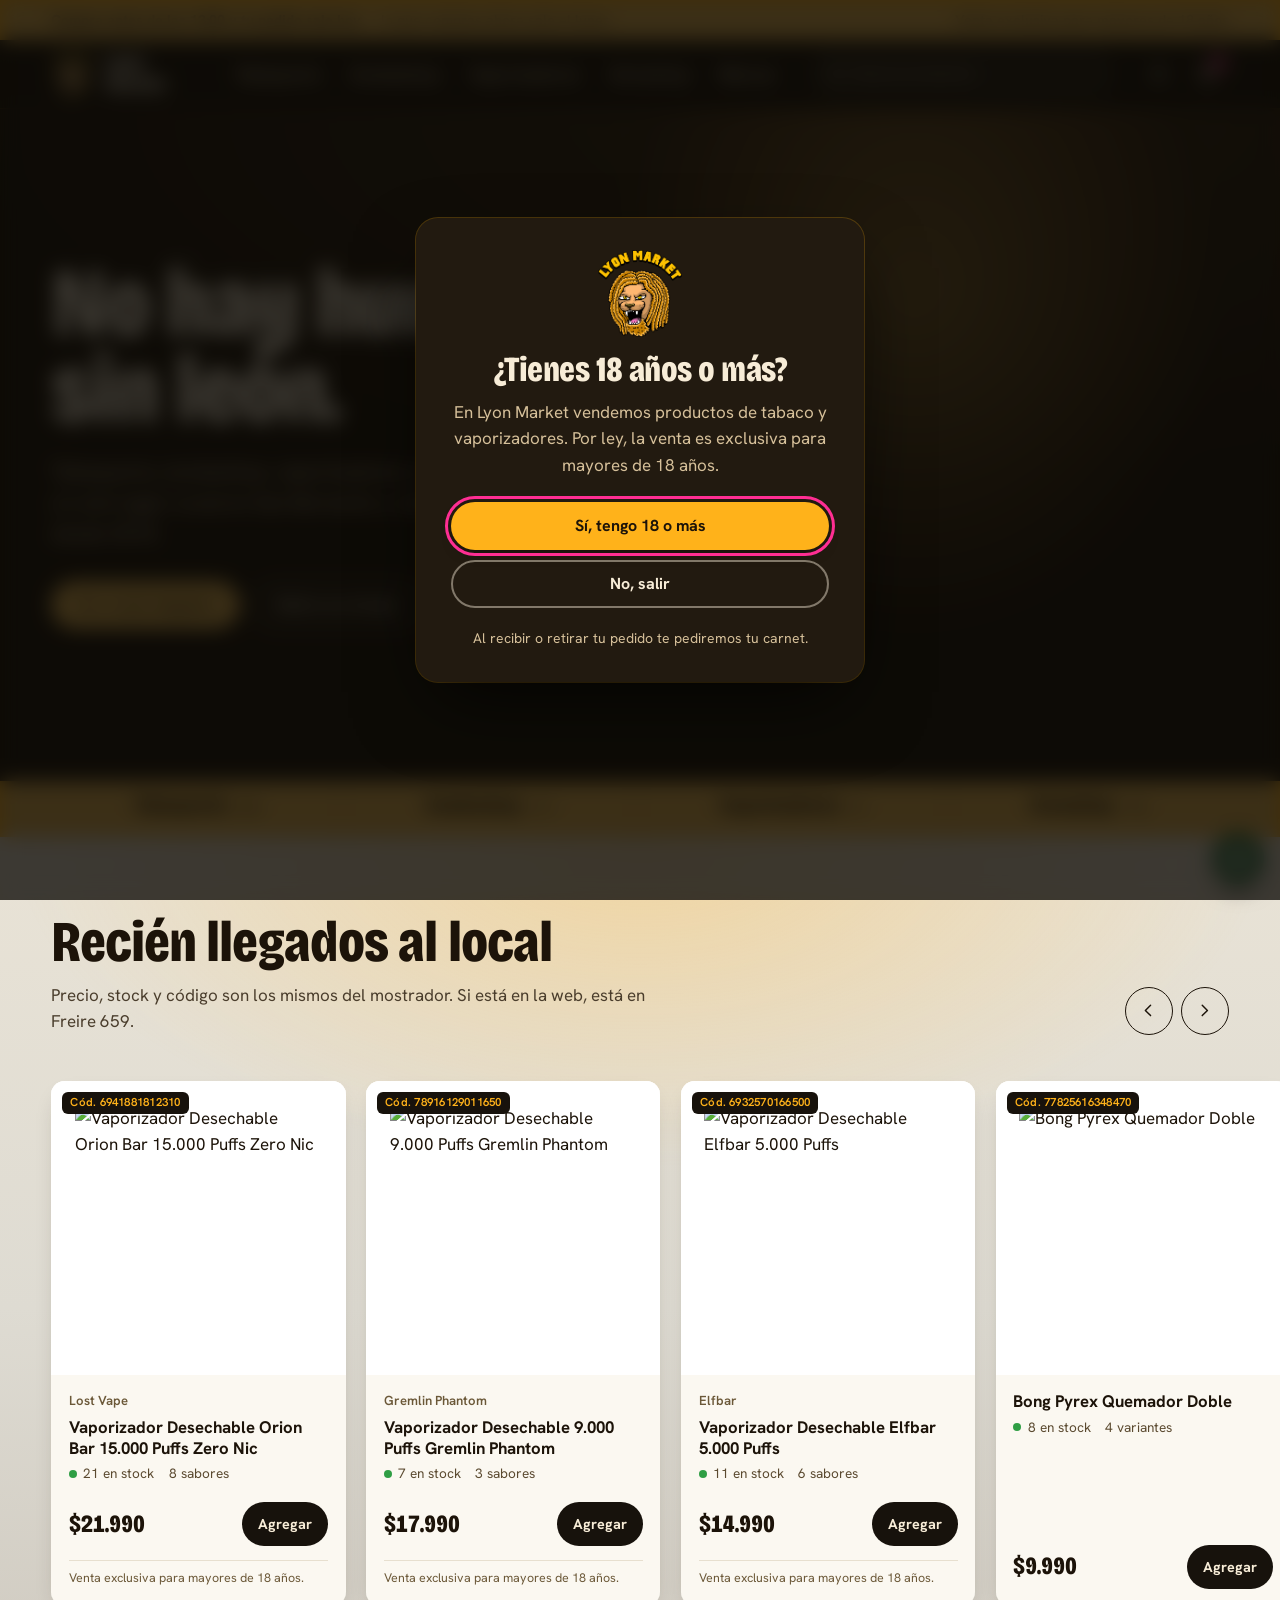
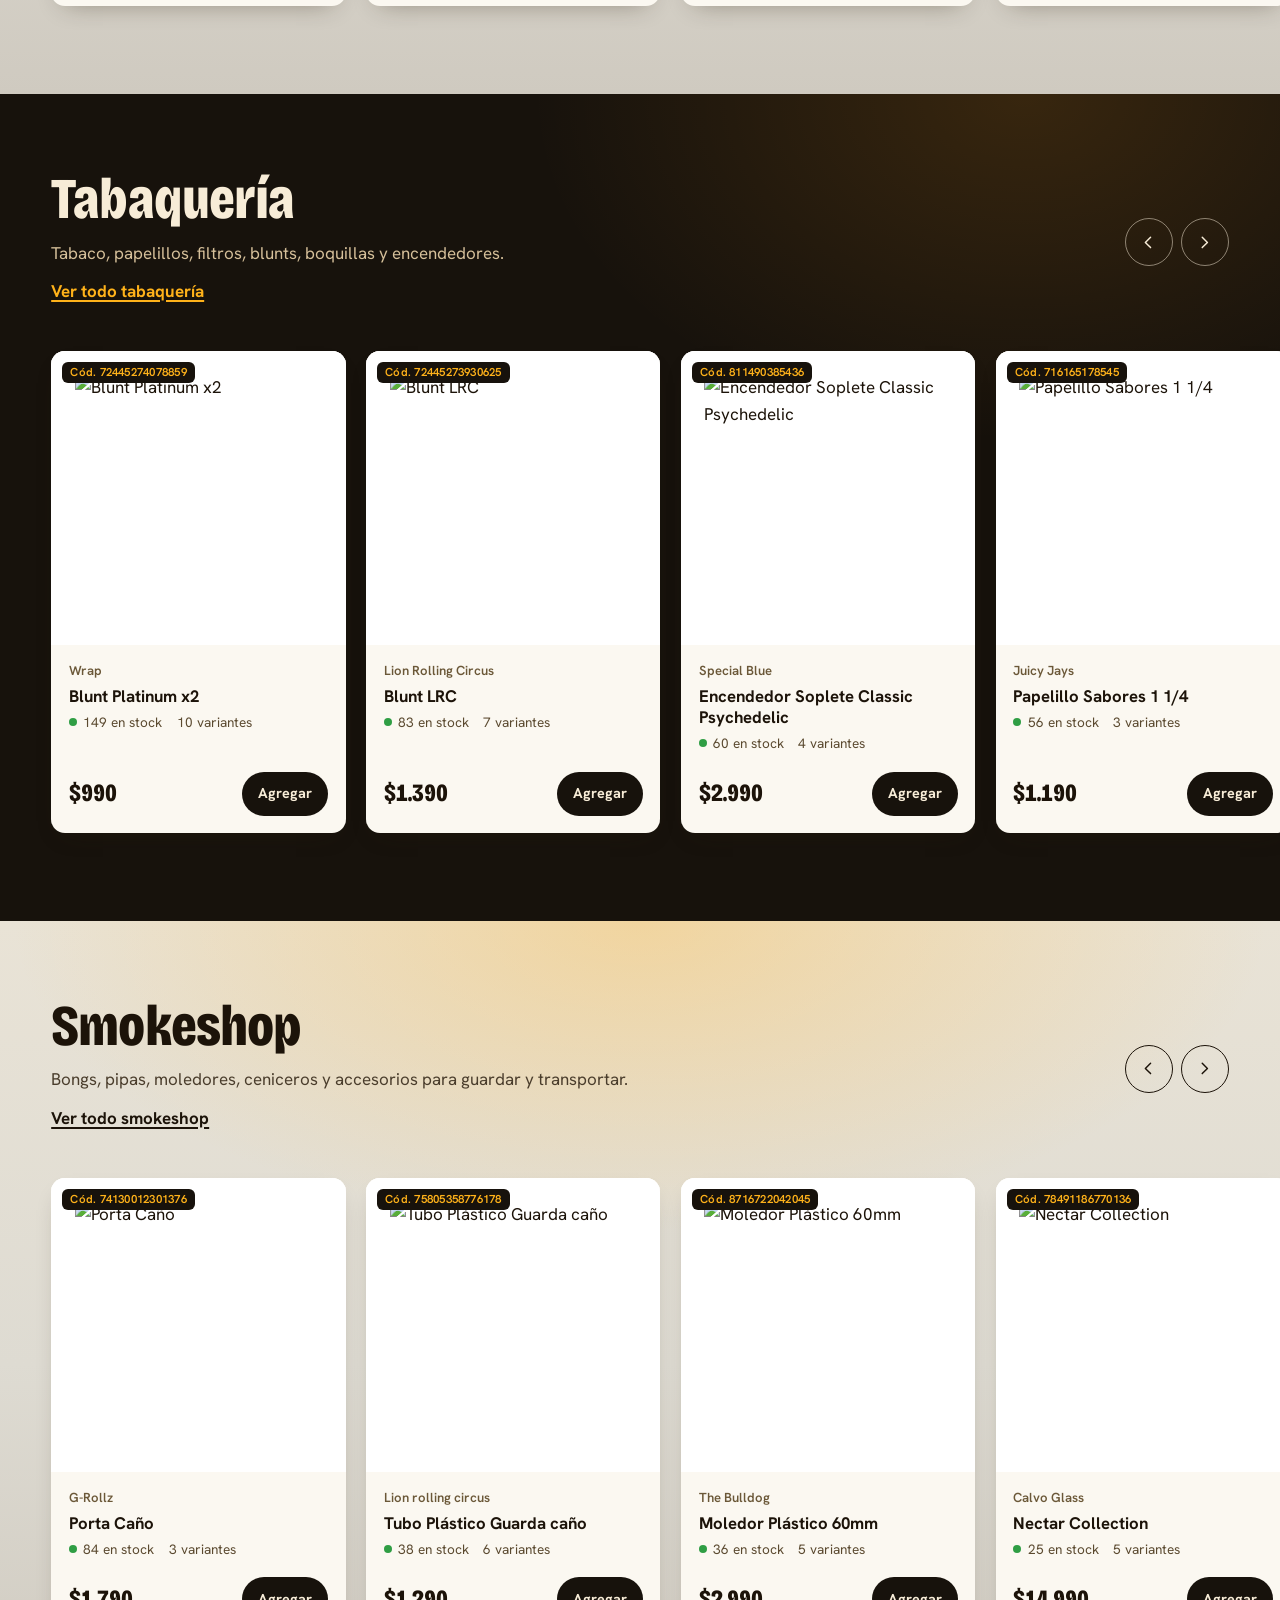
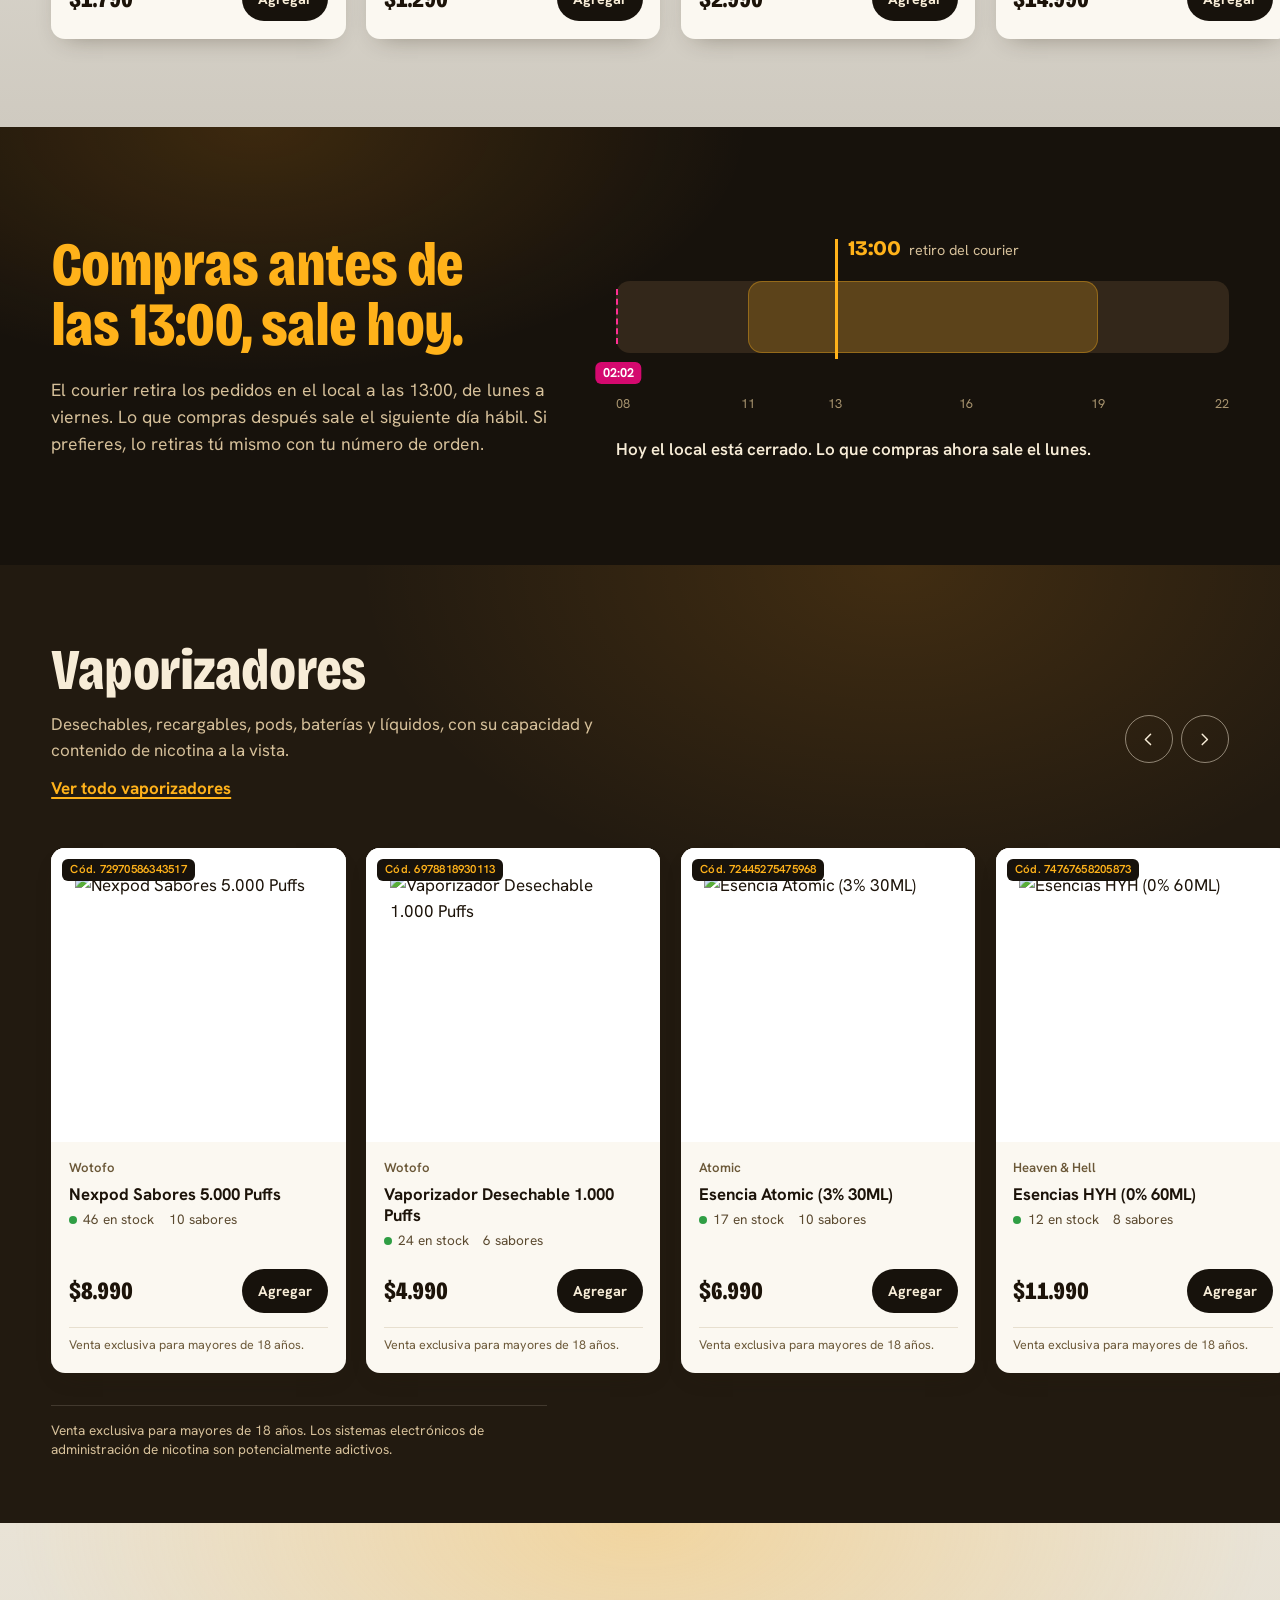
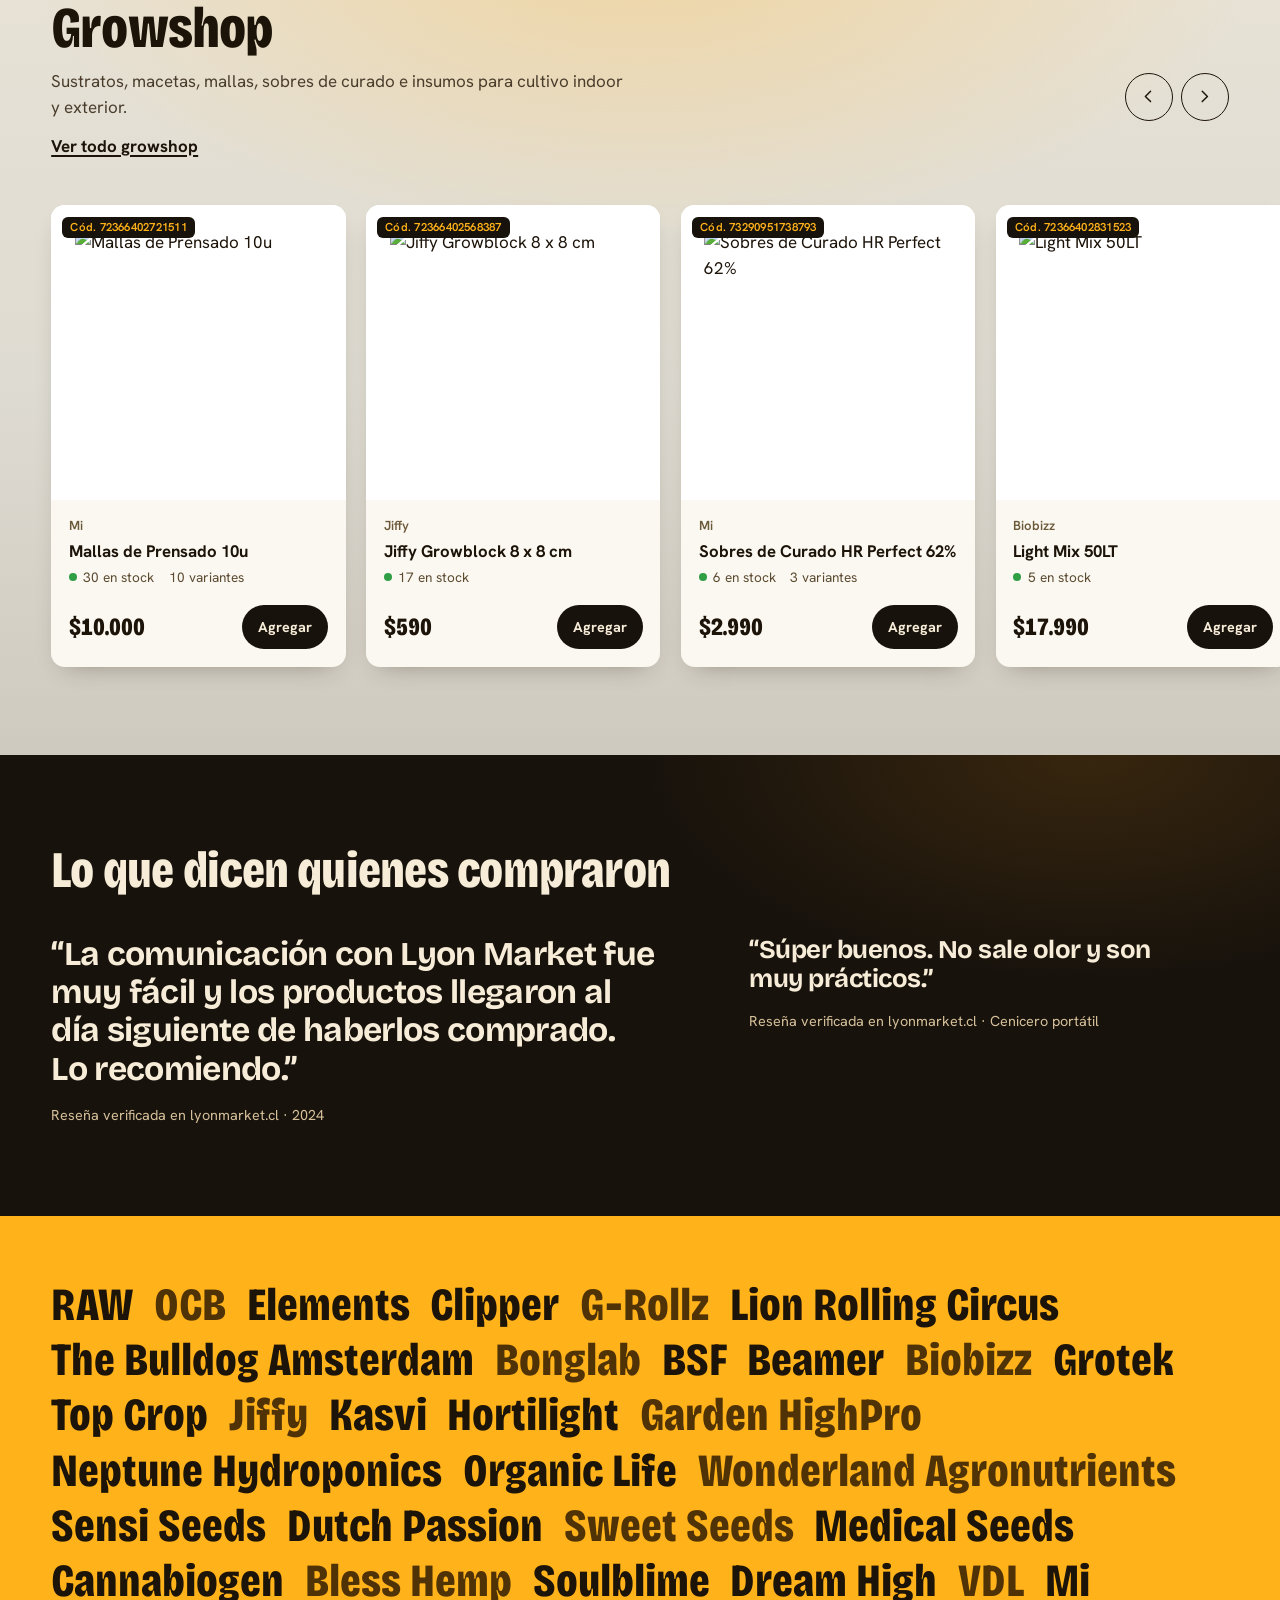
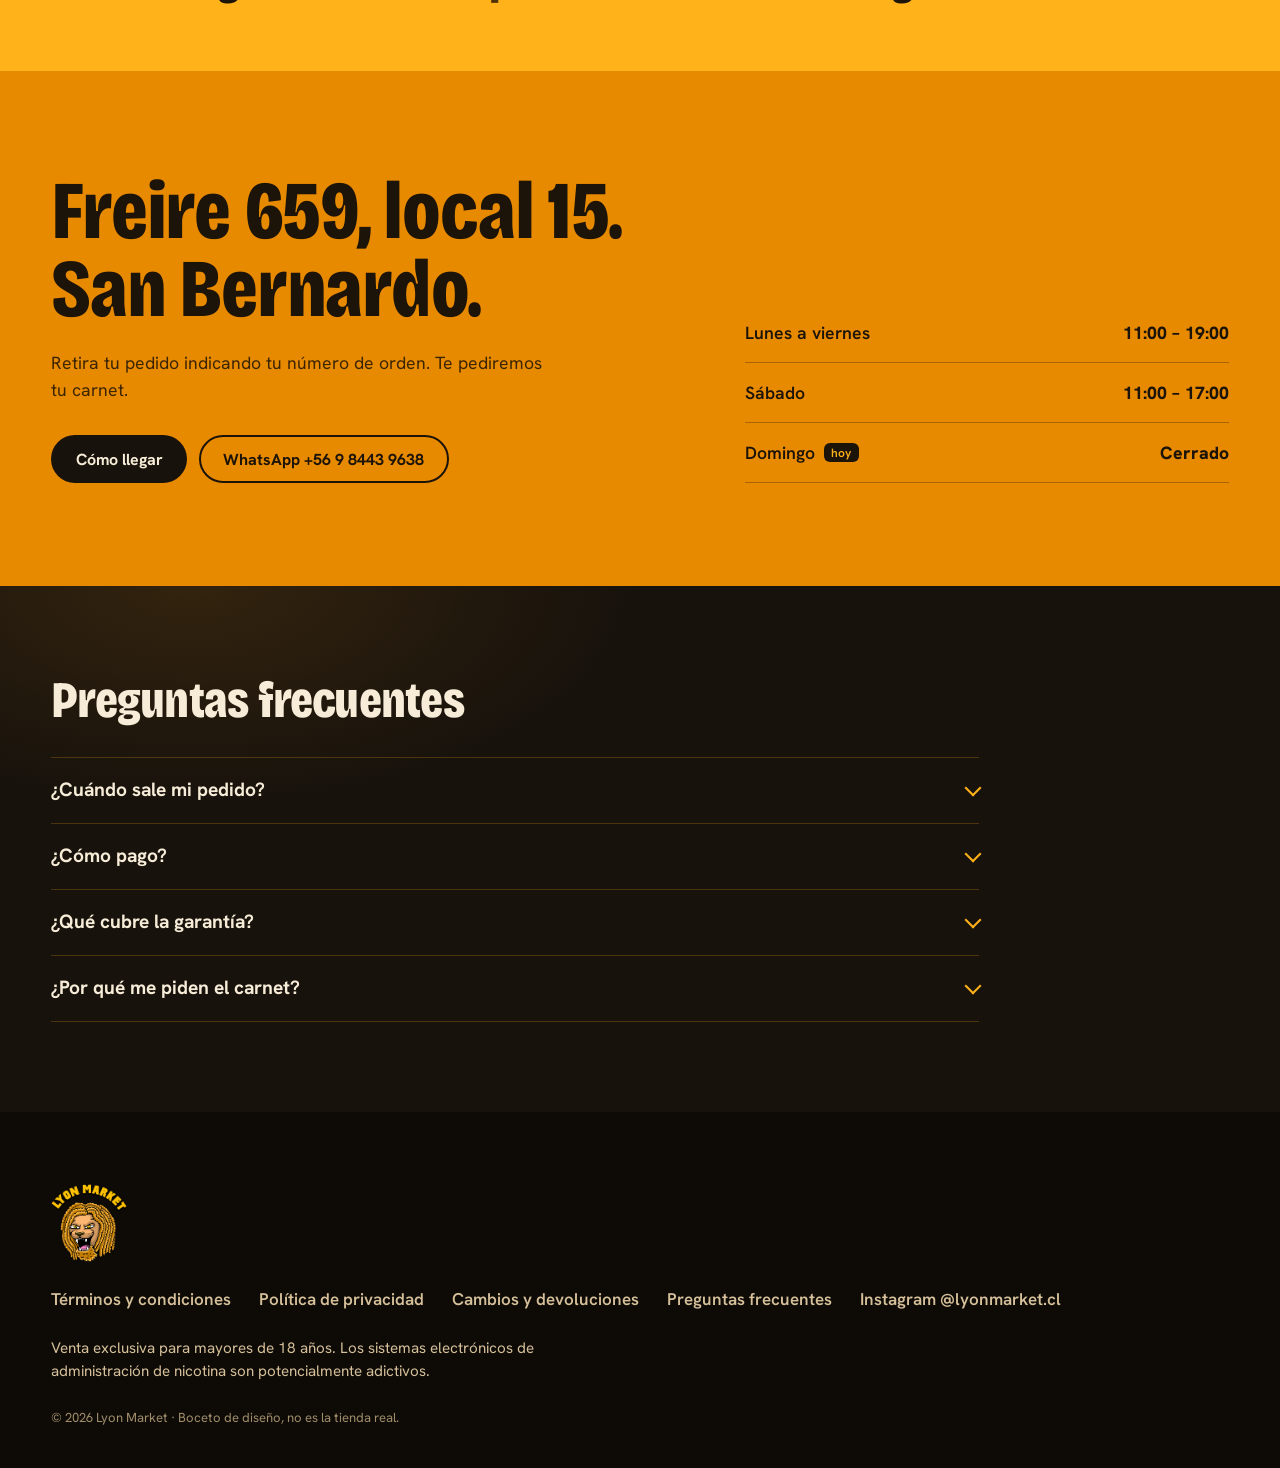
==== index.html @ 1d4bd0a6 "Boceto de la portada de Lyon Market Co-Authored-By: Claude Opus 5.5 <noreply@anthropic.com>" ====
<!doctype html>
<html lang="es-CL">
<head>
<meta charset="utf-8">
<meta name="robots" content="noindex, nofollow">
<meta name="viewport" content="width=device-width, initial-scale=1">
<title>Lyon Market · No hay humo sin león · Tabaquería, smokeshop, vaporizadores y cultivo en San Bernardo</title>
<meta name="description" content="Tabaquería, smokeshop, vaporizadores y cultivo en Freire 659, San Bernardo. Compra antes de las 13:00 y tu pedido sale hoy. Venta exclusiva para mayores de 18 años.">
<meta name="theme-color" content="#17120c">
<link rel="stylesheet" href="fuentes.css">
<link rel="stylesheet" href="estilos.css">
</head>
<body>

<dialog class="edad" id="edad" aria-labelledby="edad-titulo">
  <img src="assets/logo-lyon.png" alt="" width="96" height="99">
  <h2 id="edad-titulo">¿Tienes 18 años o más?</h2>
  <p>En Lyon Market vendemos productos de tabaco y vaporizadores. Por ley, la venta es exclusiva para mayores de 18 años.</p>
  <div class="edad__acciones">
    <button class="btn btn--luz" id="edad-si" type="button">Sí, tengo 18 o más</button>
    <a class="btn btn--linea" href="https://www.google.cl">No, salir</a>
  </div>
  <small>Al recibir o retirar tu pedido te pediremos tu carnet.</small>
</dialog>

<div class="franja" role="note">
  <p><strong>Compra antes de las 13:00 y tu pedido sale hoy</strong> <span class="franja__reloj" id="reloj-franja"></span></p>
  <p class="franja__ley">Venta exclusiva para mayores de 18 años</p>
</div>

<header class="cabecera">
  <a class="cabecera__marca" href="#inicio" aria-label="Lyon Market, inicio">
    <img src="assets/logo-lyon.png" alt="" width="52" height="54">
    <span>Lyon Market</span>
  </a>
  <nav class="cabecera__nav" id="nav" aria-label="Categorías">
    <a href="#tabaqueria">Tabaquería</a>
    <a href="#smokeshop">Smokeshop</a>
    <a href="#vaporizadores">Vaporizadores</a>
    <a href="#growshop">Growshop</a>
    <a href="#marcas">Marcas</a>
  </nav>
  <form class="buscar" role="search" onsubmit="return false">
    <label class="sr" for="q">Buscar productos</label>
    <svg aria-hidden="true" viewBox="0 0 24 24"><circle cx="11" cy="11" r="6.5"/><path d="m16 16 4.5 4.5"/></svg>
    <input id="q" type="search" placeholder="Buscar productos" autocomplete="off">
  </form>
  <div class="cabecera__acciones">
    <a class="icono" href="#" aria-label="Mi cuenta"><svg viewBox="0 0 24 24" aria-hidden="true"><circle cx="12" cy="8.5" r="3.8"/><path d="M4.5 20c1.4-3.6 4.2-5.3 7.5-5.3s6.1 1.7 7.5 5.3"/></svg></a>
    <button class="icono carro" id="carro" type="button" aria-label="Carro: 0 productos">
      <svg viewBox="0 0 24 24" aria-hidden="true"><path d="M3.5 4.5h2.2l2.1 10.2h10.4l1.9-7.4H7"/><circle cx="9.5" cy="19" r="1.4"/><circle cx="16.8" cy="19" r="1.4"/></svg>
      <span class="carro__n" id="carro-n">0</span>
    </button>
    <button class="icono menu-btn" id="menu-btn" type="button" aria-expanded="false" aria-controls="nav" aria-label="Abrir menú">
      <svg viewBox="0 0 24 24" aria-hidden="true"><path d="M4 7h16M4 12h16M4 17h16"/></svg>
    </button>
  </div>
</header>

<main id="inicio">

<section class="portada" aria-labelledby="portada-titulo">
  <div class="portada__cono" aria-hidden="true"></div>
  <canvas class="portada__lienzo" id="lienzo" aria-hidden="true"></canvas>
  <img class="portada__respaldo" src="assets/pin-frente.png" alt="" width="647" height="647">
  <div class="portada__texto">
    <h1 id="portada-titulo">No hay humo sin león.</h1>
    <p class="portada__bajada">Tabaquería, smokeshop, vaporizadores y cultivo en un solo lugar. Local en San Bernardo y venta online desde 2018.</p>
    <div class="portada__acciones">
      <a class="btn btn--luz" href="#novedades">Ver recién llegados</a>
      <a class="btn btn--linea" href="#local">Retiro en el local</a>
    </div>
  </div>
</section>

<nav class="categorias" id="categorias" aria-label="Ir a una categoría">
  <ul class="categorias__lista">
    <li><a href="#tabaqueria"><span class="categorias__nombre">Tabaquería</span><span class="categorias__n">208</span></a></li>
    <li><a href="#smokeshop"><span class="categorias__nombre">Smokeshop</span><span class="categorias__n">217</span></a></li>
    <li><a href="#vaporizadores"><span class="categorias__nombre">Vaporizadores</span><span class="categorias__n">76</span></a></li>
    <li><a href="#growshop"><span class="categorias__nombre">Growshop</span><span class="categorias__n">143</span></a></li>
  </ul>
</nav>

<section class="estante estante--mylar" id="novedades" aria-labelledby="novedades-titulo">
  <div class="seccion__cabeza">
    <h2 id="novedades-titulo">Recién llegados al local</h2>
    <p>Precio, stock y código son los mismos del mostrador. Si está en la web, está en Freire 659.</p>
    <div class="riel__flechas">
      <button class="flecha" type="button" data-riel="riel-novedades" data-dir="-1" aria-label="Anteriores"><svg viewBox="0 0 24 24" aria-hidden="true"><path d="m14.5 6-6 6 6 6"/></svg></button>
      <button class="flecha" type="button" data-riel="riel-novedades" data-dir="1" aria-label="Siguientes"><svg viewBox="0 0 24 24" aria-hidden="true"><path d="m9.5 6 6 6-6 6"/></svg></button>
    </div>
  </div>
  <ul class="riel" id="riel-novedades" data-seccion="novedades"></ul>
</section>

<section class="estante estante--oscuro" id="tabaqueria" aria-labelledby="tabaqueria-titulo">
  <div class="seccion__cabeza">
    <h2 id="tabaqueria-titulo">Tabaquería</h2>
    <p>Tabaco, papelillos, filtros, blunts, boquillas y encendedores.</p>
    <a class="ver-todo" href="https://lyonmarket.cl/tabaqueria" target="_blank" rel="noopener">Ver todo tabaquería</a>
    <div class="riel__flechas">
      <button class="flecha" type="button" data-riel="riel-tabaqueria" data-dir="-1" aria-label="Anteriores"><svg viewBox="0 0 24 24" aria-hidden="true"><path d="m14.5 6-6 6 6 6"/></svg></button>
      <button class="flecha" type="button" data-riel="riel-tabaqueria" data-dir="1" aria-label="Siguientes"><svg viewBox="0 0 24 24" aria-hidden="true"><path d="m9.5 6 6 6-6 6"/></svg></button>
    </div>
  </div>
  <ul class="riel" id="riel-tabaqueria" data-seccion="tabaqueria"></ul>
</section>

<section class="estante estante--mylar" id="smokeshop" aria-labelledby="smokeshop-titulo">
  <div class="seccion__cabeza">
    <h2 id="smokeshop-titulo">Smokeshop</h2>
    <p>Bongs, pipas, moledores, ceniceros y accesorios para guardar y transportar.</p>
    <a class="ver-todo" href="https://lyonmarket.cl/smokeshop" target="_blank" rel="noopener">Ver todo smokeshop</a>
    <div class="riel__flechas">
      <button class="flecha" type="button" data-riel="riel-smokeshop" data-dir="-1" aria-label="Anteriores"><svg viewBox="0 0 24 24" aria-hidden="true"><path d="m14.5 6-6 6 6 6"/></svg></button>
      <button class="flecha" type="button" data-riel="riel-smokeshop" data-dir="1" aria-label="Siguientes"><svg viewBox="0 0 24 24" aria-hidden="true"><path d="m9.5 6 6 6-6 6"/></svg></button>
    </div>
  </div>
  <ul class="riel" id="riel-smokeshop" data-seccion="smokeshop"></ul>
</section>

<section class="despacho" aria-labelledby="desp-titulo">
  <div class="despacho__texto">
    <h2 id="desp-titulo">Compras antes de las 13:00, sale hoy.</h2>
    <p>El courier retira los pedidos en el local a las 13:00, de lunes a viernes. Lo que compras después sale el siguiente día hábil. Si prefieres, lo retiras tú mismo con tu número de orden.</p>
  </div>
  <div class="dia" aria-label="Horario del día">
    <div class="dia__barra">
      <span class="dia__tramo dia__tramo--abierto" style="--a:11;--b:19"></span>
      <span class="dia__corte" style="--h:13"><b>13:00</b> retiro del courier</span>
      <span class="dia__ahora" id="dia-ahora"><b id="dia-hora">--:--</b></span>
    </div>
    <ol class="dia__marcas" aria-hidden="true">
      <li style="--h:8">08</li><li style="--h:11">11</li><li style="--h:13">13</li><li style="--h:16">16</li><li style="--h:19">19</li><li style="--h:22">22</li>
    </ol>
    <p class="dia__estado" id="dia-estado" aria-live="polite"></p>
  </div>
</section>

<section class="estante estante--vapes" id="vaporizadores" aria-labelledby="vaporizadores-titulo">
  <div class="seccion__cabeza">
    <h2 id="vaporizadores-titulo">Vaporizadores</h2>
    <p>Desechables, recargables, pods, baterías y líquidos, con su capacidad y contenido de nicotina a la vista.</p>
    <a class="ver-todo" href="https://lyonmarket.cl/vaporizadores" target="_blank" rel="noopener">Ver todo vaporizadores</a>
    <div class="riel__flechas">
      <button class="flecha" type="button" data-riel="riel-vaporizadores" data-dir="-1" aria-label="Anteriores"><svg viewBox="0 0 24 24" aria-hidden="true"><path d="m14.5 6-6 6 6 6"/></svg></button>
      <button class="flecha" type="button" data-riel="riel-vaporizadores" data-dir="1" aria-label="Siguientes"><svg viewBox="0 0 24 24" aria-hidden="true"><path d="m9.5 6 6 6-6 6"/></svg></button>
    </div>
  </div>
  <ul class="riel" id="riel-vaporizadores" data-seccion="vaporizadores"></ul>
  <p class="advertencia">Venta exclusiva para mayores de 18 años. Los sistemas electrónicos de administración de nicotina son potencialmente adictivos.</p>
</section>

<section class="estante estante--mylar" id="growshop" aria-labelledby="growshop-titulo">
  <div class="seccion__cabeza">
    <h2 id="growshop-titulo">Growshop</h2>
    <p>Sustratos, macetas, mallas, sobres de curado e insumos para cultivo indoor y exterior.</p>
    <a class="ver-todo" href="https://lyonmarket.cl/growshop" target="_blank" rel="noopener">Ver todo growshop</a>
    <div class="riel__flechas">
      <button class="flecha" type="button" data-riel="riel-growshop" data-dir="-1" aria-label="Anteriores"><svg viewBox="0 0 24 24" aria-hidden="true"><path d="m14.5 6-6 6 6 6"/></svg></button>
      <button class="flecha" type="button" data-riel="riel-growshop" data-dir="1" aria-label="Siguientes"><svg viewBox="0 0 24 24" aria-hidden="true"><path d="m9.5 6 6 6-6 6"/></svg></button>
    </div>
  </div>
  <ul class="riel" id="riel-growshop" data-seccion="growshop"></ul>
</section>


<section class="resenas resenas--oscuro" aria-labelledby="res-titulo">
  <h2 id="res-titulo">Lo que dicen quienes compraron</h2>
  <div class="resenas__lista">
    <blockquote>
      <p>“La comunicación con Lyon Market fue muy fácil y los productos llegaron al día siguiente de haberlos comprado. Lo recomiendo.”</p>
      <footer>Reseña verificada en lyonmarket.cl · 2024</footer>
    </blockquote>
    <blockquote>
      <p>“Súper buenos. No sale olor y son muy prácticos.”</p>
      <footer>Reseña verificada en lyonmarket.cl · Cenicero portátil</footer>
    </blockquote>
  </div>
</section>

<section class="marcas" id="marcas" aria-labelledby="mar-titulo">
  <h2 id="mar-titulo" class="sr">Marcas</h2>
  <div class="marcas__cinta"><p id="cinta"></p></div>
</section>

<section class="local" id="local" aria-labelledby="loc-titulo">
  <div class="local__dato">
    <h2 id="loc-titulo">Freire 659, local 15.<br>San Bernardo.</h2>
    <p>Retira tu pedido indicando tu número de orden. Te pediremos tu carnet.</p>
    <div class="portada__acciones">
      <a class="btn btn--grafito" href="https://maps.google.com/maps?q=Freire+659,+Local+15,+San+Bernardo" target="_blank" rel="noopener">Cómo llegar</a>
      <a class="btn btn--linea-oscura" href="https://api.whatsapp.com/send?phone=56984439638" target="_blank" rel="noopener">WhatsApp +56 9 8443 9638</a>
    </div>
  </div>
  <dl class="horario" id="horario">
    <div data-dias="1,2,3,4,5"><dt>Lunes a viernes</dt><dd>11:00 – 19:00</dd></div>
    <div data-dias="6"><dt>Sábado</dt><dd>11:00 – 17:00</dd></div>
    <div data-dias="0"><dt>Domingo</dt><dd>Cerrado</dd></div>
  </dl>
</section>

<section class="faq" aria-labelledby="faq-titulo">
  <h2 id="faq-titulo">Preguntas frecuentes</h2>
  <details>
    <summary>¿Cuándo sale mi pedido?</summary>
    <p>Si compras y pagas antes de las 13:00 de un día hábil, el courier lo retira ese mismo día. Lo que compras después de esa hora, o en fin de semana y feriados, sale el siguiente día hábil.</p>
  </details>
  <details>
    <summary>¿Cómo pago?</summary>
    <p>Hoy aceptamos transferencia bancaria; te enviamos los datos al finalizar la compra. <em>(Por confirmar con el local).</em></p>
  </details>
  <details>
    <summary>¿Qué cubre la garantía?</summary>
    <p>Fallas de fábrica. Para hacerla válida, el producto debe venir en su empaque original y con la boleta. No cubre mal uso, desgaste ni roturas.</p>
  </details>
  <details>
    <summary>¿Por qué me piden el carnet?</summary>
    <p>La Ley 21.642 prohíbe vender productos de tabaco, vaporizadores y sus accesorios a menores de 18 años. Por eso lo pedimos al entregar o retirar.</p>
  </details>
</section>

</main>

<footer class="pie">
  <img src="assets/logo-lyon.png" alt="Lyon Market" width="88" height="91">
  <nav aria-label="Información">
    <a href="#">Términos y condiciones</a>
    <a href="#">Política de privacidad</a>
    <a href="#">Cambios y devoluciones</a>
    <a href="#">Preguntas frecuentes</a>
    <a href="https://www.instagram.com/lyonmarket.cl" target="_blank" rel="noopener">Instagram @lyonmarket.cl</a>
  </nav>
  <p>Venta exclusiva para mayores de 18 años. Los sistemas electrónicos de administración de nicotina son potencialmente adictivos.</p>
  <p class="pie__fino">© 2026 Lyon Market · Boceto de diseño, no es la tienda real.</p>
</footer>

<aside class="cajon" id="cajon" aria-labelledby="cajon-titulo" hidden>
  <div class="cajon__fondo" data-cerrar></div>
  <div class="cajon__panel" role="dialog" aria-modal="true" aria-labelledby="cajon-titulo">
    <header class="cajon__cabeza">
      <h2 id="cajon-titulo">Tu carro</h2>
      <button class="icono" type="button" data-cerrar aria-label="Cerrar carro"><svg viewBox="0 0 24 24" aria-hidden="true"><path d="M6 6l12 12M18 6 6 18"/></svg></button>
    </header>
    <ul class="cajon__lista" id="cajon-lista"></ul>
    <div class="cajon__vacio" id="cajon-vacio">
      <p>Tu carro está vacío.</p>
      <a class="btn btn--luz" href="#novedades" data-cerrar>Ver recién llegados</a>
    </div>
    <footer class="cajon__pie" id="cajon-pie">
      <div class="cajon__total"><span>Subtotal</span><b id="cajon-subtotal">$0</b></div>
      <p class="cajon__nota">El despacho se calcula al pagar. Compra antes de las 13:00 y sale hoy.</p>
      <label class="cajon__edad"><input type="checkbox" id="cajon-edad"> Declaro ser mayor de 18 años</label>
      <button class="btn btn--luz cajon__pagar" id="cajon-pagar" type="button" disabled>Ir a pagar</button>
      <button class="cajon__vaciar" id="cajon-vaciar" type="button">Vaciar carro</button>
    </footer>
  </div>
</aside>

<a class="wsp" href="https://api.whatsapp.com/send?phone=56984439638" target="_blank" rel="noopener" aria-label="Escríbenos por WhatsApp">
  <svg viewBox="0 0 24 24" aria-hidden="true"><path d="M12 3.2a8.7 8.7 0 0 0-7.5 13.2L3.3 20.8l4.5-1.2A8.7 8.7 0 1 0 12 3.2Z"/><path d="M9 8.6c.3-.6.6-.6.9-.6h.6c.2 0 .4 0 .6.5l.8 1.8c.1.2 0 .5-.1.6l-.5.6c-.1.2-.2.3 0 .6.6 1 1.6 1.9 2.7 2.4.3.1.4.1.6-.1l.7-.8c.2-.2.4-.2.6-.1l1.7.8c.3.1.4.3.4.5 0 .5-.2 1.4-1 1.8-.7.4-1.9.6-3.9-.4-2-1-3.4-2.8-3.9-3.8-.5-1-.6-2.6.1-3.4Z"/></svg>
</a>

<div class="aviso" id="aviso" role="status" aria-live="polite"></div>

<script src="assets/productos.js"></script>
<script src="assets/pin-data.js"></script>
<script src="vendor/three.min.js"></script>
<script src="app.js"></script>
</body>
</html>
---- fuentes.css ----
@font-face {
  font-family: "Bricolage";
  src: url("[data-uri]") format("woff2");
  font-weight: 200 800;
  font-stretch: 75% 100%;
  font-display: swap;
}
@font-face {
  font-family: "Hanken";
  src: url("[data-uri]") format("woff2");
  font-weight: 100 900;
  font-stretch: 100%;
  font-display: swap;
}
---- estilos.css ----
:root {
  --grafito: #17120c;
  --grafito-2: #221a10;
  --grafito-3: #33271a;
  --ambar: #ffb21a;
  --ambar-claro: #ffc94f;
  --ambar-hondo: #e88a00;
  --crema: #f7ecd7;
  --crema-2: #d6c09a;
  --tinta: #1c1309;
  --tinta-ambar: #4f3205;
  --mylar: #dedbd2;
  --placa: #fbf8f1;
  --magenta: #ff2e93;
  --magenta-hondo: #d4096f;
  --radio: 14px;
  --sangria: clamp(1.1rem, 4vw, 3.5rem);
  --sale: cubic-bezier(.16, 1, .3, 1);
  --display: "Bricolage", "Hanken", system-ui, sans-serif;
  --texto: "Hanken", system-ui, sans-serif;
  color-scheme: dark;
}

*, *::before, *::after { box-sizing: border-box; }
html { scroll-behavior: smooth; scroll-padding-top: 6rem; }
body {
  margin: 0;
  background: var(--grafito);
  color: var(--crema);
  font: 400 1.0625rem/1.55 var(--texto);
  -webkit-font-smoothing: antialiased;
  text-rendering: optimizeLegibility;
}
img { max-width: 100%; display: block; }
a { color: inherit; text-underline-offset: .2em; text-decoration-thickness: 1px; }
h1, h2, h3 { font-family: var(--display); font-weight: 800; font-stretch: 75%; font-variation-settings: "wdth" 75; line-height: .98; letter-spacing: -.015em; margin: 0; text-wrap: balance; }
p { margin: 0; text-wrap: pretty; }
::selection { background: var(--ambar); color: var(--tinta); }
:focus-visible { outline: 3px solid var(--magenta); outline-offset: 3px; border-radius: 6px; }
html { scrollbar-color: var(--ambar-hondo) var(--grafito); }
input { caret-color: var(--ambar); }
[hidden] { display: none !important; }
.sr { position: absolute; width: 1px; height: 1px; overflow: hidden; clip-path: inset(50%); white-space: nowrap; }
svg { fill: none; stroke: currentColor; stroke-width: 1.7; stroke-linecap: round; stroke-linejoin: round; }

/* Botones */
.btn {
  display: inline-flex; align-items: center; justify-content: center; gap: .5rem;
  min-height: 3rem; padding: .8rem 1.4rem; border-radius: 999px;
  font: 700 1rem/1.1 var(--texto); text-decoration: none; cursor: pointer;
  border: 2px solid transparent;
  transition: transform .4s var(--sale), box-shadow .4s var(--sale), background-color .25s;
}
.btn:active { transform: translateY(1px) scale(.98); }
.btn--luz { background: var(--ambar); color: var(--tinta); box-shadow: 0 6px 16px -8px rgb(0 0 0 / .7); }
.btn--luz:hover { background: var(--ambar-claro); box-shadow: 0 12px 22px -10px rgb(0 0 0 / .8); transform: translateY(-2px); }
.btn--linea { border-color: rgb(247 236 215 / .45); color: var(--crema); }
.btn--linea:hover { border-color: var(--crema); background: rgb(247 236 215 / .08); }
.btn--grafito { background: var(--grafito); color: var(--crema); }
.btn--grafito:hover { background: var(--grafito-3); transform: translateY(-2px); }
.btn--linea-oscura { border-color: var(--tinta); color: var(--tinta); }
.btn--linea-oscura:hover { background: rgb(28 19 9 / .08); }

/* Puerta de edad */
.edad {
  width: min(28rem, calc(100vw - 2rem)); padding: 2rem clamp(1.2rem, 5vw, 2.2rem);
  border: 0; border-radius: 22px; text-align: center;
  background: var(--grafito-2); color: var(--crema);
  box-shadow: 0 30px 80px -20px rgb(0 0 0 / .8), 0 0 0 1px rgb(255 178 26 / .25);
}
.edad::backdrop { background: rgb(12 9 5 / .78); backdrop-filter: blur(10px) saturate(.6); }
.edad img { width: 84px; height: auto; margin: 0 auto 1rem; }
.edad h2 { font-size: clamp(1.7rem, 6vw, 2.2rem); margin-bottom: .75rem; }
.edad p { color: var(--crema-2); }
.edad__acciones { display: grid; gap: .6rem; margin: 1.5rem 0 1rem; }
.edad small { color: var(--crema-2); font-size: .875rem; }

/* Franja superior */
.franja {
  display: flex; flex-wrap: wrap; justify-content: space-between; gap: .25rem 1.5rem;
  padding: .55rem var(--sangria); background: var(--ambar); color: var(--tinta);
  font-size: .9rem;
}
.franja strong { font-weight: 800; }
.franja__reloj { font-variant-numeric: tabular-nums; margin-left: .4rem; color: var(--tinta-ambar); font-weight: 600; }
.franja__ley { font-weight: 600; color: var(--tinta-ambar); }

/* Cabecera */
.cabecera {
  position: sticky; top: 0; z-index: 20;
  display: grid; grid-template-columns: auto 1fr minmax(14rem, 22rem) auto; align-items: center; gap: 1.5rem;
  padding: .7rem var(--sangria);
  background: rgb(23 18 12 / .86); backdrop-filter: blur(14px) saturate(1.3);
  border-bottom: 1px solid rgb(255 178 26 / .14);
}
.cabecera__marca { display: flex; align-items: center; gap: .6rem; text-decoration: none; }
.cabecera__marca img { width: 44px; height: auto; }
.cabecera__marca span { font: 800 1.35rem/1 var(--display); font-variation-settings: "wdth" 75; letter-spacing: 0; }
.cabecera__nav { display: flex; gap: .25rem; }
.cabecera__nav a {
  padding: .55rem .8rem; border-radius: 999px; text-decoration: none; font-weight: 600; color: var(--crema-2);
  transition: color .2s, background-color .2s;
}
.cabecera__nav a:hover { color: var(--crema); background: rgb(255 178 26 / .1); }
.buscar { position: relative; }
.buscar svg { position: absolute; left: .9rem; top: 50%; width: 1.15rem; height: 1.15rem; translate: 0 -50%; color: var(--crema-2); }
.buscar input {
  width: 100%; min-height: 2.75rem; padding: .6rem 1rem .6rem 2.6rem; border-radius: 999px;
  border: 1px solid rgb(247 236 215 / .18); background: rgb(247 236 215 / .06); color: var(--crema);
  font: inherit; font-size: .95rem;
}
.buscar input::placeholder { color: #b4a17f; }
.buscar input:focus { outline: none; border-color: var(--ambar); background: rgb(247 236 215 / .1); }
.cabecera__acciones { display: flex; align-items: center; gap: .25rem; }
.icono {
  position: relative; display: grid; place-items: center; width: 2.75rem; height: 2.75rem; border-radius: 50%;
  border: 0; background: none; color: var(--crema); cursor: pointer;
}
.icono svg { width: 1.45rem; height: 1.45rem; }
.icono:hover { background: rgb(255 178 26 / .12); }
.carro__n {
  position: absolute; top: .1rem; right: .05rem; min-width: 1.2rem; height: 1.2rem; padding: 0 .3rem; border-radius: 999px;
  background: var(--magenta-hondo); color: #fff; font: 800 .72rem/1.2rem var(--texto); text-align: center;
  font-variant-numeric: tabular-nums;
}
.carro.pulso .carro__n { animation: pulso .6s var(--sale); }
@keyframes pulso { 0% { transform: scale(1.7); box-shadow: 0 0 0 0 rgb(255 46 147 / .7); } 100% { transform: scale(1); box-shadow: 0 0 0 10px rgb(255 46 147 / 0); } }
.menu-btn { display: none; }

/* Portada */
.portada {
  position: relative; isolation: isolate; overflow: hidden;
  display: grid; grid-template-columns: minmax(0, 1fr) minmax(0, 1.15fr); align-items: center;
  min-height: min(42rem, calc(100svh - 10.5rem));
  touch-action: pan-y;
  padding: clamp(2rem, 5vw, 4rem) var(--sangria);
  background: radial-gradient(120% 90% at 72% 0%, #3a2610 0%, var(--grafito) 62%);
}
.portada__cono {
  position: absolute; z-index: -1; inset: -10% -5% 0 38%;
  background: radial-gradient(48% 62% at 50% 34%, rgb(255 178 26 / .42), rgb(255 140 0 / .12) 55%, transparent 75%);
  filter: blur(8px);
  opacity: var(--lampara, 1);
}
.portada__lienzo { position: absolute; inset: 0; width: 100%; height: 100%; z-index: -1; }
.portada { cursor: grab; }
.portada__texto { cursor: auto; }
.portada.arrastrando { cursor: grabbing; user-select: none; }
.portada__respaldo { display: none; }
.sin-3d .portada__respaldo {
  display: block; position: absolute; z-index: -1; right: var(--sangria); top: 50%; width: min(36vw, 30rem); height: auto; translate: 0 -50%;
  filter: drop-shadow(0 30px 50px rgb(0 0 0 / .6));
}
.portada__texto { max-width: 34rem; position: relative; }
.portada h1 { font-size: clamp(3.4rem, 8.4vw, 6rem); line-height: .9; letter-spacing: -.02em; }
.portada__bajada { margin-top: 1.4rem; font-size: clamp(1.05rem, 1.6vw, 1.25rem); color: var(--crema-2); max-width: 30rem; }
.portada__acciones { display: flex; flex-wrap: wrap; gap: .75rem; margin-top: 2rem; }

/* Categorías: barra compacta en ámbar */
.categorias { background: var(--ambar); color: var(--tinta); position: relative; z-index: 2; }
.categorias__lista { list-style: none; margin: 0; padding: 0 var(--sangria); display: flex; gap: 0; overflow-x: auto; scrollbar-width: none; }
.categorias__lista::-webkit-scrollbar { display: none; }
.categorias__lista li { flex: 1 0 auto; }
.categorias__lista li + li { border-left: 1px solid rgb(28 19 9 / .22); }
.categorias__lista a {
  display: flex; align-items: baseline; justify-content: center; gap: .6rem; min-height: 3.5rem; padding: .9rem 1.25rem;
  text-decoration: none; transition: background-color .3s var(--sale);
}
.categorias__lista a:hover { background: var(--ambar-claro); }
.categorias__nombre { font: 800 1.35rem/1 var(--display); font-stretch: 75%; font-variation-settings: "wdth" 75; }
.categorias__n { font: 700 .82rem/1 var(--texto); font-variant-numeric: tabular-nums; color: var(--tinta-ambar); }

/* Encabezado de secciones */
.seccion__cabeza { display: grid; grid-template-columns: 1fr auto; align-items: end; gap: .75rem 2rem; margin-bottom: clamp(1.5rem, 3vw, 2.5rem); }
.seccion__cabeza h2 { font-size: clamp(2.1rem, 4.6vw, 3.6rem); grid-column: 1; }
.seccion__cabeza p { grid-column: 1; max-width: 38rem; }
.riel__flechas { grid-column: 2; grid-row: 1 / span 2; display: flex; gap: .5rem; }
.flecha {
  width: 3rem; height: 3rem; border-radius: 50%; display: grid; place-items: center; cursor: pointer;
  border: 1.5px solid var(--tinta); background: transparent; color: var(--tinta);
  transition: background-color .2s, color .2s;
}
.flecha svg { width: 1.3rem; height: 1.3rem; }
.flecha:hover { background: var(--tinta); color: var(--mylar); }

/* Estantes por sección */
.estante { padding: clamp(3rem, 6vw, 5rem) var(--sangria) clamp(2.5rem, 5vw, 4rem); }
.estante--oscuro { background: radial-gradient(55% 60% at 80% 0%, rgb(255 160 30 / .14), transparent 70%), var(--grafito); }
.estante--vapes { background: radial-gradient(60% 50% at 70% 0%, rgb(255 160 30 / .14), transparent 70%), var(--grafito-2); }
.estante--oscuro .seccion__cabeza p, .estante--vapes .seccion__cabeza p { color: var(--crema-2); }
.estante--oscuro .flecha, .estante--vapes .flecha { border-color: rgb(247 236 215 / .5); color: var(--crema); }
.estante--oscuro .flecha:hover, .estante--vapes .flecha:hover { background: var(--crema); color: var(--tinta); }
.ver-todo { grid-column: 1; justify-self: start; font-weight: 700; text-decoration: underline; text-decoration-thickness: 2px; }
.estante--oscuro .ver-todo, .estante--vapes .ver-todo { color: var(--ambar); }
.estante--mylar {
  color: var(--tinta);
  background: radial-gradient(70% 55% at 50% 0%, rgb(255 190 70 / .38), transparent 70%), linear-gradient(180deg, #e9e3d6, var(--mylar) 55%, #cfcac0);
}
.estante--mylar .seccion__cabeza p { color: #4a3d2c; }
.riel {
  list-style: none; margin: 0 calc(var(--sangria) * -1); padding: .5rem var(--sangria) 1.5rem;
  display: grid; grid-auto-flow: column; grid-auto-columns: clamp(15rem, 23vw, 19rem); gap: clamp(.9rem, 1.6vw, 1.4rem);
  overflow-x: auto; scroll-snap-type: x mandatory; scroll-padding-inline: var(--sangria); scrollbar-width: none;
}
.riel::-webkit-scrollbar { display: none; }
.riel > li { scroll-snap-align: start; }

/* Placa de producto (se enciende desde dentro) */
.placa {
  position: relative; display: flex; flex-direction: column; height: 100%;
  background: var(--placa); color: var(--tinta); border-radius: var(--radio); overflow: hidden;
  box-shadow: 0 1px 0 rgb(255 255 255 / .9) inset, 0 10px 24px -14px rgb(40 28 10 / .45);
  transition: box-shadow .5s var(--sale), transform .5s var(--sale);
}
.placa:hover, .placa:focus-within {
  transform: translateY(-4px);
  box-shadow: 0 1px 0 rgb(255 255 255 / .9) inset, 0 22px 44px -18px rgb(232 138 0 / .75), 0 0 0 2px var(--ambar);
}
.placa__foto { position: relative; aspect-ratio: 1; background: #fff; }
.placa__foto img { width: 100%; height: 100%; object-fit: contain; padding: 8%; transition: transform .6s var(--sale), filter .6s var(--sale); }
.placa:hover .placa__foto img { transform: scale(1.04); filter: brightness(1.04) saturate(1.06); }
.placa__foto::after {
  content: ""; position: absolute; inset: 0; pointer-events: none; opacity: 0;
  background: radial-gradient(70% 60% at 50% 30%, rgb(255 190 60 / .22), transparent 70%);
  transition: opacity .5s var(--sale);
}
.placa:hover .placa__foto::after { opacity: 1; }
.placa__codigo {
  position: absolute; left: .7rem; top: .7rem; padding: .2rem .5rem; border-radius: 6px;
  background: var(--grafito); color: var(--ambar); font: 600 .72rem/1.3 var(--texto);
  font-variant-numeric: tabular-nums; letter-spacing: .02em;
}
.placa__cuerpo { display: flex; flex-direction: column; gap: .3rem; padding: 1rem 1.1rem 1.1rem; flex: 1; }
.placa__marca { font-size: .82rem; font-weight: 600; color: #6b5838; }
.placa__nombre { font: 700 1.05rem/1.25 var(--texto); color: var(--tinta); text-decoration: none; }
.placa__nombre:hover { text-decoration: underline; }
.placa__meta { display: flex; flex-wrap: wrap; gap: .35rem .9rem; font-size: .85rem; color: #5b4a30; }
.placa__stock::before { content: ""; display: inline-block; width: .5rem; height: .5rem; border-radius: 50%; background: #2f9e44; margin-right: .4rem; vertical-align: .05rem; }
.placa__stock--cero::before { background: #9a8f80; }
.placa__pie { display: flex; align-items: center; justify-content: space-between; gap: .75rem; margin-top: auto; padding-top: .8rem; }
.placa__precio { font: 800 1.55rem/1 var(--display); font-variation-settings: "wdth" 75; letter-spacing: 0; font-variant-numeric: tabular-nums; }
.placa__btn {
  min-height: 2.75rem; padding: .55rem 1rem; border-radius: 999px; border: 0; cursor: pointer;
  background: var(--grafito); color: var(--crema); font: 700 .9rem/1 var(--texto);
  transition: background-color .25s, transform .3s var(--sale);
}
.placa__btn:hover { background: var(--magenta-hondo); }
.placa__btn:active { transform: scale(.96); }
.placa__btn.agregado { background: var(--magenta-hondo); color: #fff; }
.placa__btn--avisa { background: transparent; color: var(--tinta); box-shadow: inset 0 0 0 1.5px var(--tinta); }
.placa__btn--avisa:hover { background: rgb(28 19 9 / .08); }
.placa--agotada .placa__foto img { filter: grayscale(.7) opacity(.7); }

/* Despacho */
.despacho {
  display: grid; grid-template-columns: minmax(0, .9fr) minmax(0, 1.1fr); gap: clamp(2rem, 5vw, 5rem); align-items: center;
  padding: clamp(4rem, 8vw, 7rem) var(--sangria);
  background: radial-gradient(55% 80% at 20% 0%, rgb(255 160 30 / .16), transparent 70%), var(--grafito);
}
.despacho h2 { font-size: clamp(2.2rem, 4.8vw, 4rem); color: var(--ambar); }
.despacho__texto p { margin-top: 1.25rem; color: var(--crema-2); max-width: 34rem; font-size: 1.1rem; }
.dia { --ini: 8; --fin: 22; position: relative; padding-top: 3.2rem; }
.dia__barra { position: relative; height: 4.5rem; border-radius: 14px; background: var(--grafito-3); }
.dia__tramo {
  position: absolute; top: 0; bottom: 0; border-radius: 14px;
  left: calc((var(--a) - var(--ini)) / (var(--fin) - var(--ini)) * 100%);
  width: calc((var(--b) - var(--a)) / (var(--fin) - var(--ini)) * 100%);
  background: rgb(255 178 26 / .2);
  box-shadow: inset 0 0 0 1px rgb(255 178 26 / .35);
}
.dia__corte {
  position: absolute; top: -2.6rem; bottom: -.4rem;
  left: calc((var(--h) - var(--ini)) / (var(--fin) - var(--ini)) * 100%);
  border-left: 3px solid var(--ambar); padding-left: .6rem; white-space: nowrap; font-size: .9rem; color: var(--crema-2);
}
.dia__corte b { color: var(--ambar); font: 800 1.3rem/1 var(--display); margin-right: .3rem; }
.dia__ahora {
  position: absolute; top: .55rem; bottom: .55rem; width: 0; left: calc(var(--p, 0) * 100%);
  border-left: 2px dashed var(--magenta);
  transition: left 1s var(--sale);
}
.dia__ahora b {
  position: absolute; bottom: -2.5rem; translate: -50% 0; padding: .15rem .45rem; border-radius: 6px;
  background: var(--magenta-hondo); color: #fff; font: 700 .8rem/1.3 var(--texto); font-variant-numeric: tabular-nums;
}
.dia__marcas { list-style: none; margin: 0; padding: 0; position: relative; height: 1.4rem; margin-top: 2.6rem; color: #a8946f; font-size: .8rem; font-variant-numeric: tabular-nums; }
.dia__marcas li { position: absolute; left: calc((var(--h) - 8) / 14 * 100%); translate: -50% 0; }
.dia__marcas li:first-child { translate: 0 0; }
.dia__marcas li:last-child { translate: -100% 0; }
.dia__estado { margin-top: 1.2rem; font-weight: 600; color: var(--crema); min-height: 1.6em; }

/* Vapes */
.advertencia {
  margin-top: .5rem; padding-top: .9rem; border-top: 1px solid rgb(247 236 215 / .15);
  color: var(--crema-2); font-size: .85rem; line-height: 1.4; max-width: 62ch;
}
.placa__ley { font-size: .78rem; color: #6b5838; border-top: 1px solid #e7dfcf; padding-top: .55rem; margin-top: .55rem; }

/* Reseñas */
.resenas {
  padding: clamp(4rem, 7vw, 6rem) var(--sangria);
  color: var(--tinta);
  background: radial-gradient(60% 70% at 85% 0%, rgb(255 190 70 / .35), transparent 70%), linear-gradient(180deg, #e9e3d6, var(--mylar) 60%, #cfcac0);
}
.resenas--oscuro { color: var(--crema); background: radial-gradient(50% 70% at 85% 0%, rgb(255 160 30 / .14), transparent 70%), var(--grafito); }
.resenas--oscuro footer { color: var(--crema-2) !important; }
.resenas h2 { font-size: clamp(2rem, 4.2vw, 3.2rem); margin-bottom: 2.5rem; }
.resenas__lista { display: grid; grid-template-columns: 1.35fr 1fr; gap: clamp(1.5rem, 4vw, 4rem); align-items: start; }
.resenas blockquote { margin: 0; }
.resenas blockquote p { font: 700 clamp(1.4rem, 2.6vw, 2.2rem)/1.15 var(--display); letter-spacing: -.02em; }
.resenas blockquote + blockquote p { font-size: clamp(1.2rem, 2vw, 1.6rem); }
.resenas footer { margin-top: 1rem; font-size: .9rem; color: #5b4a30; }

/* Marcas */
.marcas { background: var(--ambar); color: var(--tinta); }
.marcas__cinta { padding: clamp(2.5rem, 5vw, 4rem) var(--sangria); }
.marcas__cinta p { display: flex; flex-wrap: wrap; gap: .1em .45em; font: 800 clamp(1.7rem, 3.6vw, 3rem)/1.1 var(--display); font-variation-settings: "wdth" 75; letter-spacing: 0; }
.marcas__cinta p a { white-space: nowrap; text-decoration: none; }
.marcas__cinta p a:hover { text-decoration: underline; text-decoration-thickness: 3px; }
.marcas__cinta p a:nth-child(3n+2) { color: var(--tinta-ambar); }

/* Local */
.local {
  display: grid; grid-template-columns: 1.3fr 1fr; gap: clamp(2rem, 5vw, 5rem); align-items: end;
  padding: clamp(4rem, 8vw, 7rem) var(--sangria);
  background: var(--ambar-hondo); color: var(--tinta);
}
.local h2 { font-size: clamp(2.6rem, 6.4vw, 5.4rem); line-height: .95; }
.local p { margin-top: 1.25rem; font-size: 1.1rem; color: #3b2503; max-width: 32rem; }
.horario { margin: 0; display: grid; }
.horario > div { display: flex; justify-content: space-between; gap: 1rem; padding: 1rem 0; border-bottom: 1px solid rgb(28 19 9 / .3); font-size: 1.1rem; }
.horario dt { font-weight: 600; }
.horario dd { margin: 0; font-variant-numeric: tabular-nums; font-weight: 800; }
.horario .hoy dt::after { content: "hoy"; margin-left: .6rem; padding: .1rem .45rem; border-radius: 6px; background: var(--tinta); color: var(--ambar); font-size: .75rem; vertical-align: .15rem; }

/* FAQ */
.faq { padding: clamp(4rem, 7vw, 6rem) var(--sangria); background: radial-gradient(50% 60% at 15% 0%, rgb(255 160 30 / .12), transparent 70%); }
.faq > * { max-width: 58rem; }
.faq h2 { font-size: clamp(2rem, 4.2vw, 3.2rem); margin-bottom: 2rem; }
.faq details { border-top: 1px solid rgb(255 178 26 / .22); }
.faq details:last-of-type { border-bottom: 1px solid rgb(255 178 26 / .22); }
.faq summary {
  list-style: none; cursor: pointer; display: flex; justify-content: space-between; gap: 1rem; align-items: center;
  padding: 1.25rem 0; font: 700 1.2rem/1.3 var(--texto);
}
.faq summary::-webkit-details-marker { display: none; }
.faq summary::after { content: ""; width: .75rem; height: .75rem; border-right: 2px solid var(--ambar); border-bottom: 2px solid var(--ambar); rotate: 45deg; translate: 0 -25%; transition: rotate .4s var(--sale); flex: none; }
.faq details[open] summary::after { rotate: 225deg; translate: 0 25%; }
.faq details p { padding: 0 0 1.4rem; color: var(--crema-2); max-width: 62ch; }

/* Pie */
.pie { padding: clamp(3rem, 6vw, 4.5rem) var(--sangria) 2.5rem; background: #0e0b07; display: grid; gap: 1.5rem; justify-items: start; }
.pie img { width: 76px; height: auto; }
.pie nav { display: flex; flex-wrap: wrap; gap: .5rem 1.75rem; }
.pie nav a { text-decoration: none; font-weight: 600; color: var(--crema-2); }
.pie nav a:hover { color: var(--ambar); text-decoration: underline; }
.pie p { color: var(--crema-2); max-width: 60ch; font-size: .95rem; }
.pie__fino { font-size: .82rem !important; color: #a08c69 !important; }

/* Cajón del carro */
.cajon { position: fixed; inset: 0; z-index: 40; }
.cajon[hidden] { display: none; }
.cajon__fondo { position: absolute; inset: 0; background: rgb(10 7 4 / .6); backdrop-filter: blur(4px); opacity: 0; transition: opacity .35s var(--sale); }
.cajon__panel {
  position: absolute; top: 0; right: 0; bottom: 0; width: min(26rem, 100vw);
  display: flex; flex-direction: column; background: var(--grafito-2); color: var(--crema);
  box-shadow: -20px 0 50px -20px rgb(0 0 0 / .8); transform: translateX(100%); transition: transform .45s var(--sale);
}
.cajon.abierto .cajon__fondo { opacity: 1; }
.cajon.abierto .cajon__panel { transform: none; }
.cajon__cabeza { display: flex; align-items: center; justify-content: space-between; padding: 1.1rem 1.25rem; border-bottom: 1px solid rgb(255 178 26 / .2); }
.cajon__cabeza h2 { font-size: 1.9rem; }
.cajon__lista { list-style: none; margin: 0; padding: .5rem 1.25rem; overflow-y: auto; flex: 1; }
.cajon__item { display: grid; grid-template-columns: 4.5rem 1fr auto; gap: .9rem; align-items: center; padding: .9rem 0; border-bottom: 1px solid rgb(247 236 215 / .1); }
.cajon__item img { width: 4.5rem; height: 4.5rem; object-fit: contain; background: #fff; border-radius: 10px; padding: .25rem; }
.cajon__nombre { font-weight: 700; font-size: .95rem; line-height: 1.25; }
.cajon__precio { color: var(--crema-2); font-size: .85rem; font-variant-numeric: tabular-nums; }
.cantidad { display: inline-flex; align-items: center; margin-top: .45rem; border: 1px solid rgb(247 236 215 / .3); border-radius: 999px; }
.cantidad button { width: 2.25rem; height: 2.25rem; border: 0; background: none; color: var(--crema); font-size: 1.1rem; cursor: pointer; border-radius: 50%; }
.cantidad button:hover { background: rgb(255 178 26 / .15); }
.cantidad button:disabled { opacity: .35; cursor: not-allowed; }
.cantidad span { min-width: 1.6rem; text-align: center; font-weight: 700; font-variant-numeric: tabular-nums; }
.cajon__quitar { align-self: start; border: 0; background: none; color: var(--crema-2); font-size: .82rem; text-decoration: underline; cursor: pointer; padding: .3rem; }
.cajon__quitar:hover { color: var(--ambar); }
.cajon__linea { font: 800 1.1rem/1 var(--display); font-variation-settings: "wdth" 75; font-variant-numeric: tabular-nums; text-align: right; margin-top: .4rem; }
.cajon__vacio { display: grid; gap: 1rem; justify-items: start; padding: 1.5rem 1.25rem; color: var(--crema-2); }
.cajon__pie { padding: 1.1rem 1.25rem 1.4rem; border-top: 1px solid rgb(255 178 26 / .2); display: grid; gap: .8rem; }
.cajon__total { display: flex; justify-content: space-between; align-items: baseline; }
.cajon__total b { font: 800 1.8rem/1 var(--display); font-variation-settings: "wdth" 75; color: var(--ambar); font-variant-numeric: tabular-nums; }
.cajon__nota { font-size: .85rem; color: var(--crema-2); }
.cajon__edad { display: flex; gap: .6rem; align-items: center; font-weight: 600; font-size: .95rem; cursor: pointer; }
.cajon__edad input { width: 1.25rem; height: 1.25rem; accent-color: var(--ambar); }
.cajon__pagar:disabled { opacity: .45; cursor: not-allowed; transform: none; box-shadow: none; }
.cajon__vaciar { justify-self: center; border: 0; background: none; color: var(--crema-2); text-decoration: underline; cursor: pointer; font: inherit; font-size: .88rem; }

/* WhatsApp flotante: pequeño y a un costado, nunca encima del precio */
.wsp {
  position: fixed; right: 1rem; bottom: 1rem; z-index: 15; width: 3.25rem; height: 3.25rem; border-radius: 50%;
  display: grid; place-items: center; background: #1f8f4e; color: #fff;
  box-shadow: 0 10px 24px -8px rgb(0 0 0 / .6);
  transition: transform .4s var(--sale);
}
.wsp svg { width: 1.6rem; height: 1.6rem; stroke-width: 1.5; }
.wsp:hover { transform: translateY(-3px) scale(1.04); }

.aviso {
  position: fixed; left: 50%; bottom: 1.25rem; z-index: 30; translate: -50% 150%; opacity: 0;
  padding: .8rem 1.2rem; border-radius: 12px; background: var(--crema); color: var(--tinta); font-weight: 700;
  box-shadow: 0 16px 40px -12px rgb(0 0 0 / .6);
  transition: translate .5s var(--sale), opacity .3s;
}
.aviso.visible { translate: -50% 0; opacity: 1; }

/* Encendido de la lámpara (momento de entrada) */
.portada__texto > * { transition: opacity .9s var(--sale), transform .9s var(--sale), filter .9s var(--sale); }
.apagada .portada__texto > * { opacity: 0; transform: translateY(14px); filter: blur(6px); }
.portada__texto > :nth-child(2) { transition-delay: .12s; }
.portada__texto > :nth-child(3) { transition-delay: .22s; }
.portada__texto > :nth-child(4) { transition-delay: .32s; }

/* Tablet */
@media (max-width: 1100px) {
  .cabecera { grid-template-columns: auto 1fr auto; }
  .cabecera__nav { display: none; }
  .menu-btn { display: grid; }
  .cabecera__nav.abierto {
    display: flex; flex-direction: column; position: absolute; top: 100%; left: 0; right: 0;
    padding: .75rem var(--sangria) 1.25rem; background: var(--grafito-2); border-bottom: 1px solid rgb(255 178 26 / .2);
  }
  .cabecera__nav.abierto a { padding: .9rem .5rem; font-size: 1.1rem; }
}

/* Celular */
@media (max-width: 720px) {
  body { font-size: 1rem; }
  .franja { font-size: .82rem; justify-content: center; text-align: center; }
  .franja__reloj, .franja__ley { display: none; }
  .franja strong::after { content: " · +18"; }
  .cabecera { grid-template-columns: auto 1fr auto; gap: .5rem; }
  .cabecera__marca span { display: none; }
  .buscar input { font-size: .9rem; }
  .cabecera .icono[aria-label="Mi cuenta"] { display: none; }
  .portada { grid-template-columns: 1fr; align-items: end; min-height: auto; padding-top: 0; }
  .portada__lienzo { height: 46vh; height: 46svh; bottom: auto; }
  .portada__cono { inset: -10% -20% auto -20%; height: 60svh; }
  .portada__texto { padding-top: 42svh; padding-bottom: 1rem; }
  .sin-3d .portada__respaldo { top: 1.5rem; right: 50%; translate: 50% 0; width: 62vw; }
  .categorias__lista a { padding: .8rem 1rem; min-height: 3rem; }
  .categorias__nombre { font-size: 1.15rem; }
  .seccion__cabeza { grid-template-columns: 1fr; }
  .riel__flechas { display: none; }
  .riel { grid-auto-columns: 74vw; }
    .despacho { grid-template-columns: 1fr; }
  .dia__corte { font-size: .8rem; }
  .resenas__lista { grid-template-columns: 1fr; }
  .local { grid-template-columns: 1fr; align-items: start; }
  .wsp { width: 3rem; height: 3rem; right: .75rem; bottom: .75rem; }
}

@media (prefers-reduced-motion: reduce) {
  *, *::before, *::after { animation-duration: .01ms !important; animation-iteration-count: 1 !important; transition-duration: .01ms !important; scroll-behavior: auto !important; }
}
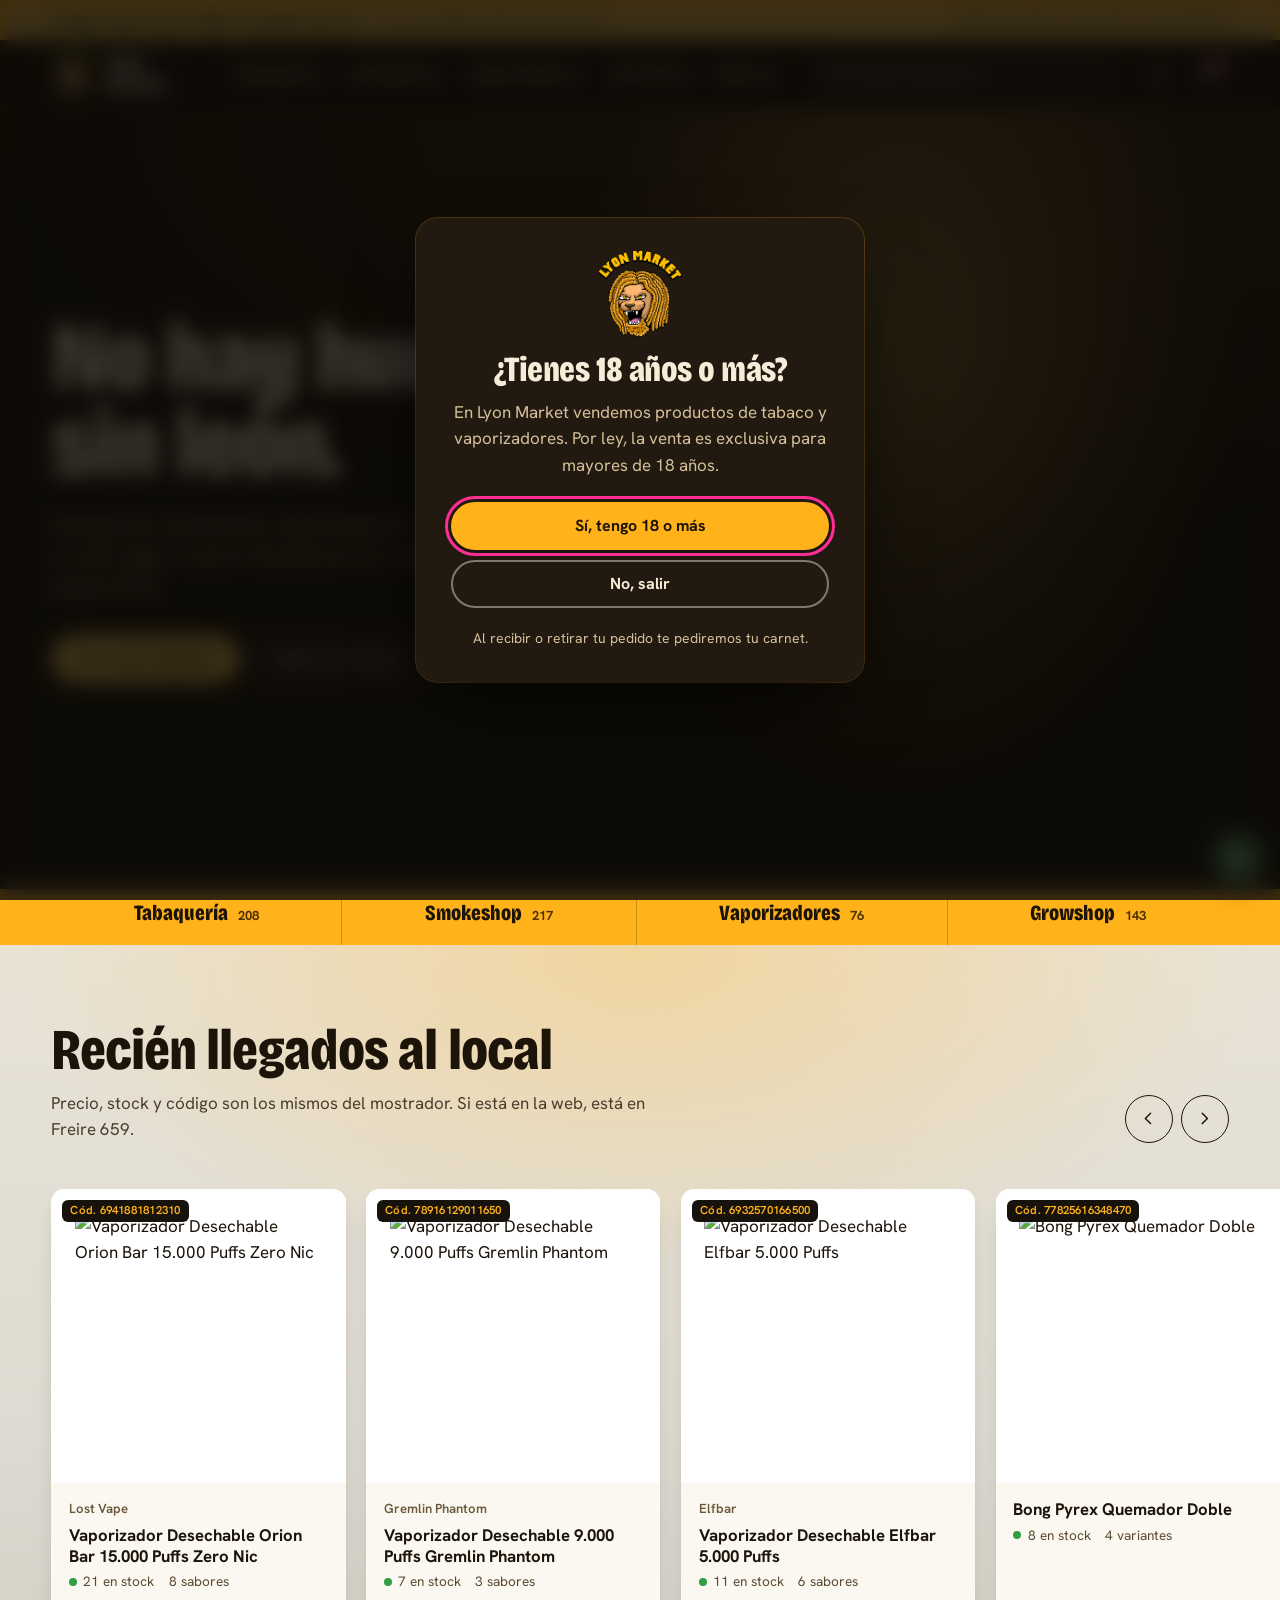
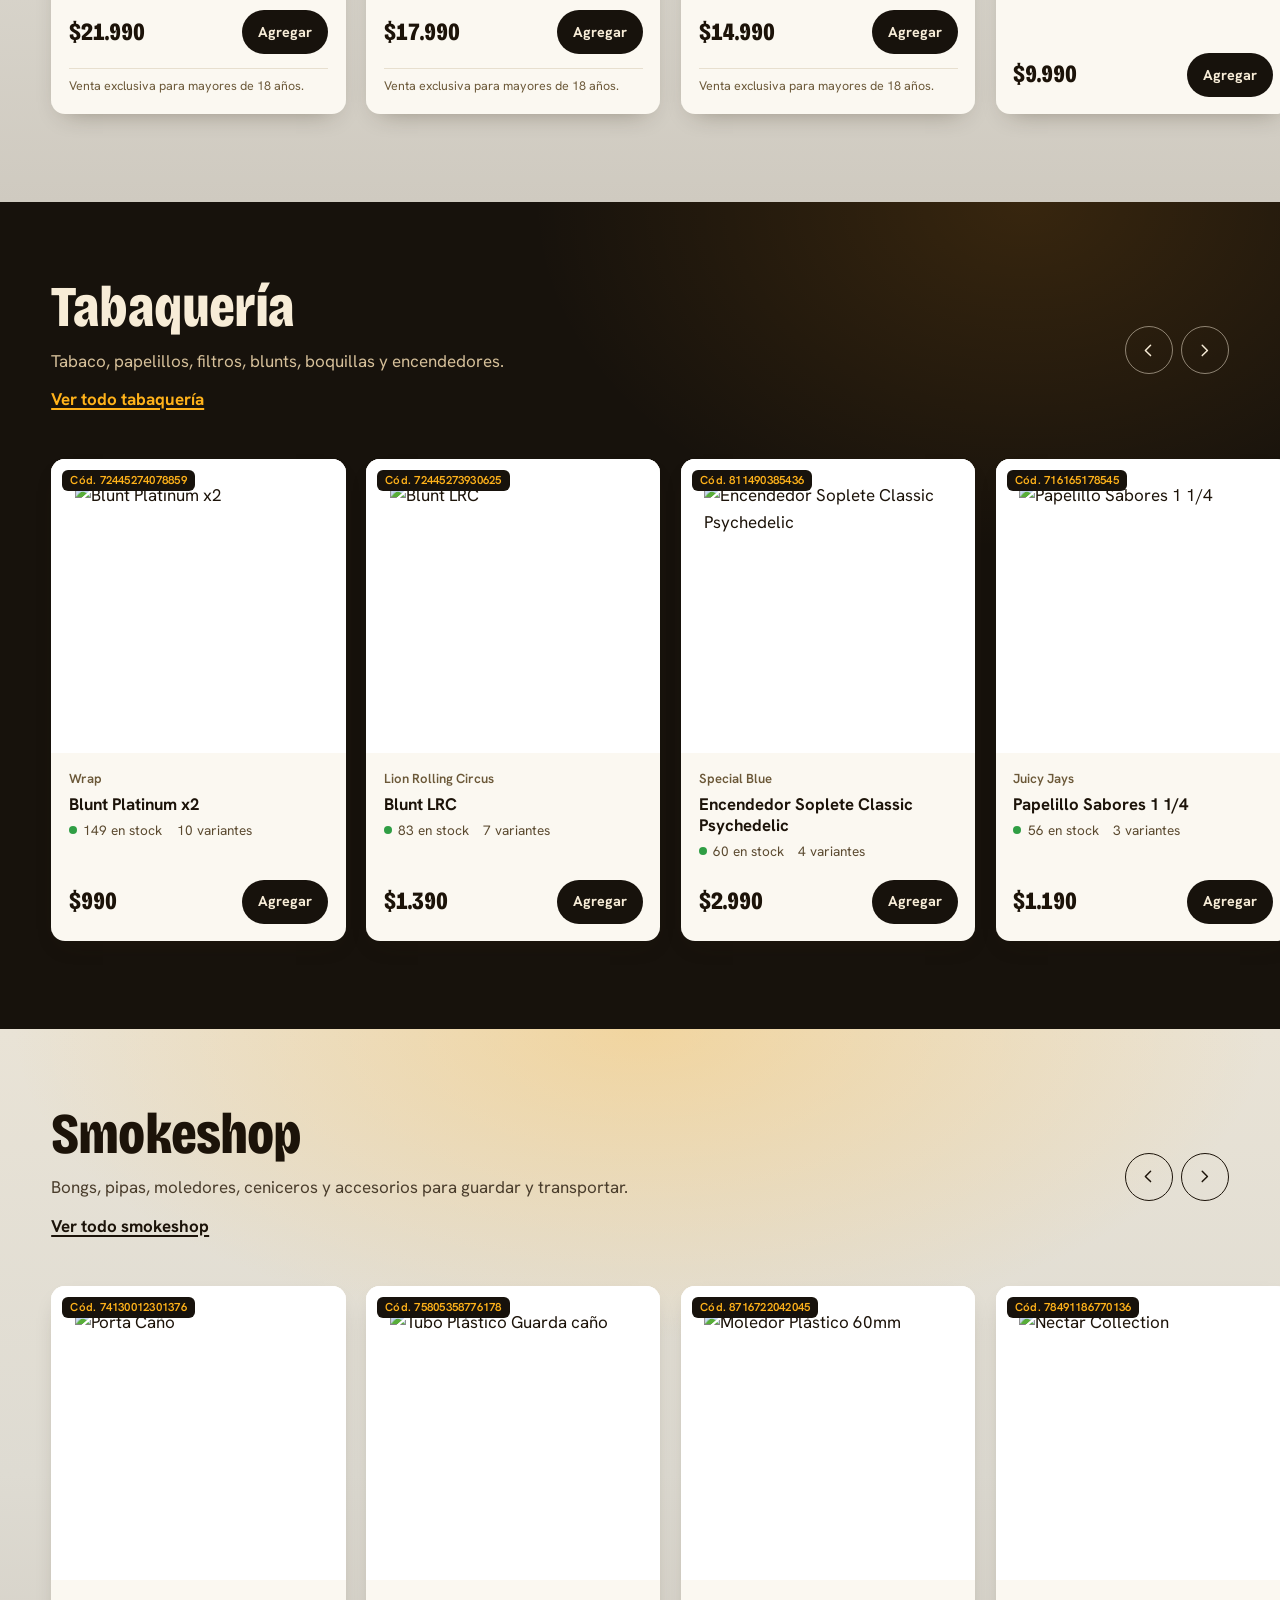
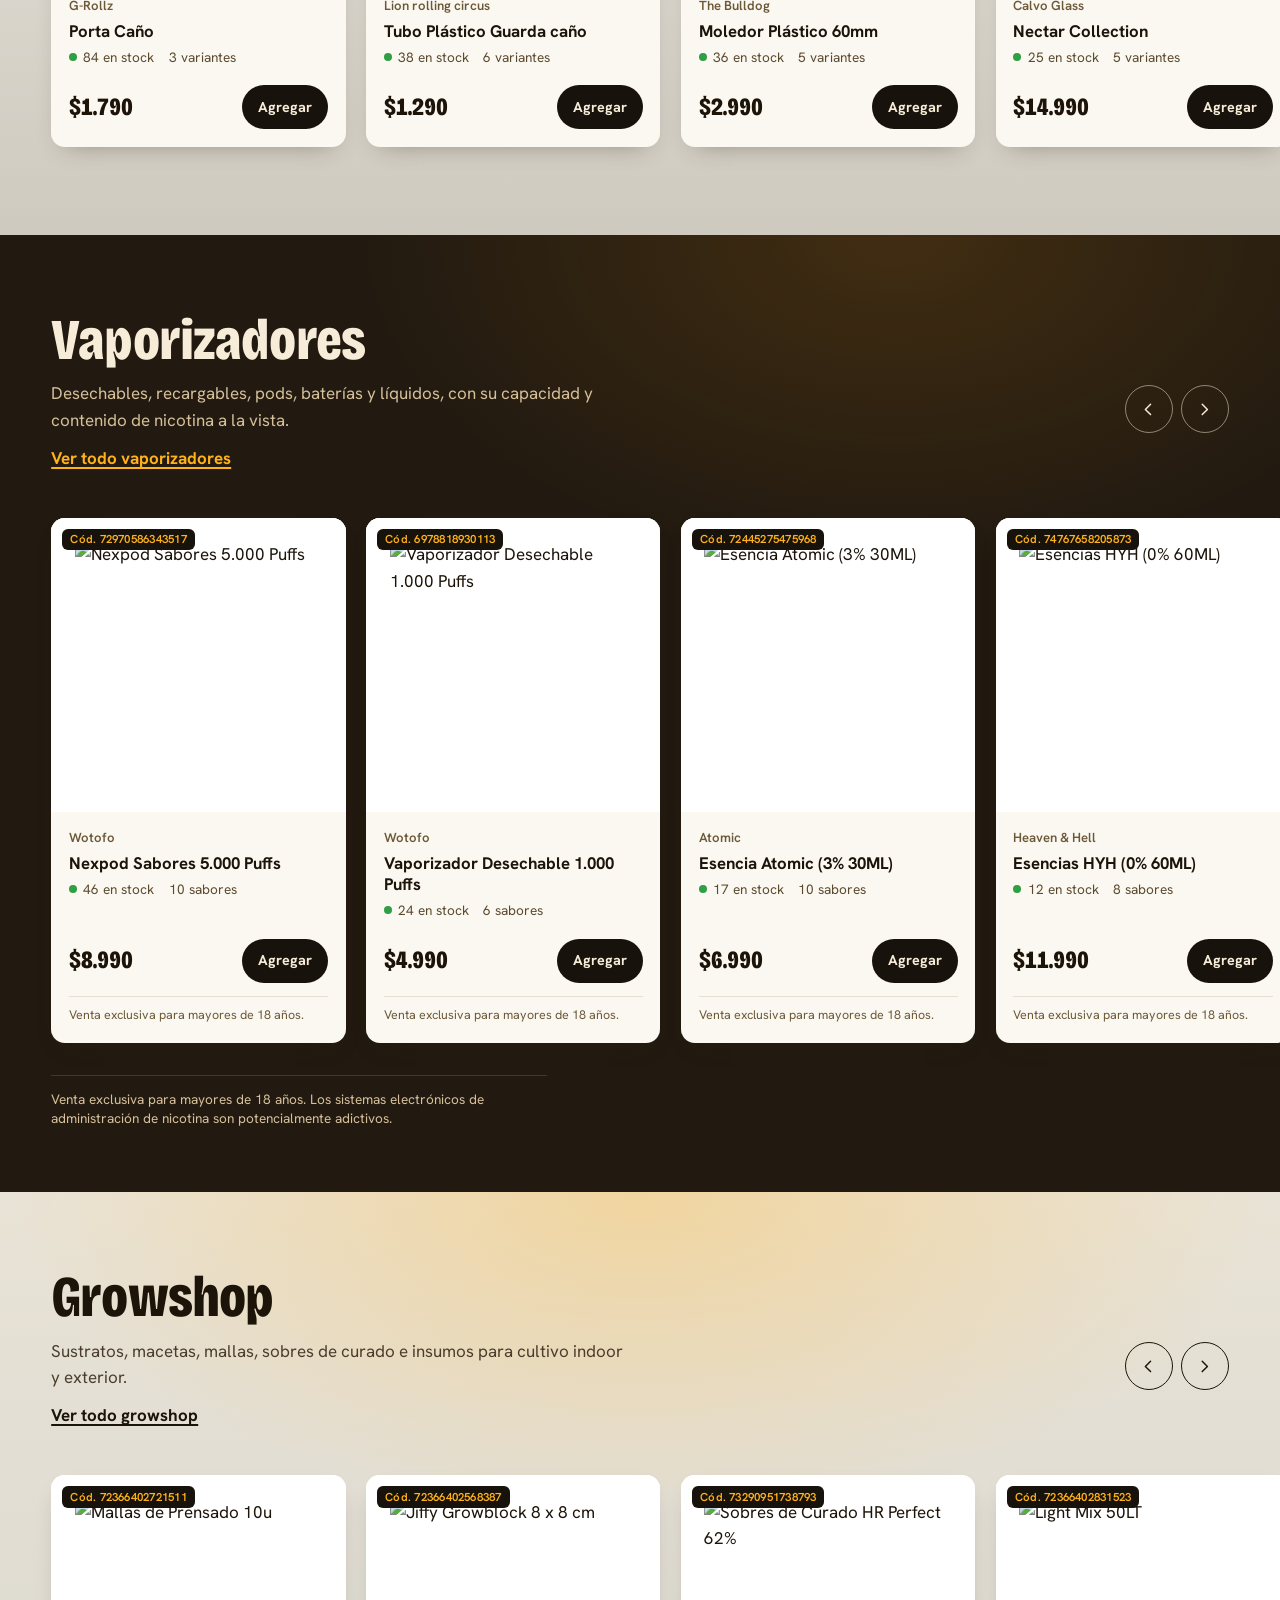
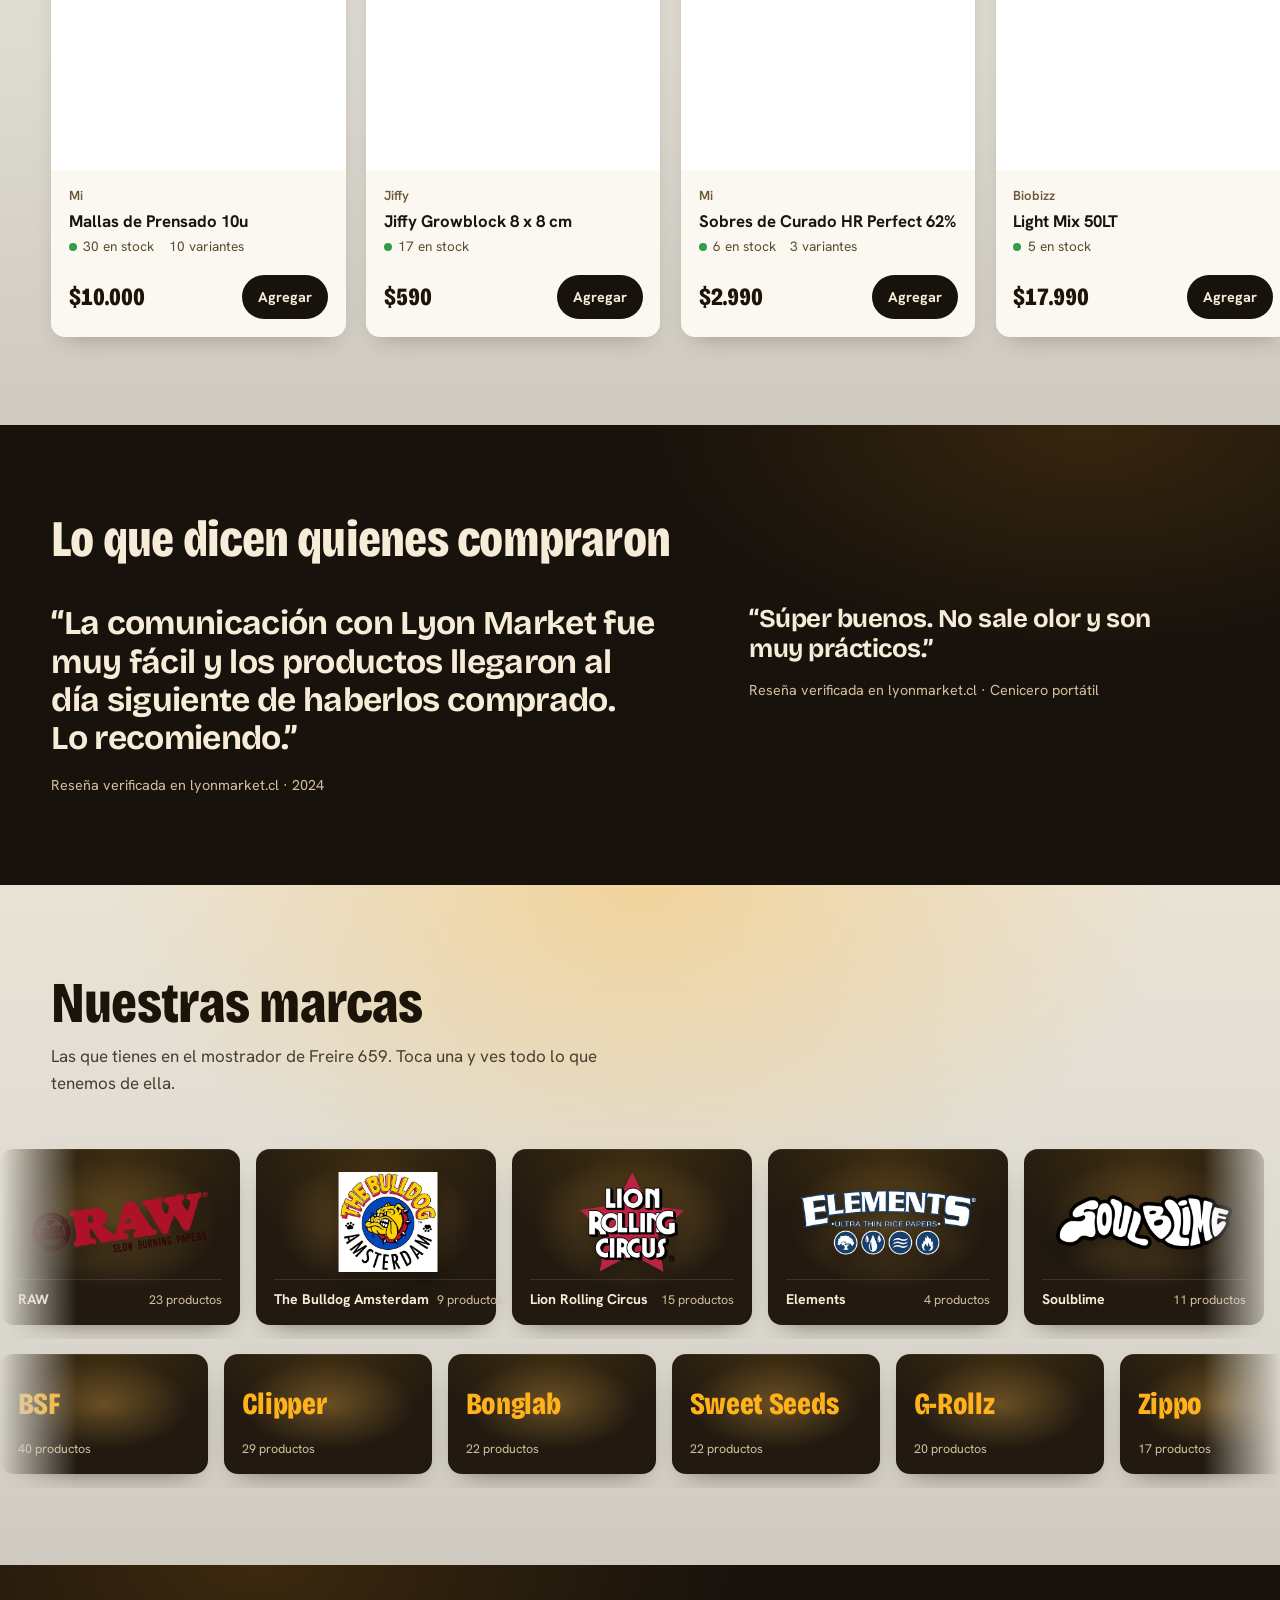
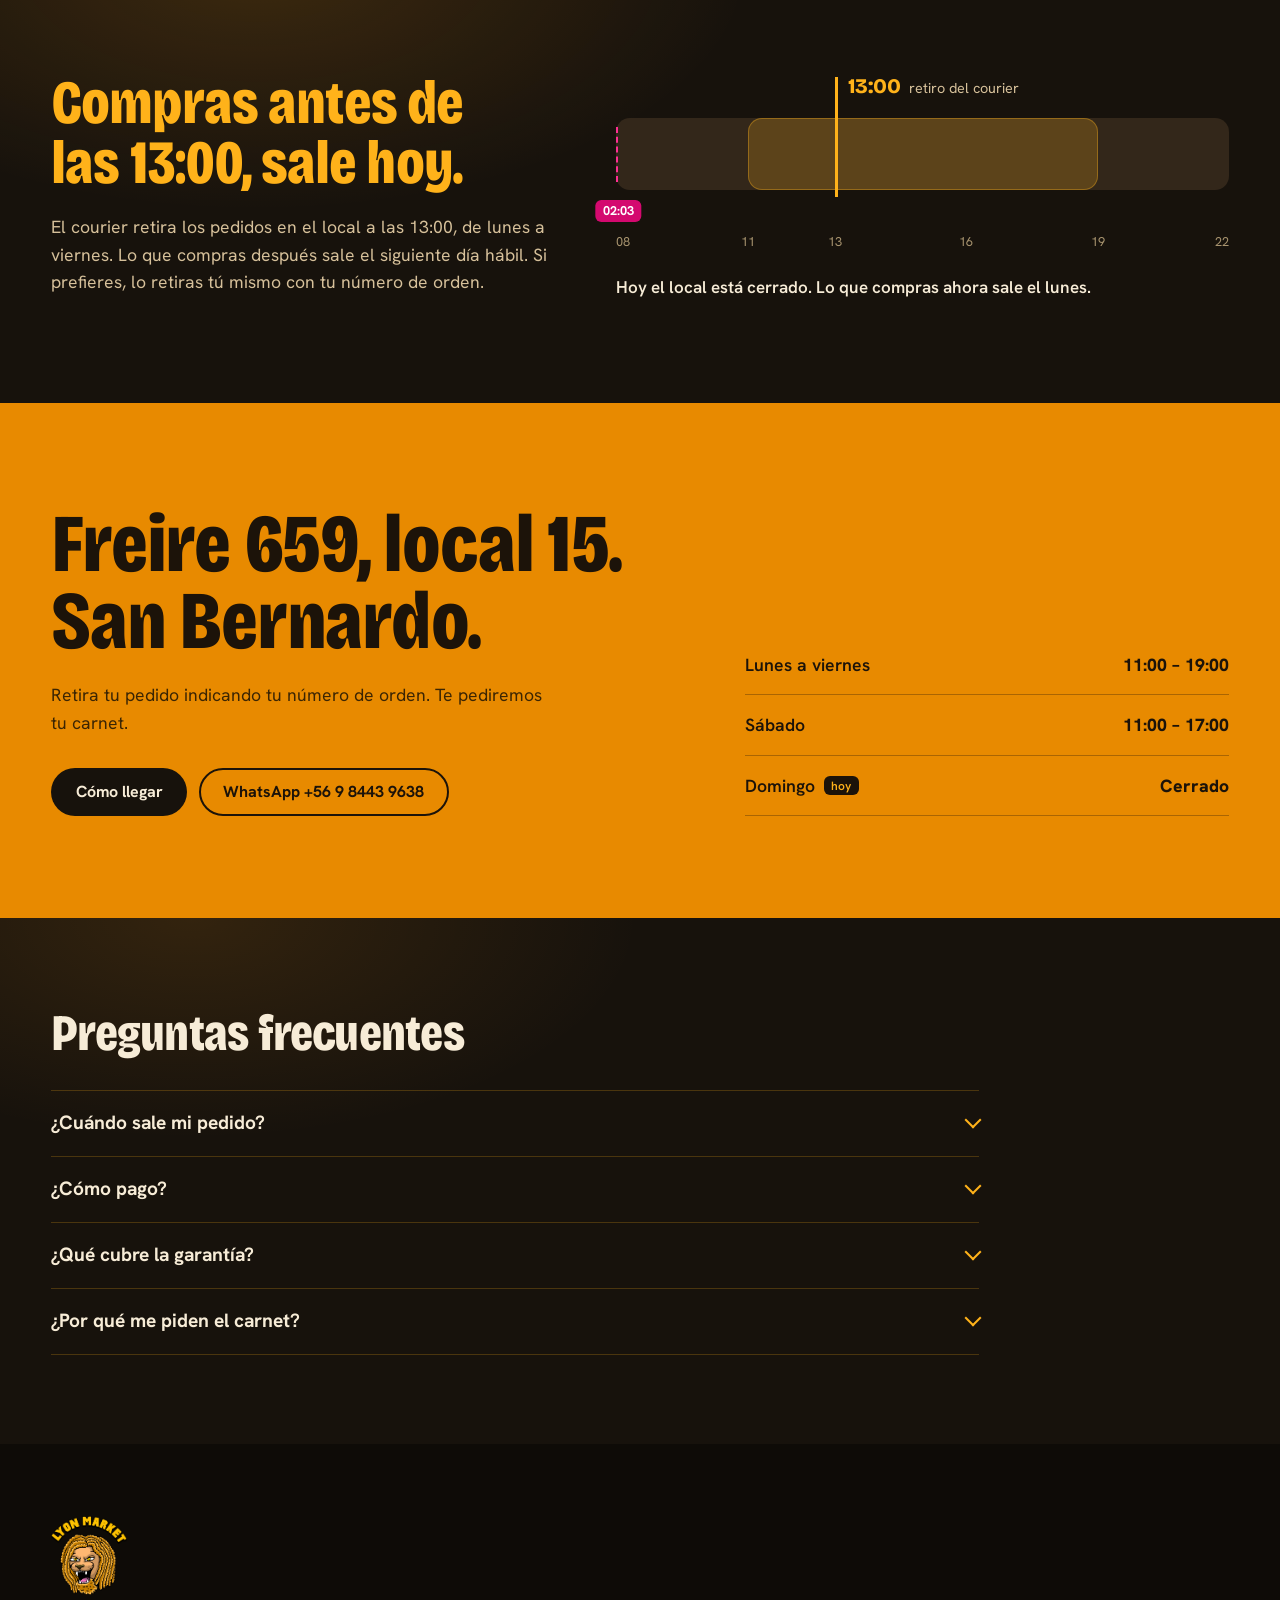
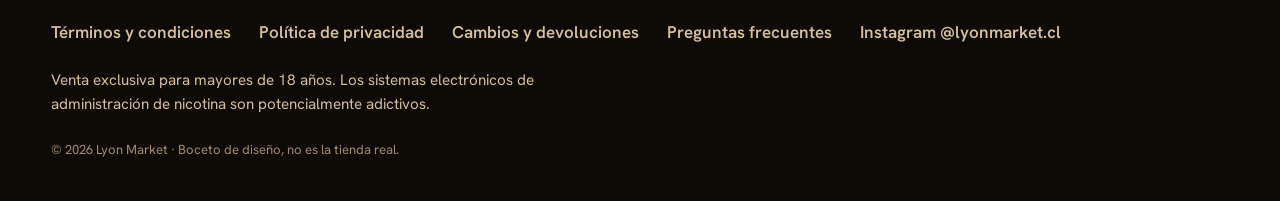
==== commit b94c4d78: "Boceto: león más grande, más humo, marcas, carro animado y página de categoría con filtros Co-Author" ====
--- a/index.html
+++ b/index.html
@@ -34,16 +34,16 @@
     <span>Lyon Market</span>
   </a>
   <nav class="cabecera__nav" id="nav" aria-label="Categorías">
-    <a href="#tabaqueria">Tabaquería</a>
-    <a href="#smokeshop">Smokeshop</a>
-    <a href="#vaporizadores">Vaporizadores</a>
-    <a href="#growshop">Growshop</a>
+    <a href="catalogo.html?c=tabaqueria">Tabaquería</a>
+    <a href="catalogo.html?c=smokeshop">Smokeshop</a>
+    <a href="catalogo.html?c=vaporizadores">Vaporizadores</a>
+    <a href="catalogo.html?c=growshop">Growshop</a>
     <a href="#marcas">Marcas</a>
   </nav>
-  <form class="buscar" role="search" onsubmit="return false">
+  <form class="buscar" role="search" action="catalogo.html">
     <label class="sr" for="q">Buscar productos</label>
     <svg aria-hidden="true" viewBox="0 0 24 24"><circle cx="11" cy="11" r="6.5"/><path d="m16 16 4.5 4.5"/></svg>
-    <input id="q" type="search" placeholder="Buscar productos" autocomplete="off">
+    <input id="q" name="q" type="search" placeholder="Buscar productos" autocomplete="off">
   </form>
   <div class="cabecera__acciones">
     <a class="icono" href="#" aria-label="Mi cuenta"><svg viewBox="0 0 24 24" aria-hidden="true"><circle cx="12" cy="8.5" r="3.8"/><path d="M4.5 20c1.4-3.6 4.2-5.3 7.5-5.3s6.1 1.7 7.5 5.3"/></svg></a>
@@ -98,7 +98,7 @@
   <div class="seccion__cabeza">
     <h2 id="tabaqueria-titulo">Tabaquería</h2>
     <p>Tabaco, papelillos, filtros, blunts, boquillas y encendedores.</p>
-    <a class="ver-todo" href="https://lyonmarket.cl/tabaqueria" target="_blank" rel="noopener">Ver todo tabaquería</a>
+    <a class="ver-todo" href="catalogo.html?c=tabaqueria">Ver todo tabaquería</a>
     <div class="riel__flechas">
       <button class="flecha" type="button" data-riel="riel-tabaqueria" data-dir="-1" aria-label="Anteriores"><svg viewBox="0 0 24 24" aria-hidden="true"><path d="m14.5 6-6 6 6 6"/></svg></button>
       <button class="flecha" type="button" data-riel="riel-tabaqueria" data-dir="1" aria-label="Siguientes"><svg viewBox="0 0 24 24" aria-hidden="true"><path d="m9.5 6 6 6-6 6"/></svg></button>
@@ -111,7 +111,7 @@
   <div class="seccion__cabeza">
     <h2 id="smokeshop-titulo">Smokeshop</h2>
     <p>Bongs, pipas, moledores, ceniceros y accesorios para guardar y transportar.</p>
-    <a class="ver-todo" href="https://lyonmarket.cl/smokeshop" target="_blank" rel="noopener">Ver todo smokeshop</a>
+    <a class="ver-todo" href="catalogo.html?c=smokeshop">Ver todo smokeshop</a>
     <div class="riel__flechas">
       <button class="flecha" type="button" data-riel="riel-smokeshop" data-dir="-1" aria-label="Anteriores"><svg viewBox="0 0 24 24" aria-hidden="true"><path d="m14.5 6-6 6 6 6"/></svg></button>
       <button class="flecha" type="button" data-riel="riel-smokeshop" data-dir="1" aria-label="Siguientes"><svg viewBox="0 0 24 24" aria-hidden="true"><path d="m9.5 6 6 6-6 6"/></svg></button>
@@ -120,29 +120,11 @@
   <ul class="riel" id="riel-smokeshop" data-seccion="smokeshop"></ul>
 </section>
 
-<section class="despacho" aria-labelledby="desp-titulo">
-  <div class="despacho__texto">
-    <h2 id="desp-titulo">Compras antes de las 13:00, sale hoy.</h2>
-    <p>El courier retira los pedidos en el local a las 13:00, de lunes a viernes. Lo que compras después sale el siguiente día hábil. Si prefieres, lo retiras tú mismo con tu número de orden.</p>
-  </div>
-  <div class="dia" aria-label="Horario del día">
-    <div class="dia__barra">
-      <span class="dia__tramo dia__tramo--abierto" style="--a:11;--b:19"></span>
-      <span class="dia__corte" style="--h:13"><b>13:00</b> retiro del courier</span>
-      <span class="dia__ahora" id="dia-ahora"><b id="dia-hora">--:--</b></span>
-    </div>
-    <ol class="dia__marcas" aria-hidden="true">
-      <li style="--h:8">08</li><li style="--h:11">11</li><li style="--h:13">13</li><li style="--h:16">16</li><li style="--h:19">19</li><li style="--h:22">22</li>
-    </ol>
-    <p class="dia__estado" id="dia-estado" aria-live="polite"></p>
-  </div>
-</section>
-
 <section class="estante estante--vapes" id="vaporizadores" aria-labelledby="vaporizadores-titulo">
   <div class="seccion__cabeza">
     <h2 id="vaporizadores-titulo">Vaporizadores</h2>
     <p>Desechables, recargables, pods, baterías y líquidos, con su capacidad y contenido de nicotina a la vista.</p>
-    <a class="ver-todo" href="https://lyonmarket.cl/vaporizadores" target="_blank" rel="noopener">Ver todo vaporizadores</a>
+    <a class="ver-todo" href="catalogo.html?c=vaporizadores">Ver todo vaporizadores</a>
     <div class="riel__flechas">
       <button class="flecha" type="button" data-riel="riel-vaporizadores" data-dir="-1" aria-label="Anteriores"><svg viewBox="0 0 24 24" aria-hidden="true"><path d="m14.5 6-6 6 6 6"/></svg></button>
       <button class="flecha" type="button" data-riel="riel-vaporizadores" data-dir="1" aria-label="Siguientes"><svg viewBox="0 0 24 24" aria-hidden="true"><path d="m9.5 6 6 6-6 6"/></svg></button>
@@ -156,7 +138,7 @@
   <div class="seccion__cabeza">
     <h2 id="growshop-titulo">Growshop</h2>
     <p>Sustratos, macetas, mallas, sobres de curado e insumos para cultivo indoor y exterior.</p>
-    <a class="ver-todo" href="https://lyonmarket.cl/growshop" target="_blank" rel="noopener">Ver todo growshop</a>
+    <a class="ver-todo" href="catalogo.html?c=growshop">Ver todo growshop</a>
     <div class="riel__flechas">
       <button class="flecha" type="button" data-riel="riel-growshop" data-dir="-1" aria-label="Anteriores"><svg viewBox="0 0 24 24" aria-hidden="true"><path d="m14.5 6-6 6 6 6"/></svg></button>
       <button class="flecha" type="button" data-riel="riel-growshop" data-dir="1" aria-label="Siguientes"><svg viewBox="0 0 24 24" aria-hidden="true"><path d="m9.5 6 6 6-6 6"/></svg></button>
@@ -181,8 +163,34 @@
 </section>
 
 <section class="marcas" id="marcas" aria-labelledby="mar-titulo">
-  <h2 id="mar-titulo" class="sr">Marcas</h2>
-  <div class="marcas__cinta"><p id="cinta"></p></div>
+  <div class="marcas__cabeza">
+    <h2 id="mar-titulo">Nuestras marcas</h2>
+    <p>Las que tienes en el mostrador de Freire 659. Toca una y ves todo lo que tenemos de ella.</p>
+  </div>
+  <div class="marcas__pista" aria-label="Marcas con logo">
+    <ul class="marcas__fila" id="marcas-logos"></ul>
+  </div>
+  <div class="marcas__pista marcas__pista--vuelta" aria-label="Más marcas">
+    <ul class="marcas__fila" id="marcas-nombres"></ul>
+  </div>
+</section>
+
+<section class="despacho" aria-labelledby="desp-titulo">
+  <div class="despacho__texto">
+    <h2 id="desp-titulo">Compras antes de las 13:00, sale hoy.</h2>
+    <p>El courier retira los pedidos en el local a las 13:00, de lunes a viernes. Lo que compras después sale el siguiente día hábil. Si prefieres, lo retiras tú mismo con tu número de orden.</p>
+  </div>
+  <div class="dia" aria-label="Horario del día">
+    <div class="dia__barra">
+      <span class="dia__tramo dia__tramo--abierto" style="--a:11;--b:19"></span>
+      <span class="dia__corte" style="--h:13"><b>13:00</b> retiro del courier</span>
+      <span class="dia__ahora" id="dia-ahora"><b id="dia-hora">--:--</b></span>
+    </div>
+    <ol class="dia__marcas" aria-hidden="true">
+      <li style="--h:8">08</li><li style="--h:11">11</li><li style="--h:13">13</li><li style="--h:16">16</li><li style="--h:19">19</li><li style="--h:22">22</li>
+    </ol>
+    <p class="dia__estado" id="dia-estado" aria-live="polite"></p>
+  </div>
 </section>
 
 <section class="local" id="local" aria-labelledby="loc-titulo">
@@ -265,6 +273,7 @@
 <div class="aviso" id="aviso" role="status" aria-live="polite"></div>
 
 <script src="assets/productos.js"></script>
+<script src="assets/catalogo.js"></script>
 <script src="assets/pin-data.js"></script>
 <script src="vendor/three.min.js"></script>
 <script src="app.js"></script>
--- a/estilos.css
+++ b/estilos.css
@@ -126,19 +126,26 @@
 .carro.pulso .carro__n { animation: pulso .6s var(--sale); }
 @keyframes pulso { 0% { transform: scale(1.7); box-shadow: 0 0 0 0 rgb(255 46 147 / .7); } 100% { transform: scale(1); box-shadow: 0 0 0 10px rgb(255 46 147 / 0); } }
 .menu-btn { display: none; }
+.carro.pulso svg { animation: trago .55s var(--sale); }
+@keyframes trago { 0% { transform: scale(1); } 35% { transform: scale(1.28) rotate(-8deg); } 100% { transform: scale(1); } }
+.vuelo { position: fixed; z-index: 60; pointer-events: none; }
+.vuelo img {
+  width: 100%; height: 100%; object-fit: contain; padding: 8%; border-radius: 18px; background: #fff;
+  box-shadow: 0 0 0 2px var(--ambar), 0 18px 40px -10px rgb(232 138 0 / .85);
+}
 
 /* Portada */
 .portada {
   position: relative; isolation: isolate; overflow: hidden;
-  display: grid; grid-template-columns: minmax(0, 1fr) minmax(0, 1.15fr); align-items: center;
-  min-height: min(42rem, calc(100svh - 10.5rem));
+  display: grid; grid-template-columns: minmax(0, 31rem) minmax(0, 1fr); align-items: center;
+  min-height: min(50rem, calc(100svh - 7.5rem));
   touch-action: pan-y;
-  padding: clamp(2rem, 5vw, 4rem) var(--sangria);
+  padding: clamp(2rem, 5vw, 4rem) max(var(--sangria), calc(50vw - 39rem));
   background: radial-gradient(120% 90% at 72% 0%, #3a2610 0%, var(--grafito) 62%);
 }
 .portada__cono {
-  position: absolute; z-index: -1; inset: -10% -5% 0 38%;
-  background: radial-gradient(48% 62% at 50% 34%, rgb(255 178 26 / .42), rgb(255 140 0 / .12) 55%, transparent 75%);
+  position: absolute; z-index: -1; inset: -10% 0 0 0;
+  background: radial-gradient(34% 70% at calc(var(--cx, .7) * 100%) 36%, rgb(255 178 26 / .46), rgb(255 140 0 / .13) 55%, transparent 76%);
   filter: blur(8px);
   opacity: var(--lampara, 1);
 }
@@ -311,13 +318,48 @@
 .resenas blockquote + blockquote p { font-size: clamp(1.2rem, 2vw, 1.6rem); }
 .resenas footer { margin-top: 1rem; font-size: .9rem; color: #5b4a30; }
 
-/* Marcas */
-.marcas { background: var(--ambar); color: var(--tinta); }
-.marcas__cinta { padding: clamp(2.5rem, 5vw, 4rem) var(--sangria); }
-.marcas__cinta p { display: flex; flex-wrap: wrap; gap: .1em .45em; font: 800 clamp(1.7rem, 3.6vw, 3rem)/1.1 var(--display); font-variation-settings: "wdth" 75; letter-spacing: 0; }
-.marcas__cinta p a { white-space: nowrap; text-decoration: none; }
-.marcas__cinta p a:hover { text-decoration: underline; text-decoration-thickness: 3px; }
-.marcas__cinta p a:nth-child(3n+2) { color: var(--tinta-ambar); }
+/* Marcas: dos cintas que corren en sentido contrario; se detienen al pasar el puntero */
+.marcas {
+  padding: clamp(4rem, 7vw, 6rem) 0 clamp(3.5rem, 6vw, 5rem); overflow: hidden; color: var(--tinta);
+  background: radial-gradient(60% 70% at 50% 0%, rgb(255 190 70 / .4), transparent 70%), linear-gradient(180deg, #e9e3d6, var(--mylar) 55%, #cfcac0);
+}
+.marcas__cabeza { padding: 0 var(--sangria); margin-bottom: clamp(1.75rem, 3vw, 2.5rem); display: grid; gap: .75rem; }
+.marcas__cabeza h2 { font-size: clamp(2.1rem, 4.6vw, 3.6rem); }
+.marcas__cabeza p { color: #4a3d2c; max-width: 38rem; }
+.marcas__pista {
+  overflow: hidden; padding: .9rem 0;
+  mask-image: linear-gradient(90deg, transparent, #000 6%, #000 94%, transparent);
+}
+.marcas__fila {
+  list-style: none; margin: 0; padding: 0; display: flex; gap: 1rem; width: max-content;
+  animation: cinta var(--dur, 40s) linear infinite;
+}
+.marcas__pista--vuelta .marcas__fila { animation-direction: reverse; }
+.marcas__pista:hover .marcas__fila, .marcas__pista:focus-within .marcas__fila { animation-play-state: paused; }
+@keyframes cinta { to { transform: translateX(calc(-50% - .5rem)); } }
+.logo {
+  display: grid; grid-template-rows: 1fr auto; width: 15rem; height: 11rem; padding: 1rem 1.1rem .9rem; border-radius: var(--radio);
+  text-decoration: none; color: var(--crema);
+  background: radial-gradient(55% 50% at 50% 42%, rgb(255 190 80 / .3), transparent 75%), radial-gradient(90% 80% at 50% 0%, rgb(255 178 26 / .12), transparent 70%), var(--grafito-2);
+  box-shadow: 0 1px 0 rgb(255 255 255 / .06) inset, 0 12px 26px -16px rgb(40 28 10 / .7);
+  transition: transform .5s var(--sale), box-shadow .5s var(--sale), background-color .3s;
+}
+.logo__img { display: grid; place-items: center; min-height: 0; }
+.logo__img img { max-height: 6.2rem; width: auto; max-width: 100%; object-fit: contain; transition: transform .6s var(--sale), filter .6s var(--sale); filter: drop-shadow(0 6px 10px rgb(0 0 0 / .45)); }
+.logo__pie { display: flex; justify-content: space-between; align-items: baseline; gap: .5rem; padding-top: .55rem; border-top: 1px solid rgb(247 236 215 / .12); }
+.logo__pie b { font-size: .88rem; font-weight: 700; white-space: nowrap; overflow: hidden; text-overflow: ellipsis; }
+.logo small { font-size: .78rem; color: var(--crema-2); font-variant-numeric: tabular-nums; white-space: nowrap; }
+.logo:hover, .logo:focus-visible {
+  transform: translateY(-5px);
+  box-shadow: 0 1px 0 rgb(255 255 255 / .08) inset, 0 22px 40px -18px rgb(232 138 0 / .8), 0 0 0 2px var(--ambar);
+}
+.logo:hover .logo__img img { transform: scale(1.07) rotate(-1.5deg); }
+.logo--nombre { width: 13rem; height: 7.5rem; grid-template-rows: 1fr auto; align-items: center; }
+.logo__palabra {
+  font: 800 clamp(1.6rem, 2.4vw, 2.1rem)/1 var(--display); font-variation-settings: "wdth" 75; letter-spacing: -.01em;
+  color: var(--ambar); white-space: nowrap; overflow: hidden; text-overflow: ellipsis;
+}
+.logo--nombre:nth-child(3n+2) .logo__palabra { color: var(--crema); }
 
 /* Local */
 .local {
@@ -441,9 +483,9 @@
   .buscar input { font-size: .9rem; }
   .cabecera .icono[aria-label="Mi cuenta"] { display: none; }
   .portada { grid-template-columns: 1fr; align-items: end; min-height: auto; padding-top: 0; }
-  .portada__lienzo { height: 46vh; height: 46svh; bottom: auto; }
-  .portada__cono { inset: -10% -20% auto -20%; height: 60svh; }
-  .portada__texto { padding-top: 42svh; padding-bottom: 1rem; }
+  .portada__lienzo { height: 58vh; height: 58svh; bottom: auto; }
+  .portada__cono { inset: -10% -20% auto -20%; height: 70svh; }
+  .portada__texto { padding-top: 54svh; padding-bottom: 1rem; }
   .sin-3d .portada__respaldo { top: 1.5rem; right: 50%; translate: 50% 0; width: 62vw; }
   .categorias__lista a { padding: .8rem 1rem; min-height: 3rem; }
   .categorias__nombre { font-size: 1.15rem; }
@@ -459,4 +501,6 @@
 
 @media (prefers-reduced-motion: reduce) {
   *, *::before, *::after { animation-duration: .01ms !important; animation-iteration-count: 1 !important; transition-duration: .01ms !important; scroll-behavior: auto !important; }
-}
+  .marcas__fila { animation: none !important; }
+  .marcas__pista { overflow-x: auto; }
+}
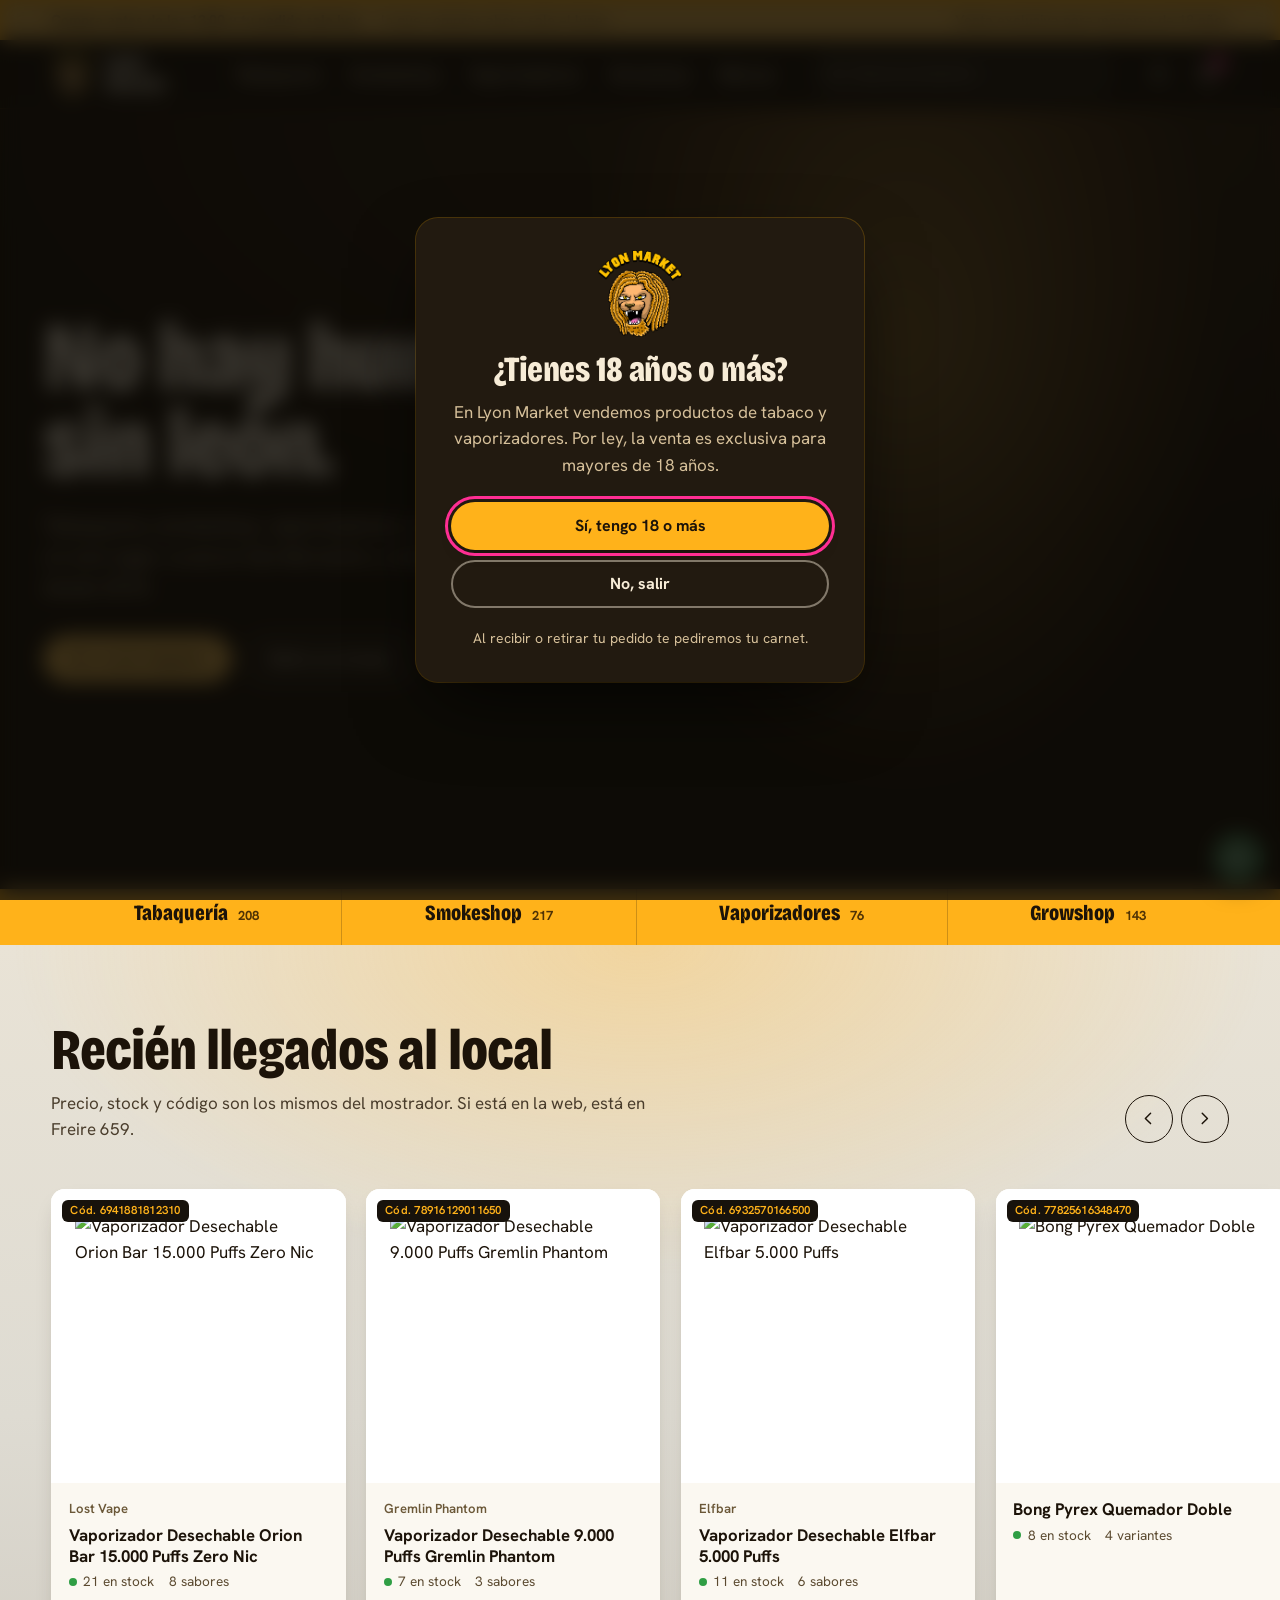
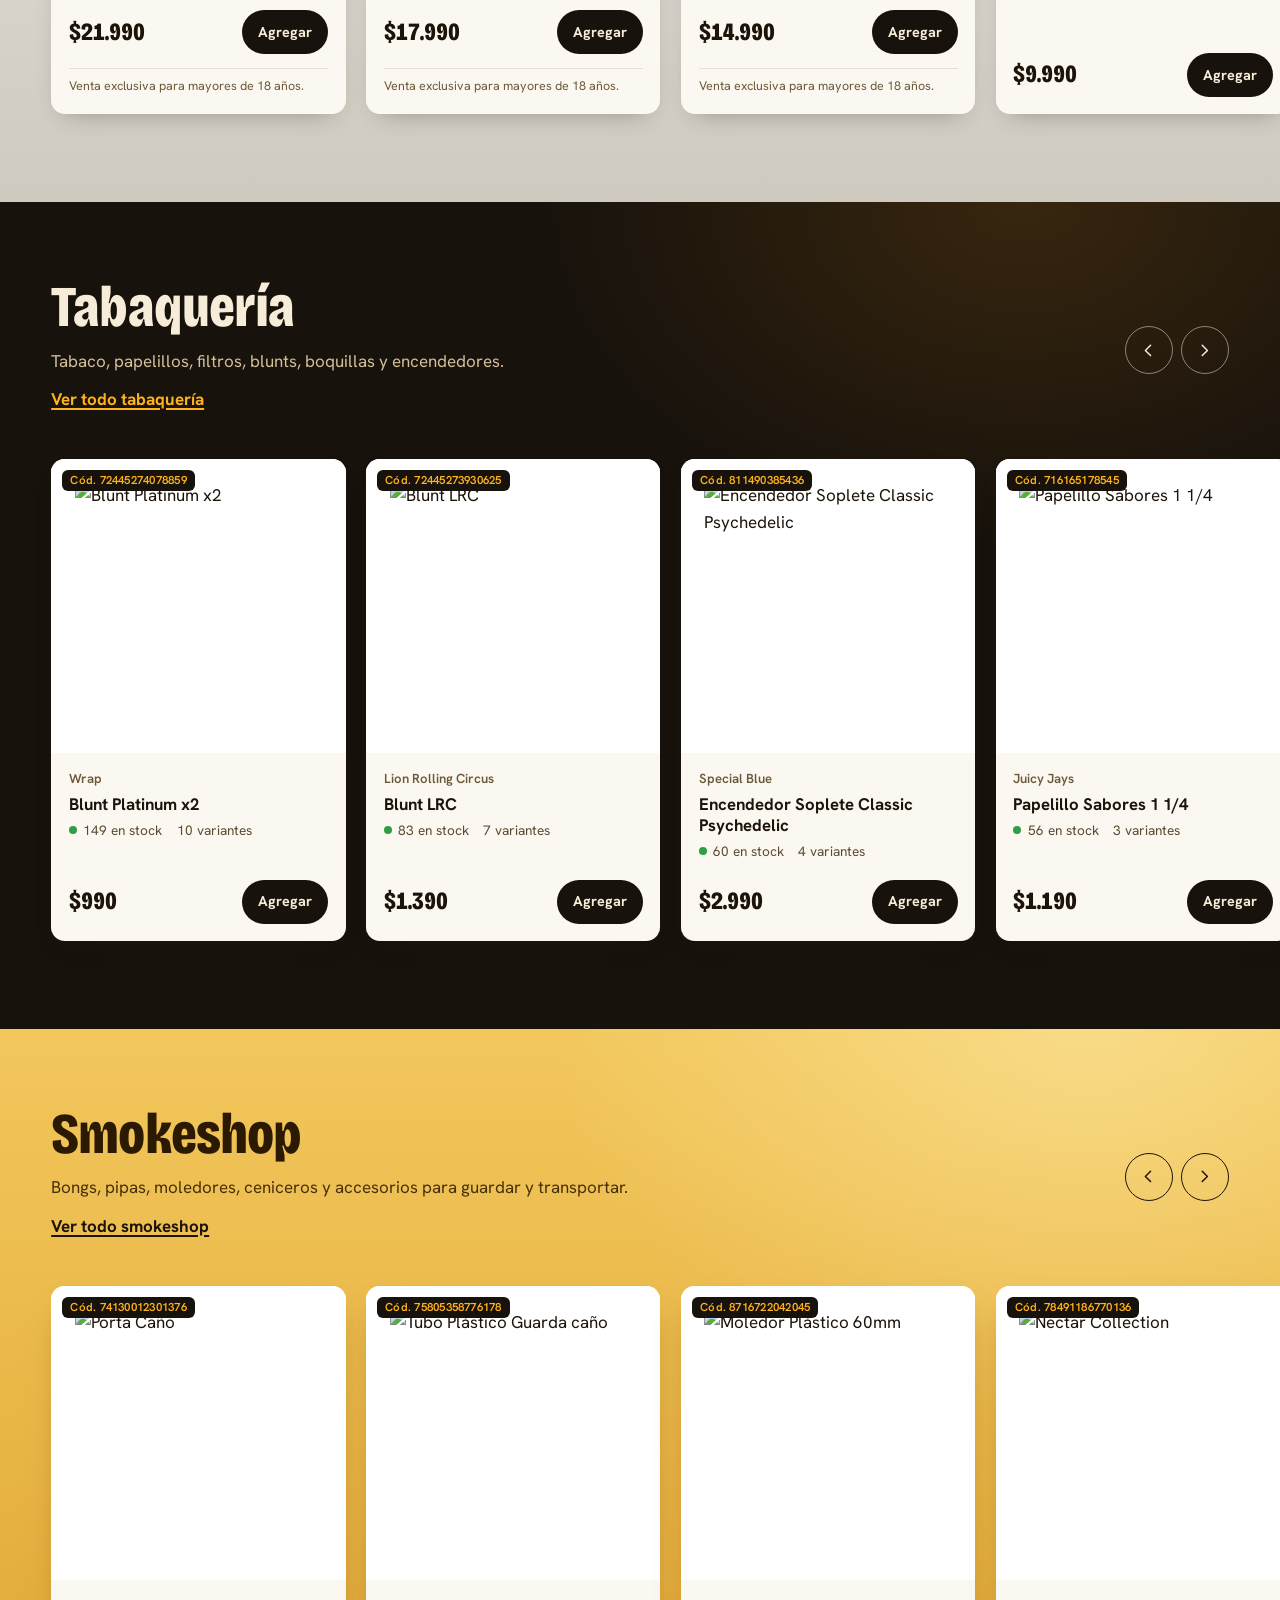
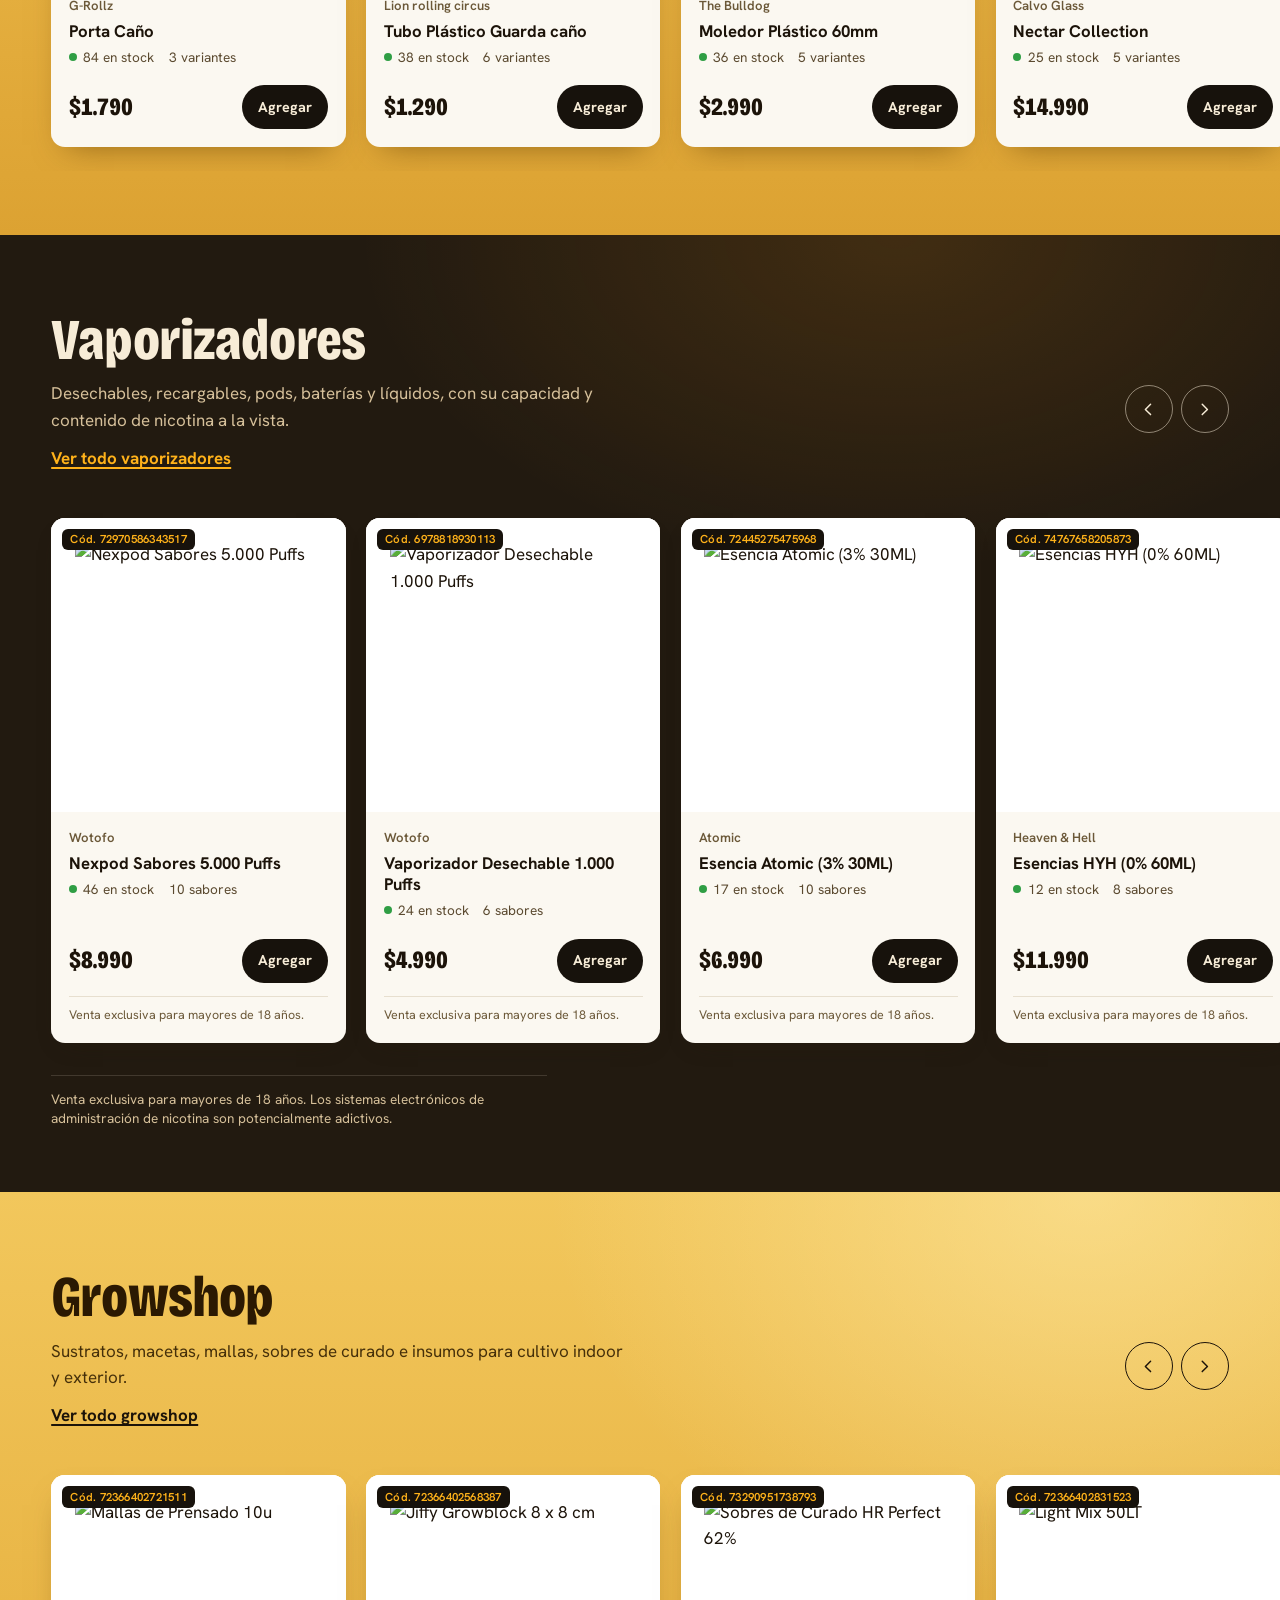
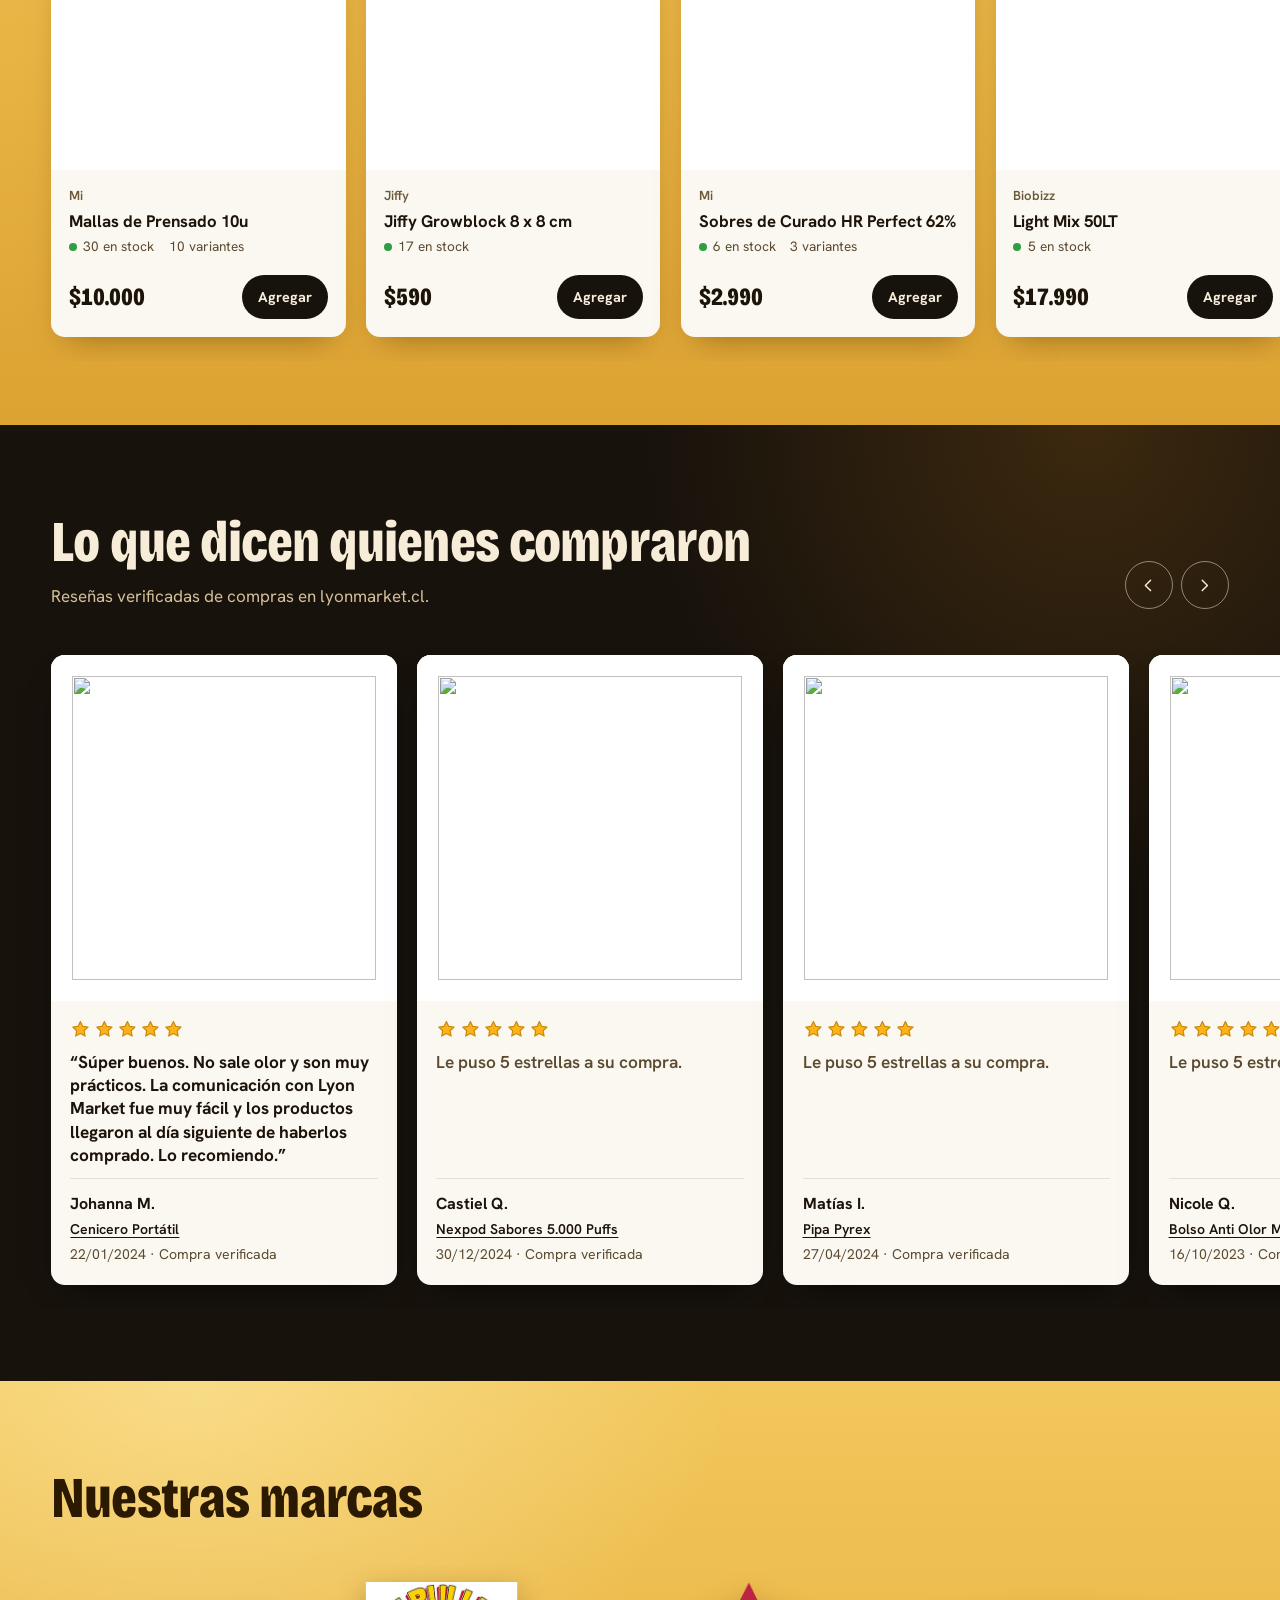
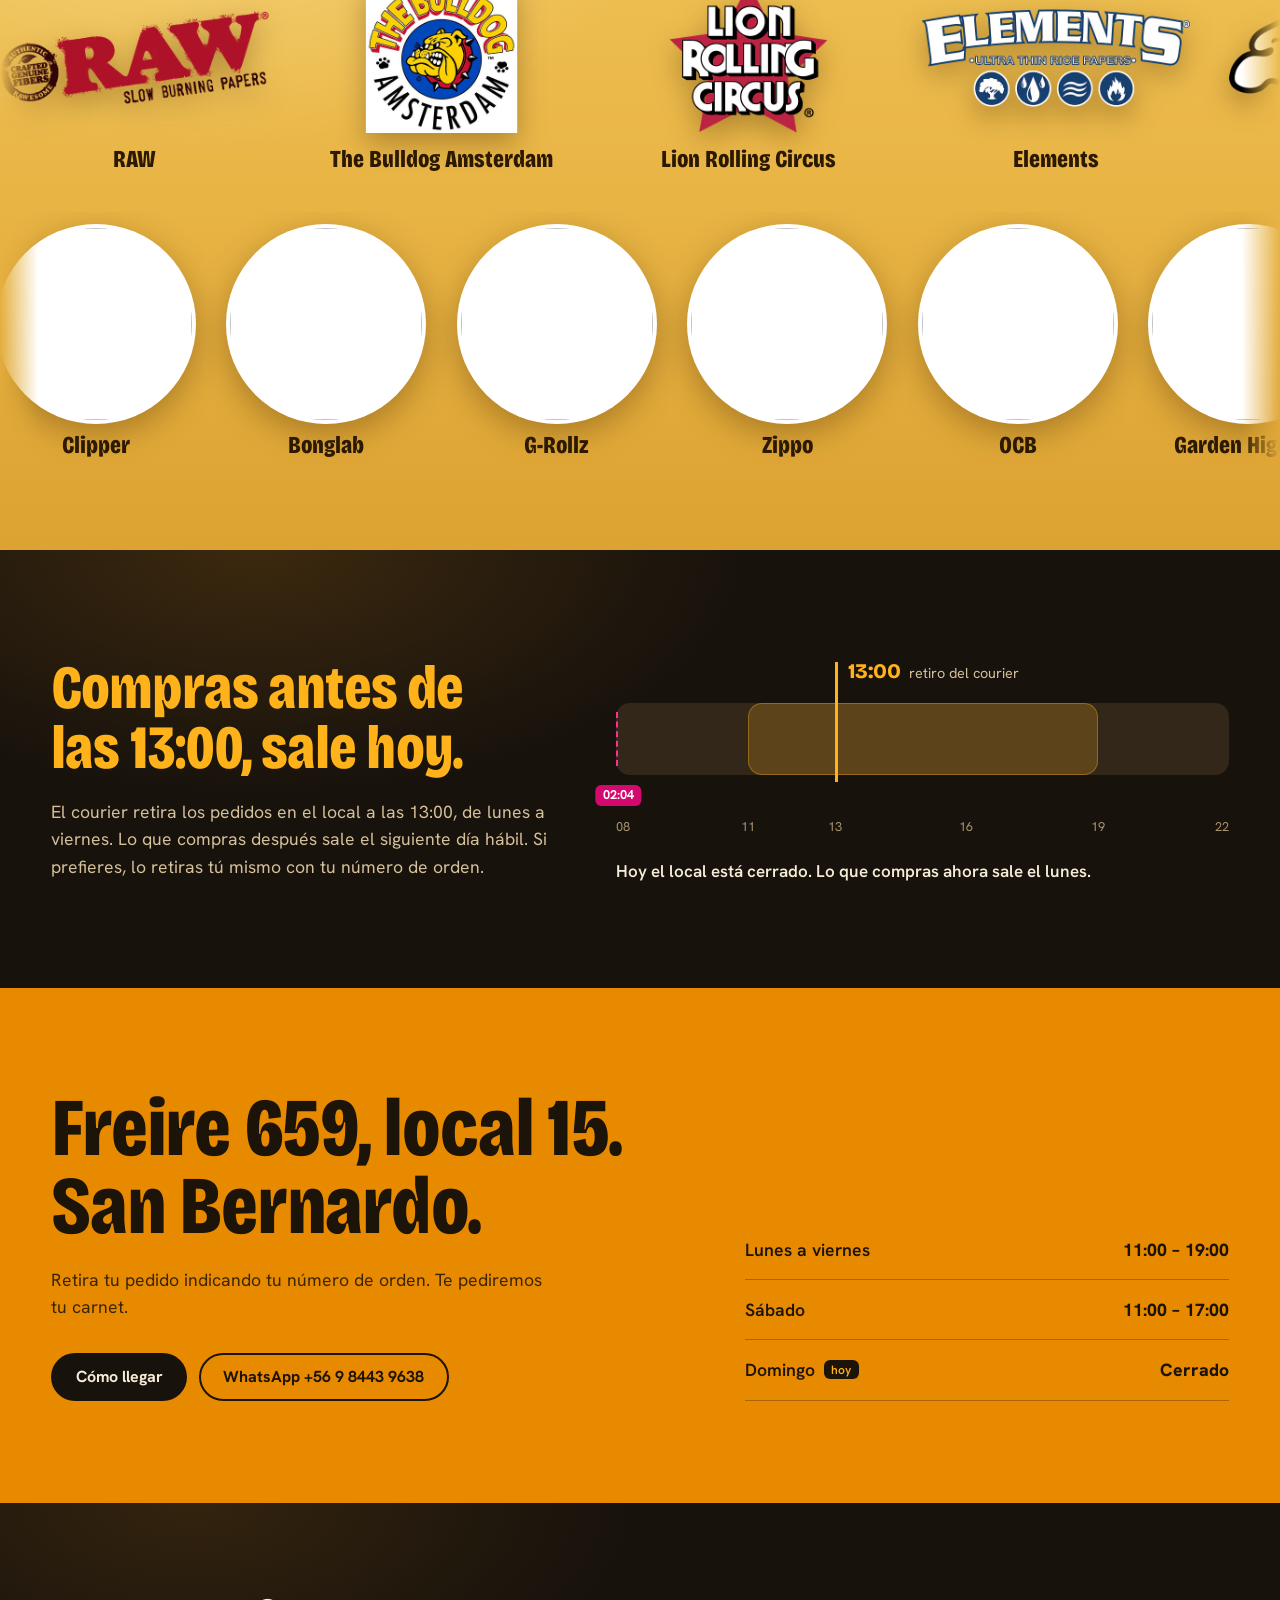
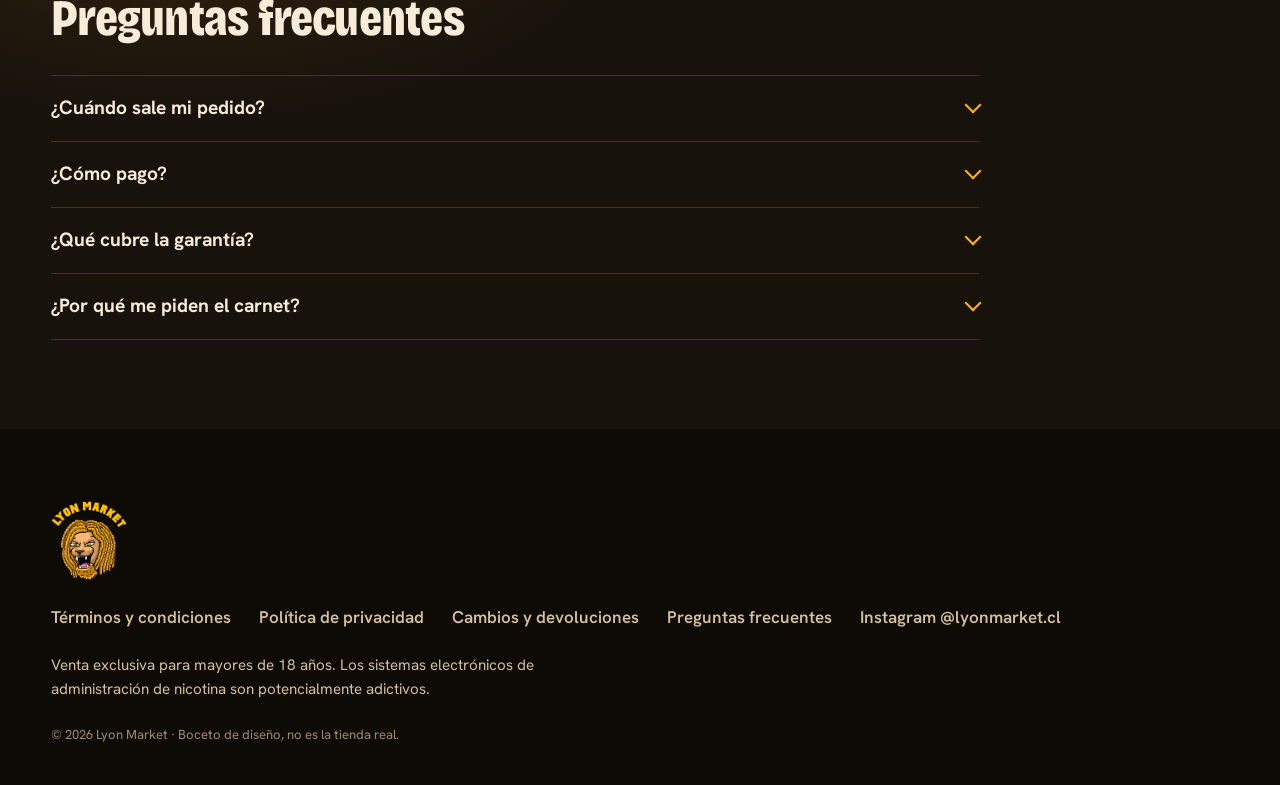
==== commit 958145fd: "Boceto: texto centrado, humo detrás, reseñas en carrusel, marcas con imagen Co-Authored-By: Claude O" ====
--- a/index.html
+++ b/index.html
@@ -107,7 +107,7 @@
   <ul class="riel" id="riel-tabaqueria" data-seccion="tabaqueria"></ul>
 </section>
 
-<section class="estante estante--mylar" id="smokeshop" aria-labelledby="smokeshop-titulo">
+<section class="estante estante--mostaza" id="smokeshop" aria-labelledby="smokeshop-titulo">
   <div class="seccion__cabeza">
     <h2 id="smokeshop-titulo">Smokeshop</h2>
     <p>Bongs, pipas, moledores, ceniceros y accesorios para guardar y transportar.</p>
@@ -134,7 +134,7 @@
   <p class="advertencia">Venta exclusiva para mayores de 18 años. Los sistemas electrónicos de administración de nicotina son potencialmente adictivos.</p>
 </section>
 
-<section class="estante estante--mylar" id="growshop" aria-labelledby="growshop-titulo">
+<section class="estante estante--mostaza" id="growshop" aria-labelledby="growshop-titulo">
   <div class="seccion__cabeza">
     <h2 id="growshop-titulo">Growshop</h2>
     <p>Sustratos, macetas, mallas, sobres de curado e insumos para cultivo indoor y exterior.</p>
@@ -148,29 +148,26 @@
 </section>
 
 
-<section class="resenas resenas--oscuro" aria-labelledby="res-titulo">
-  <h2 id="res-titulo">Lo que dicen quienes compraron</h2>
-  <div class="resenas__lista">
-    <blockquote>
-      <p>“La comunicación con Lyon Market fue muy fácil y los productos llegaron al día siguiente de haberlos comprado. Lo recomiendo.”</p>
-      <footer>Reseña verificada en lyonmarket.cl · 2024</footer>
-    </blockquote>
-    <blockquote>
-      <p>“Súper buenos. No sale olor y son muy prácticos.”</p>
-      <footer>Reseña verificada en lyonmarket.cl · Cenicero portátil</footer>
-    </blockquote>
-  </div>
+<section class="resenas" id="resenas" aria-labelledby="res-titulo">
+  <div class="seccion__cabeza">
+    <h2 id="res-titulo">Lo que dicen quienes compraron</h2>
+    <p>Reseñas verificadas de compras en lyonmarket.cl.</p>
+    <div class="riel__flechas">
+      <button class="flecha" type="button" data-riel="riel-resenas" data-dir="-1" aria-label="Reseñas anteriores"><svg viewBox="0 0 24 24" aria-hidden="true"><path d="m14.5 6-6 6 6 6"/></svg></button>
+      <button class="flecha" type="button" data-riel="riel-resenas" data-dir="1" aria-label="Más reseñas"><svg viewBox="0 0 24 24" aria-hidden="true"><path d="m9.5 6 6 6-6 6"/></svg></button>
+    </div>
+  </div>
+  <ul class="riel riel--resenas" id="riel-resenas"></ul>
 </section>
 
 <section class="marcas" id="marcas" aria-labelledby="mar-titulo">
   <div class="marcas__cabeza">
     <h2 id="mar-titulo">Nuestras marcas</h2>
-    <p>Las que tienes en el mostrador de Freire 659. Toca una y ves todo lo que tenemos de ella.</p>
   </div>
   <div class="marcas__pista" aria-label="Marcas con logo">
     <ul class="marcas__fila" id="marcas-logos"></ul>
   </div>
-  <div class="marcas__pista marcas__pista--vuelta" aria-label="Más marcas">
+  <div class="marcas__pista marcas__pista--vuelta" aria-label="Más marcas, con uno de sus productos">
     <ul class="marcas__fila" id="marcas-nombres"></ul>
   </div>
 </section>
@@ -267,7 +264,7 @@
 </aside>
 
 <a class="wsp" href="https://api.whatsapp.com/send?phone=56984439638" target="_blank" rel="noopener" aria-label="Escríbenos por WhatsApp">
-  <svg viewBox="0 0 24 24" aria-hidden="true"><path d="M12 3.2a8.7 8.7 0 0 0-7.5 13.2L3.3 20.8l4.5-1.2A8.7 8.7 0 1 0 12 3.2Z"/><path d="M9 8.6c.3-.6.6-.6.9-.6h.6c.2 0 .4 0 .6.5l.8 1.8c.1.2 0 .5-.1.6l-.5.6c-.1.2-.2.3 0 .6.6 1 1.6 1.9 2.7 2.4.3.1.4.1.6-.1l.7-.8c.2-.2.4-.2.6-.1l1.7.8c.3.1.4.3.4.5 0 .5-.2 1.4-1 1.8-.7.4-1.9.6-3.9-.4-2-1-3.4-2.8-3.9-3.8-.5-1-.6-2.6.1-3.4Z"/></svg>
+  <svg viewBox="0 0 24 24" aria-hidden="true"><path class="wsp__globo" d="M12 3.4a8.6 8.6 0 0 0-7.4 13l-1.2 4.2 4.3-1.1A8.6 8.6 0 1 0 12 3.4Z"/><path class="wsp__fono" transform="translate(12 12) scale(.4) translate(-12 -12)" d="M22 16.92v3a2 2 0 0 1-2.18 2 19.79 19.79 0 0 1-8.63-3.07 19.5 19.5 0 0 1-6-6 19.79 19.79 0 0 1-3.07-8.67A2 2 0 0 1 4.11 2h3a2 2 0 0 1 2 1.72 12.84 12.84 0 0 0 .7 2.81 2 2 0 0 1-.45 2.11L8.09 9.91a16 16 0 0 0 6 6l1.27-1.27a2 2 0 0 1 2.11-.45 12.84 12.84 0 0 0 2.81.7A2 2 0 0 1 22 16.92z"/></svg>
 </a>
 
 <div class="aviso" id="aviso" role="status" aria-live="polite"></div>
--- a/estilos.css
+++ b/estilos.css
@@ -140,7 +140,7 @@
   display: grid; grid-template-columns: minmax(0, 31rem) minmax(0, 1fr); align-items: center;
   min-height: min(50rem, calc(100svh - 7.5rem));
   touch-action: pan-y;
-  padding: clamp(2rem, 5vw, 4rem) max(var(--sangria), calc(50vw - 39rem));
+  padding: clamp(2rem, 5vw, 4rem) var(--sangria);
   background: radial-gradient(120% 90% at 72% 0%, #3a2610 0%, var(--grafito) 62%);
 }
 .portada__cono {
@@ -204,6 +204,15 @@
   background: radial-gradient(70% 55% at 50% 0%, rgb(255 190 70 / .38), transparent 70%), linear-gradient(180deg, #e9e3d6, var(--mylar) 55%, #cfcac0);
 }
 .estante--mylar .seccion__cabeza p { color: #4a3d2c; }
+.estante--mostaza {
+  color: var(--tinta);
+  background:
+    radial-gradient(60% 70% at 85% 0%, rgb(255 236 170 / .55), transparent 70%),
+    linear-gradient(180deg, #f2c75c 0%, #e8b444 55%, #dca232 100%);
+}
+.estante--mostaza .seccion__cabeza h2 { color: #2b1902; }
+.estante--mostaza .seccion__cabeza p { color: #46300a; }
+.estante--mostaza .placa { box-shadow: 0 1px 0 rgb(255 255 255 / .9) inset, 0 14px 30px -16px rgb(90 55 0 / .6); }
 .riel {
   list-style: none; margin: 0 calc(var(--sangria) * -1); padding: .5rem var(--sangria) 1.5rem;
   display: grid; grid-auto-flow: column; grid-auto-columns: clamp(15rem, 23vw, 19rem); gap: clamp(.9rem, 1.6vw, 1.4rem);
@@ -303,63 +312,74 @@
 }
 .placa__ley { font-size: .78rem; color: #6b5838; border-top: 1px solid #e7dfcf; padding-top: .55rem; margin-top: .55rem; }
 
-/* Reseñas */
+/* Reseñas: carrusel de tarjetas con foto (o ícono), estrellas y quién opinó */
 .resenas {
-  padding: clamp(4rem, 7vw, 6rem) var(--sangria);
-  color: var(--tinta);
-  background: radial-gradient(60% 70% at 85% 0%, rgb(255 190 70 / .35), transparent 70%), linear-gradient(180deg, #e9e3d6, var(--mylar) 60%, #cfcac0);
-}
-.resenas--oscuro { color: var(--crema); background: radial-gradient(50% 70% at 85% 0%, rgb(255 160 30 / .14), transparent 70%), var(--grafito); }
-.resenas--oscuro footer { color: var(--crema-2) !important; }
-.resenas h2 { font-size: clamp(2rem, 4.2vw, 3.2rem); margin-bottom: 2.5rem; }
-.resenas__lista { display: grid; grid-template-columns: 1.35fr 1fr; gap: clamp(1.5rem, 4vw, 4rem); align-items: start; }
-.resenas blockquote { margin: 0; }
-.resenas blockquote p { font: 700 clamp(1.4rem, 2.6vw, 2.2rem)/1.15 var(--display); letter-spacing: -.02em; }
-.resenas blockquote + blockquote p { font-size: clamp(1.2rem, 2vw, 1.6rem); }
-.resenas footer { margin-top: 1rem; font-size: .9rem; color: #5b4a30; }
-
-/* Marcas: dos cintas que corren en sentido contrario; se detienen al pasar el puntero */
+  padding: clamp(4rem, 7vw, 6rem) var(--sangria) clamp(3rem, 6vw, 4.5rem); color: var(--crema);
+  background: radial-gradient(50% 70% at 85% 0%, rgb(255 160 30 / .16), transparent 70%), var(--grafito);
+}
+.resenas .seccion__cabeza p { color: var(--crema-2); }
+.resenas .flecha { border-color: rgb(247 236 215 / .5); color: var(--crema); }
+.resenas .flecha:hover { background: var(--crema); color: var(--tinta); }
+.riel--resenas { grid-auto-columns: clamp(17rem, 27vw, 22rem); }
+.resena {
+  display: flex; flex-direction: column; height: 100%; overflow: hidden; border-radius: var(--radio);
+  background: var(--placa); color: var(--tinta);
+  box-shadow: 0 1px 0 rgb(255 255 255 / .9) inset, 0 16px 34px -18px rgb(0 0 0 / .8);
+  transition: transform .5s var(--sale), box-shadow .5s var(--sale);
+}
+.resena:hover { transform: translateY(-4px); box-shadow: 0 22px 44px -18px rgb(232 138 0 / .7), 0 0 0 2px var(--ambar); }
+.resena__foto { aspect-ratio: 16 / 10; background: #fff; display: grid; place-items: center; }
+.resena__foto img { width: 100%; height: 100%; object-fit: contain; padding: 6%; }
+.resena__foto--icono { background: radial-gradient(60% 70% at 50% 40%, #ffd36b, var(--ambar) 70%); color: var(--tinta); }
+.resena__foto--icono svg { width: 34%; height: auto; stroke-width: 1.4; }
+.resena__cuerpo { display: flex; flex-direction: column; gap: .7rem; padding: 1.1rem 1.2rem 1.2rem; flex: 1; }
+.estrellas { display: flex; gap: .15rem; }
+.estrellas svg { width: 1.3rem; height: 1.3rem; stroke: #c98a0b; stroke-width: 1.4; fill: none; }
+.estrellas svg.llena { fill: var(--ambar); }
+.resena__texto { font: 700 1.08rem/1.35 var(--texto); }
+.resena__texto--corta { font-weight: 600; color: #5b4a30; }
+.resena__pie { margin-top: auto; padding-top: .8rem; border-top: 1px solid #e7dfcf; display: grid; gap: .15rem; font-size: .88rem; color: #5b4a30; }
+.resena__pie b { color: var(--tinta); font-size: 1rem; }
+.resena__pie a { color: var(--tinta); font-weight: 600; }
+.resena__pie a:hover { color: var(--magenta-hondo); }
+
+/* Marcas: dos cintas que corren en sentido contrario, de borde a borde; se detienen al pasar el puntero */
 .marcas {
   padding: clamp(4rem, 7vw, 6rem) 0 clamp(3.5rem, 6vw, 5rem); overflow: hidden; color: var(--tinta);
-  background: radial-gradient(60% 70% at 50% 0%, rgb(255 190 70 / .4), transparent 70%), linear-gradient(180deg, #e9e3d6, var(--mylar) 55%, #cfcac0);
-}
-.marcas__cabeza { padding: 0 var(--sangria); margin-bottom: clamp(1.75rem, 3vw, 2.5rem); display: grid; gap: .75rem; }
-.marcas__cabeza h2 { font-size: clamp(2.1rem, 4.6vw, 3.6rem); }
-.marcas__cabeza p { color: #4a3d2c; max-width: 38rem; }
+  background:
+    radial-gradient(60% 70% at 15% 0%, rgb(255 236 170 / .55), transparent 70%),
+    linear-gradient(180deg, #f2c75c 0%, #e8b444 55%, #dca232 100%);
+}
+.marcas__cabeza { padding: 0 var(--sangria); margin-bottom: clamp(1.5rem, 3vw, 2.5rem); }
+.marcas__cabeza h2 { font-size: clamp(2.1rem, 4.6vw, 3.6rem); color: #2b1902; }
 .marcas__pista {
-  overflow: hidden; padding: .9rem 0;
-  mask-image: linear-gradient(90deg, transparent, #000 6%, #000 94%, transparent);
-}
+  overflow: hidden; padding: 1rem 0;
+  mask-image: linear-gradient(90deg, transparent, #000 3%, #000 97%, transparent);
+}
+.marcas__pista + .marcas__pista { margin-top: clamp(.5rem, 2vw, 1.5rem); }
 .marcas__fila {
-  list-style: none; margin: 0; padding: 0; display: flex; gap: 1rem; width: max-content;
+  list-style: none; margin: 0; padding: 0; display: flex; align-items: flex-start; gap: clamp(1.5rem, 3vw, 3rem); width: max-content;
   animation: cinta var(--dur, 40s) linear infinite;
 }
 .marcas__pista--vuelta .marcas__fila { animation-direction: reverse; }
 .marcas__pista:hover .marcas__fila, .marcas__pista:focus-within .marcas__fila { animation-play-state: paused; }
-@keyframes cinta { to { transform: translateX(calc(-50% - .5rem)); } }
-.logo {
-  display: grid; grid-template-rows: 1fr auto; width: 15rem; height: 11rem; padding: 1rem 1.1rem .9rem; border-radius: var(--radio);
-  text-decoration: none; color: var(--crema);
-  background: radial-gradient(55% 50% at 50% 42%, rgb(255 190 80 / .3), transparent 75%), radial-gradient(90% 80% at 50% 0%, rgb(255 178 26 / .12), transparent 70%), var(--grafito-2);
-  box-shadow: 0 1px 0 rgb(255 255 255 / .06) inset, 0 12px 26px -16px rgb(40 28 10 / .7);
-  transition: transform .5s var(--sale), box-shadow .5s var(--sale), background-color .3s;
-}
-.logo__img { display: grid; place-items: center; min-height: 0; }
-.logo__img img { max-height: 6.2rem; width: auto; max-width: 100%; object-fit: contain; transition: transform .6s var(--sale), filter .6s var(--sale); filter: drop-shadow(0 6px 10px rgb(0 0 0 / .45)); }
-.logo__pie { display: flex; justify-content: space-between; align-items: baseline; gap: .5rem; padding-top: .55rem; border-top: 1px solid rgb(247 236 215 / .12); }
-.logo__pie b { font-size: .88rem; font-weight: 700; white-space: nowrap; overflow: hidden; text-overflow: ellipsis; }
-.logo small { font-size: .78rem; color: var(--crema-2); font-variant-numeric: tabular-nums; white-space: nowrap; }
-.logo:hover, .logo:focus-visible {
-  transform: translateY(-5px);
-  box-shadow: 0 1px 0 rgb(255 255 255 / .08) inset, 0 22px 40px -18px rgb(232 138 0 / .8), 0 0 0 2px var(--ambar);
-}
-.logo:hover .logo__img img { transform: scale(1.07) rotate(-1.5deg); }
-.logo--nombre { width: 13rem; height: 7.5rem; grid-template-rows: 1fr auto; align-items: center; }
-.logo__palabra {
-  font: 800 clamp(1.6rem, 2.4vw, 2.1rem)/1 var(--display); font-variation-settings: "wdth" 75; letter-spacing: -.01em;
-  color: var(--ambar); white-space: nowrap; overflow: hidden; text-overflow: ellipsis;
-}
-.logo--nombre:nth-child(3n+2) .logo__palabra { color: var(--crema); }
+@keyframes cinta { to { transform: translateX(calc(-50% - clamp(.75rem, 1.5vw, 1.5rem))); } }
+.marca { display: grid; justify-items: center; gap: .8rem; width: clamp(14rem, 21vw, 19rem); text-decoration: none; color: #2b1902; }
+.marca__img { display: grid; place-items: center; width: 100%; height: clamp(8rem, 12vw, 11rem); }
+.marca__img img {
+  max-width: 100%; max-height: 100%; width: auto; height: auto; object-fit: contain;
+  filter: drop-shadow(0 10px 14px rgb(70 40 0 / .35));
+  transition: transform .6s var(--sale), filter .6s var(--sale);
+}
+.marca__nombre {
+  font: 800 clamp(1.3rem, 1.9vw, 1.7rem)/1 var(--display); font-variation-settings: "wdth" 75; letter-spacing: 0;
+  text-align: center; text-wrap: balance;
+}
+.marca:hover .marca__img img, .marca:focus-visible .marca__img img { transform: translateY(-6px) scale(1.06); filter: drop-shadow(0 18px 20px rgb(70 40 0 / .45)); }
+.marca:hover .marca__nombre { text-decoration: underline; text-decoration-thickness: 3px; text-underline-offset: .15em; }
+.marca--foto { width: clamp(11rem, 15vw, 14rem); }
+.marca--foto .marca__img { height: auto; aspect-ratio: 1; }
+.marca--foto .marca__img img { width: 100%; height: 100%; object-fit: cover; border-radius: 50%; background: #fff; box-shadow: 0 0 0 4px #fff; filter: drop-shadow(0 10px 16px rgb(70 40 0 / .35)); }
 
 /* Local */
 .local {
@@ -442,7 +462,8 @@
   box-shadow: 0 10px 24px -8px rgb(0 0 0 / .6);
   transition: transform .4s var(--sale);
 }
-.wsp svg { width: 1.6rem; height: 1.6rem; stroke-width: 1.5; }
+.wsp svg { width: 1.75rem; height: 1.75rem; stroke-width: 1.6; }
+.wsp__fono { fill: currentColor; stroke: none; }
 .wsp:hover { transform: translateY(-3px) scale(1.04); }
 
 .aviso {
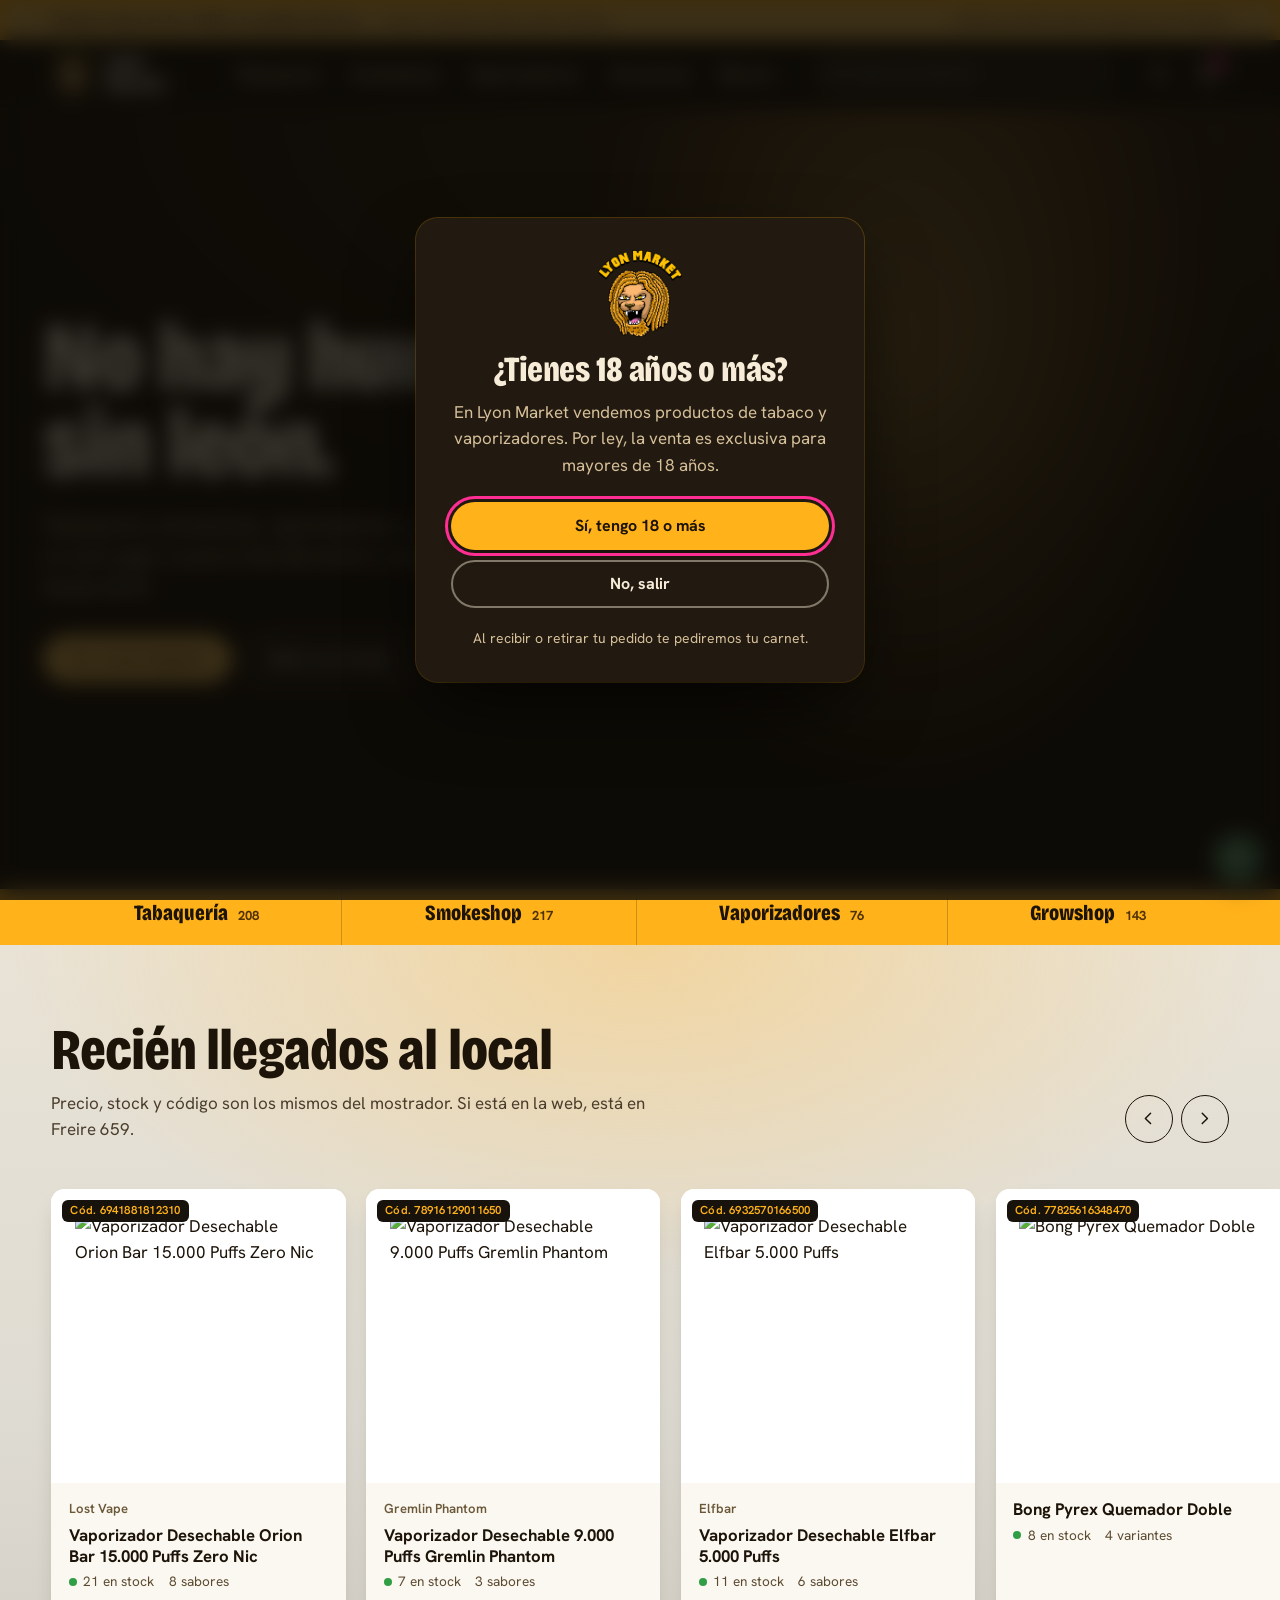
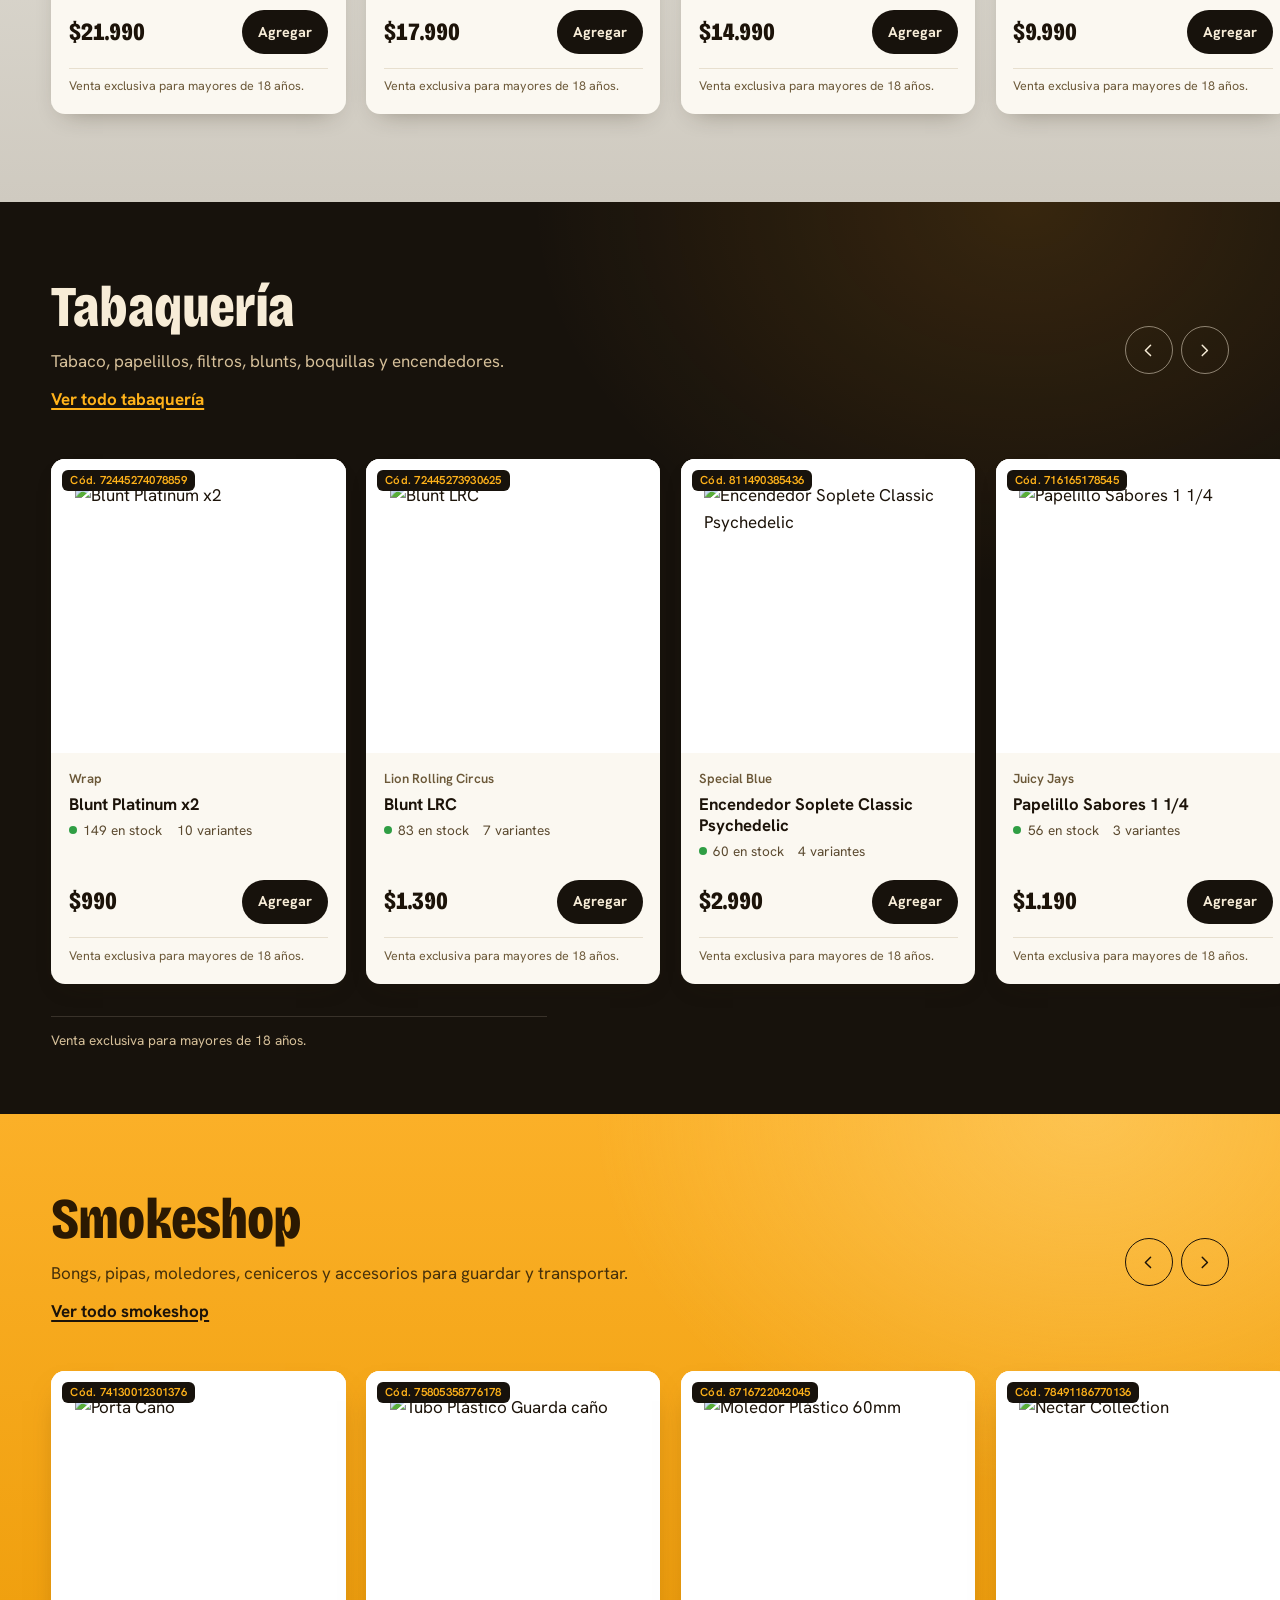
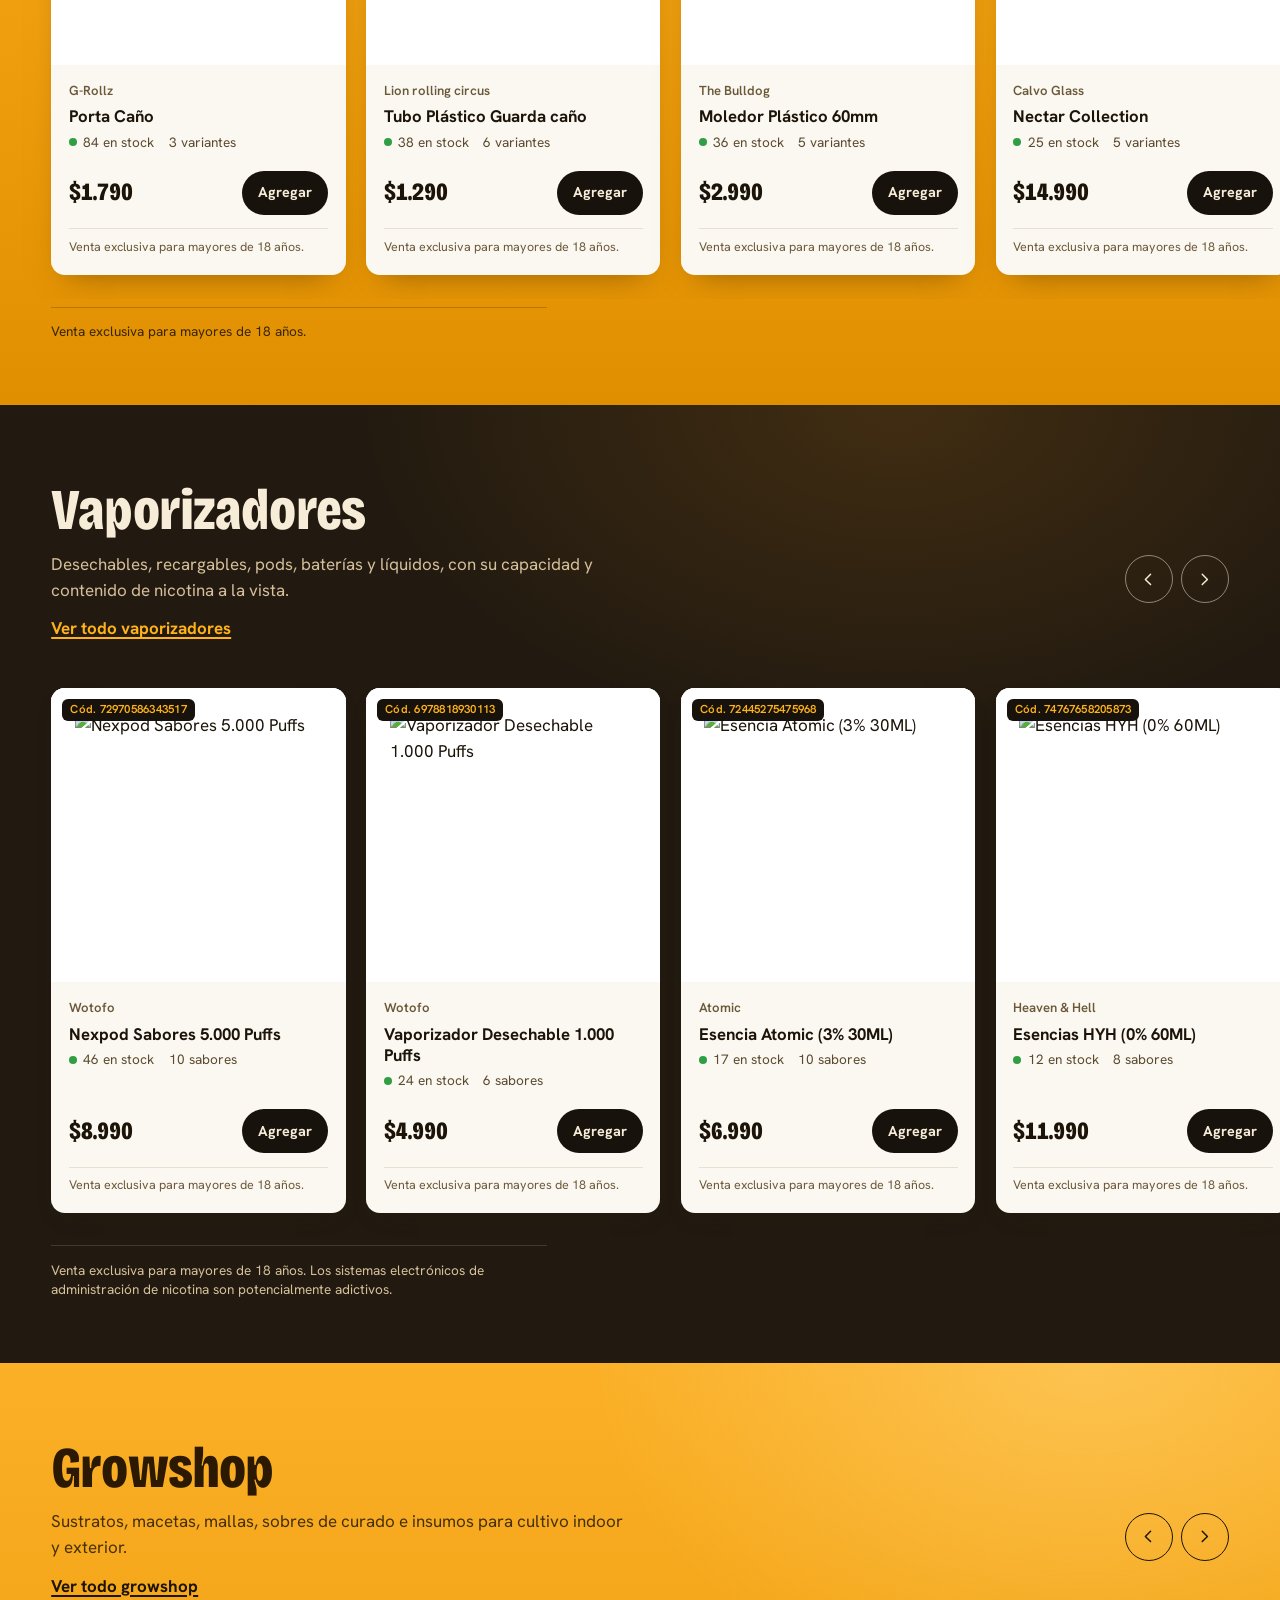
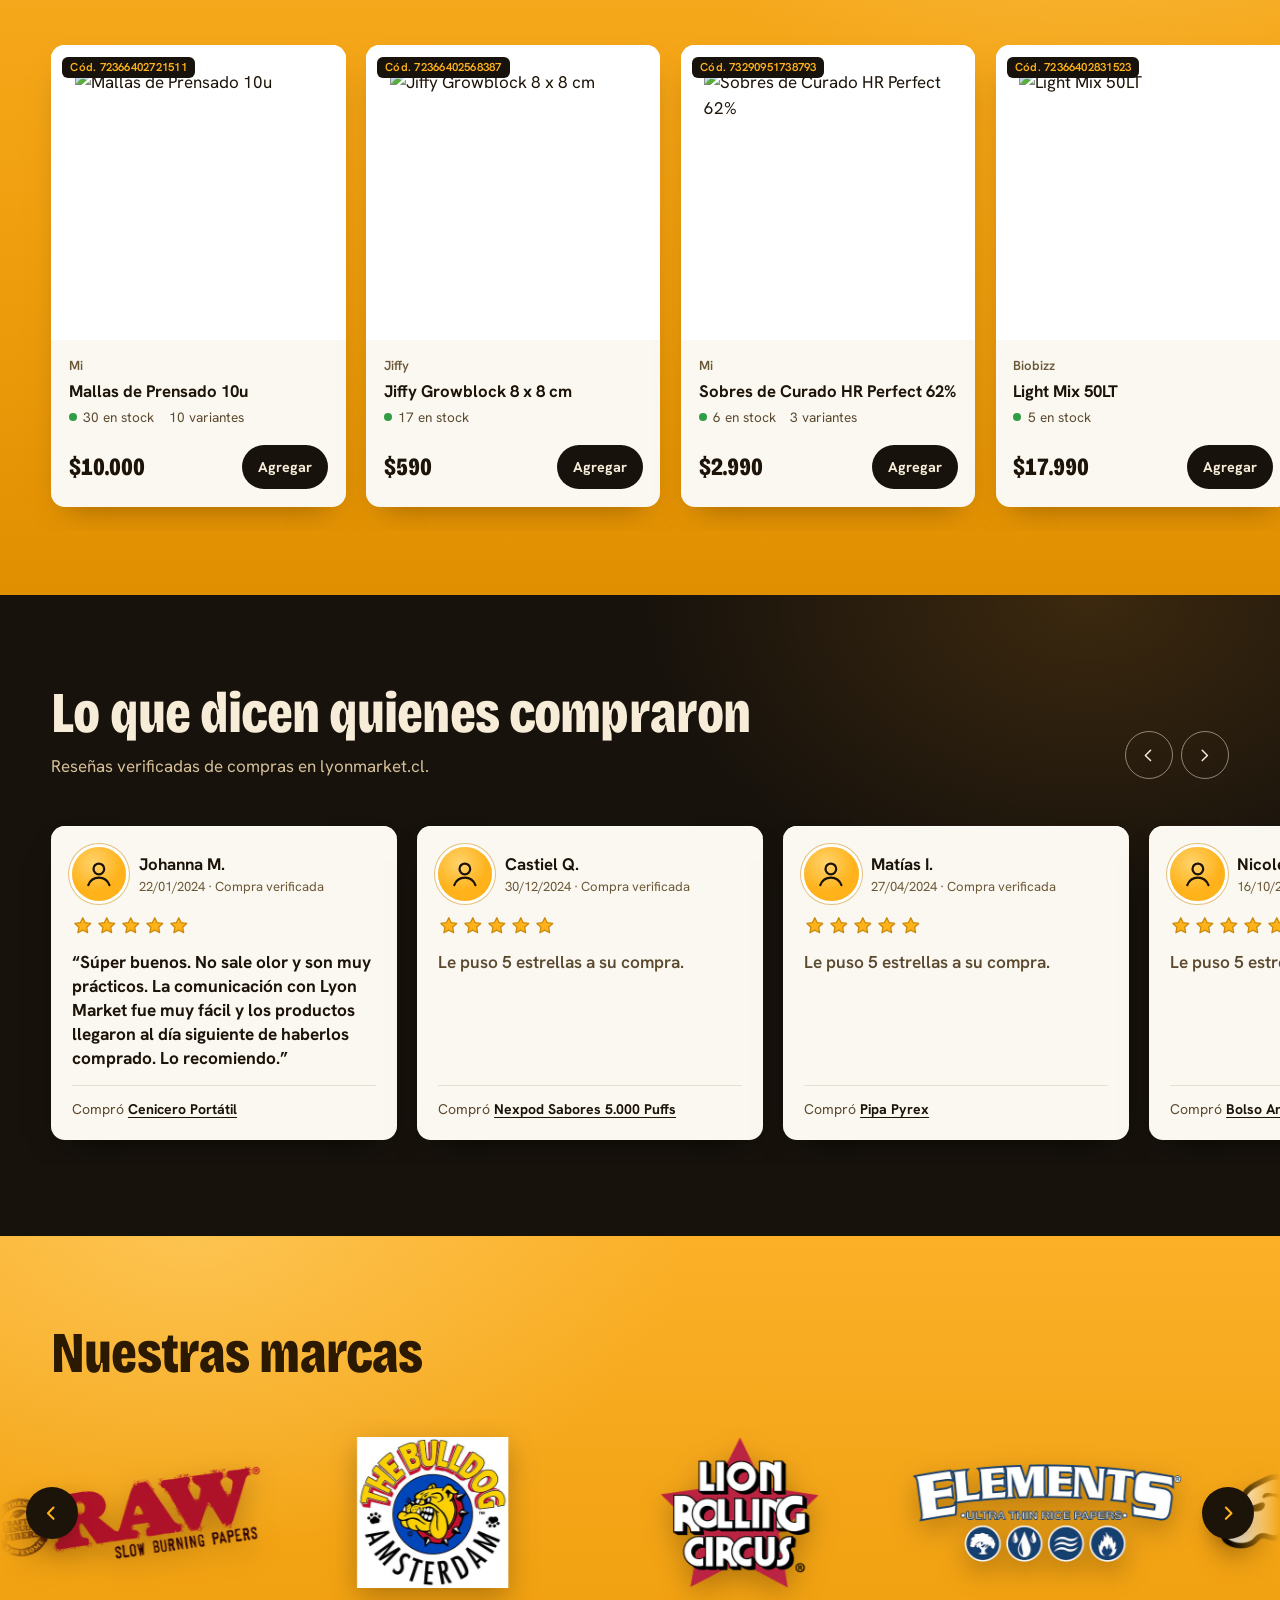
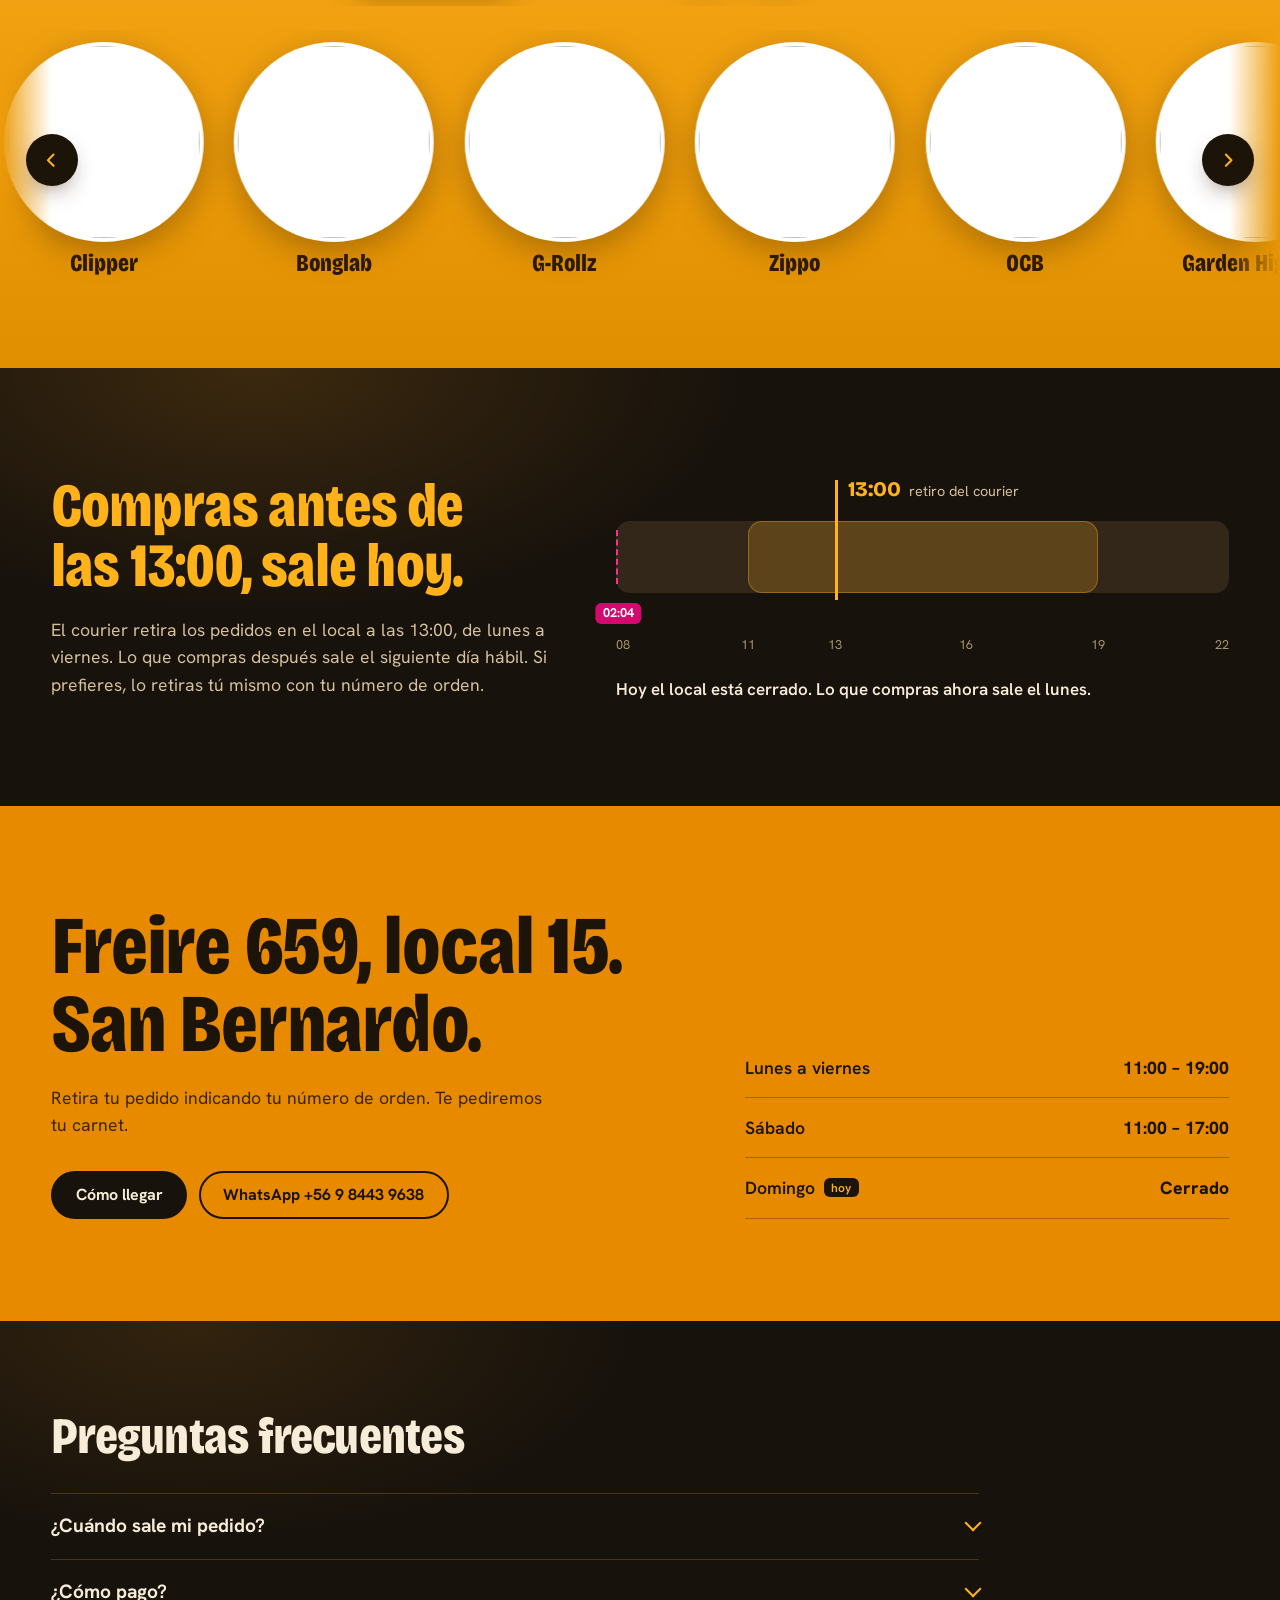
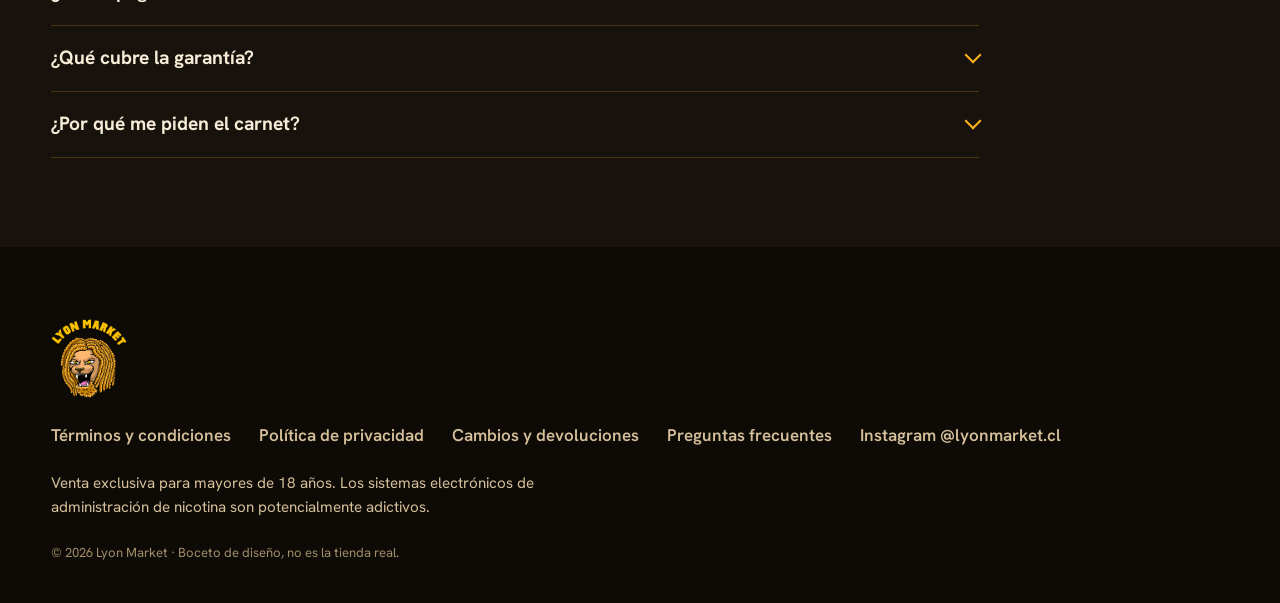
==== commit b607ad96: "Boceto: mostaza fuerte, marcas con flechas, reseñas con ícono, +18 en tabaco y accesorios Co-Authore" ====
--- a/index.html
+++ b/index.html
@@ -105,6 +105,7 @@
     </div>
   </div>
   <ul class="riel" id="riel-tabaqueria" data-seccion="tabaqueria"></ul>
+  <p class="advertencia">Venta exclusiva para mayores de 18 años.</p>
 </section>
 
 <section class="estante estante--mostaza" id="smokeshop" aria-labelledby="smokeshop-titulo">
@@ -118,6 +119,7 @@
     </div>
   </div>
   <ul class="riel" id="riel-smokeshop" data-seccion="smokeshop"></ul>
+  <p class="advertencia">Venta exclusiva para mayores de 18 años.</p>
 </section>
 
 <section class="estante estante--vapes" id="vaporizadores" aria-labelledby="vaporizadores-titulo">
@@ -165,10 +167,14 @@
     <h2 id="mar-titulo">Nuestras marcas</h2>
   </div>
   <div class="marcas__pista" aria-label="Marcas con logo">
-    <ul class="marcas__fila" id="marcas-logos"></ul>
-  </div>
-  <div class="marcas__pista marcas__pista--vuelta" aria-label="Más marcas, con uno de sus productos">
-    <ul class="marcas__fila" id="marcas-nombres"></ul>
+    <button class="marcas__flecha marcas__flecha--izq" type="button" data-mover="-1" aria-label="Ver marcas anteriores"><svg viewBox="0 0 24 24" aria-hidden="true"><path d="m14.5 6-6 6 6 6"/></svg></button>
+    <div class="marcas__ventana"><ul class="marcas__fila" id="marcas-logos" data-vel="-38"></ul></div>
+    <button class="marcas__flecha marcas__flecha--der" type="button" data-mover="1" aria-label="Ver más marcas"><svg viewBox="0 0 24 24" aria-hidden="true"><path d="m9.5 6 6 6-6 6"/></svg></button>
+  </div>
+  <div class="marcas__pista" aria-label="Más marcas, con uno de sus productos">
+    <button class="marcas__flecha marcas__flecha--izq" type="button" data-mover="-1" aria-label="Ver marcas anteriores"><svg viewBox="0 0 24 24" aria-hidden="true"><path d="m14.5 6-6 6 6 6"/></svg></button>
+    <div class="marcas__ventana"><ul class="marcas__fila" id="marcas-nombres" data-vel="34"></ul></div>
+    <button class="marcas__flecha marcas__flecha--der" type="button" data-mover="1" aria-label="Ver más marcas"><svg viewBox="0 0 24 24" aria-hidden="true"><path d="m9.5 6 6 6-6 6"/></svg></button>
   </div>
 </section>
 
--- a/estilos.css
+++ b/estilos.css
@@ -207,11 +207,12 @@
 .estante--mostaza {
   color: var(--tinta);
   background:
-    radial-gradient(60% 70% at 85% 0%, rgb(255 236 170 / .55), transparent 70%),
-    linear-gradient(180deg, #f2c75c 0%, #e8b444 55%, #dca232 100%);
+    radial-gradient(55% 60% at 85% 0%, rgb(255 214 120 / .5), transparent 70%),
+    linear-gradient(180deg, #fbb028 0%, #f0a00f 55%, #e08f00 100%);
 }
 .estante--mostaza .seccion__cabeza h2 { color: #2b1902; }
 .estante--mostaza .seccion__cabeza p { color: #46300a; }
+.estante--mostaza .advertencia { color: #3a2604; border-top-color: rgb(28 19 9 / .22); }
 .estante--mostaza .placa { box-shadow: 0 1px 0 rgb(255 255 255 / .9) inset, 0 14px 30px -16px rgb(90 55 0 / .6); }
 .riel {
   list-style: none; margin: 0 calc(var(--sangria) * -1); padding: .5rem var(--sangria) 1.5rem;
@@ -312,7 +313,7 @@
 }
 .placa__ley { font-size: .78rem; color: #6b5838; border-top: 1px solid #e7dfcf; padding-top: .55rem; margin-top: .55rem; }
 
-/* Reseñas: carrusel de tarjetas con foto (o ícono), estrellas y quién opinó */
+/* Reseñas: carrusel de tarjetas con la foto del cliente (o el ícono de usuario), estrellas y su comentario */
 .resenas {
   padding: clamp(4rem, 7vw, 6rem) var(--sangria) clamp(3rem, 6vw, 4.5rem); color: var(--crema);
   background: radial-gradient(50% 70% at 85% 0%, rgb(255 160 30 / .16), transparent 70%), var(--grafito);
@@ -322,48 +323,63 @@
 .resenas .flecha:hover { background: var(--crema); color: var(--tinta); }
 .riel--resenas { grid-auto-columns: clamp(17rem, 27vw, 22rem); }
 .resena {
-  display: flex; flex-direction: column; height: 100%; overflow: hidden; border-radius: var(--radio);
+  display: flex; flex-direction: column; gap: .9rem; height: 100%; padding: 1.3rem 1.3rem 1.2rem; border-radius: var(--radio);
   background: var(--placa); color: var(--tinta);
   box-shadow: 0 1px 0 rgb(255 255 255 / .9) inset, 0 16px 34px -18px rgb(0 0 0 / .8);
   transition: transform .5s var(--sale), box-shadow .5s var(--sale);
 }
 .resena:hover { transform: translateY(-4px); box-shadow: 0 22px 44px -18px rgb(232 138 0 / .7), 0 0 0 2px var(--ambar); }
-.resena__foto { aspect-ratio: 16 / 10; background: #fff; display: grid; place-items: center; }
-.resena__foto img { width: 100%; height: 100%; object-fit: contain; padding: 6%; }
-.resena__foto--icono { background: radial-gradient(60% 70% at 50% 40%, #ffd36b, var(--ambar) 70%); color: var(--tinta); }
-.resena__foto--icono svg { width: 34%; height: auto; stroke-width: 1.4; }
-.resena__cuerpo { display: flex; flex-direction: column; gap: .7rem; padding: 1.1rem 1.2rem 1.2rem; flex: 1; }
+.resena__quien { display: flex; align-items: center; gap: .8rem; }
+.resena__quien b { display: block; font-size: 1.05rem; }
+.resena__quien small { display: block; font-size: .82rem; color: #6b5838; }
+.resena__avatar {
+  flex: none; display: grid; place-items: center; width: 3.4rem; height: 3.4rem; border-radius: 50%; overflow: hidden;
+  background: radial-gradient(70% 70% at 40% 30%, #ffd36b, var(--ambar) 75%); color: var(--tinta);
+  box-shadow: 0 0 0 3px #fff, 0 0 0 4px rgb(201 138 11 / .5);
+}
+.resena__avatar svg { width: 62%; height: auto; stroke-width: 1.6; }
+.resena__avatar img { width: 100%; height: 100%; object-fit: cover; }
 .estrellas { display: flex; gap: .15rem; }
-.estrellas svg { width: 1.3rem; height: 1.3rem; stroke: #c98a0b; stroke-width: 1.4; fill: none; }
+.estrellas svg { width: 1.35rem; height: 1.35rem; stroke: #c98a0b; stroke-width: 1.4; fill: none; }
 .estrellas svg.llena { fill: var(--ambar); }
-.resena__texto { font: 700 1.08rem/1.35 var(--texto); }
+.resena__texto { font: 700 1.08rem/1.38 var(--texto); }
 .resena__texto--corta { font-weight: 600; color: #5b4a30; }
-.resena__pie { margin-top: auto; padding-top: .8rem; border-top: 1px solid #e7dfcf; display: grid; gap: .15rem; font-size: .88rem; color: #5b4a30; }
-.resena__pie b { color: var(--tinta); font-size: 1rem; }
-.resena__pie a { color: var(--tinta); font-weight: 600; }
+.resena__pie { margin-top: auto; padding-top: .8rem; border-top: 1px solid #e7dfcf; font-size: .88rem; color: #5b4a30; }
+.resena__pie a { color: var(--tinta); font-weight: 700; }
 .resena__pie a:hover { color: var(--magenta-hondo); }
 
 /* Marcas: dos cintas que corren en sentido contrario, de borde a borde; se detienen al pasar el puntero */
 .marcas {
   padding: clamp(4rem, 7vw, 6rem) 0 clamp(3.5rem, 6vw, 5rem); overflow: hidden; color: var(--tinta);
   background:
-    radial-gradient(60% 70% at 15% 0%, rgb(255 236 170 / .55), transparent 70%),
-    linear-gradient(180deg, #f2c75c 0%, #e8b444 55%, #dca232 100%);
+    radial-gradient(55% 60% at 15% 0%, rgb(255 214 120 / .5), transparent 70%),
+    linear-gradient(180deg, #fbb028 0%, #f0a00f 55%, #e08f00 100%);
 }
 .marcas__cabeza { padding: 0 var(--sangria); margin-bottom: clamp(1.5rem, 3vw, 2.5rem); }
 .marcas__cabeza h2 { font-size: clamp(2.1rem, 4.6vw, 3.6rem); color: #2b1902; }
 .marcas__pista {
+  position: relative;
+}
+.marcas__ventana {
   overflow: hidden; padding: 1rem 0;
-  mask-image: linear-gradient(90deg, transparent, #000 3%, #000 97%, transparent);
-}
+  mask-image: linear-gradient(90deg, transparent, #000 4%, #000 96%, transparent);
+}
+.marcas__flecha {
+  position: absolute; top: 50%; z-index: 2; translate: 0 -50%;
+  display: grid; place-items: center; width: 3.25rem; height: 3.25rem; border-radius: 50%; cursor: pointer;
+  border: 0; background: var(--tinta); color: var(--ambar);
+  box-shadow: 0 10px 24px -10px rgb(60 30 0 / .7);
+  transition: transform .3s var(--sale), background-color .2s;
+}
+.marcas__flecha svg { width: 1.4rem; height: 1.4rem; stroke-width: 2.2; }
+.marcas__flecha:hover { background: #000; transform: scale(1.08); }
+.marcas__flecha--izq { left: max(.75rem, calc(var(--sangria) * .5)); }
+.marcas__flecha--der { right: max(.75rem, calc(var(--sangria) * .5)); }
 .marcas__pista + .marcas__pista { margin-top: clamp(.5rem, 2vw, 1.5rem); }
 .marcas__fila {
   list-style: none; margin: 0; padding: 0; display: flex; align-items: flex-start; gap: clamp(1.5rem, 3vw, 3rem); width: max-content;
-  animation: cinta var(--dur, 40s) linear infinite;
-}
-.marcas__pista--vuelta .marcas__fila { animation-direction: reverse; }
-.marcas__pista:hover .marcas__fila, .marcas__pista:focus-within .marcas__fila { animation-play-state: paused; }
-@keyframes cinta { to { transform: translateX(calc(-50% - clamp(.75rem, 1.5vw, 1.5rem))); } }
+  will-change: transform;
+}
 .marca { display: grid; justify-items: center; gap: .8rem; width: clamp(14rem, 21vw, 19rem); text-decoration: none; color: #2b1902; }
 .marca__img { display: grid; place-items: center; width: 100%; height: clamp(8rem, 12vw, 11rem); }
 .marca__img img {
@@ -522,6 +538,4 @@
 
 @media (prefers-reduced-motion: reduce) {
   *, *::before, *::after { animation-duration: .01ms !important; animation-iteration-count: 1 !important; transition-duration: .01ms !important; scroll-behavior: auto !important; }
-  .marcas__fila { animation: none !important; }
-  .marcas__pista { overflow-x: auto; }
-}
+}
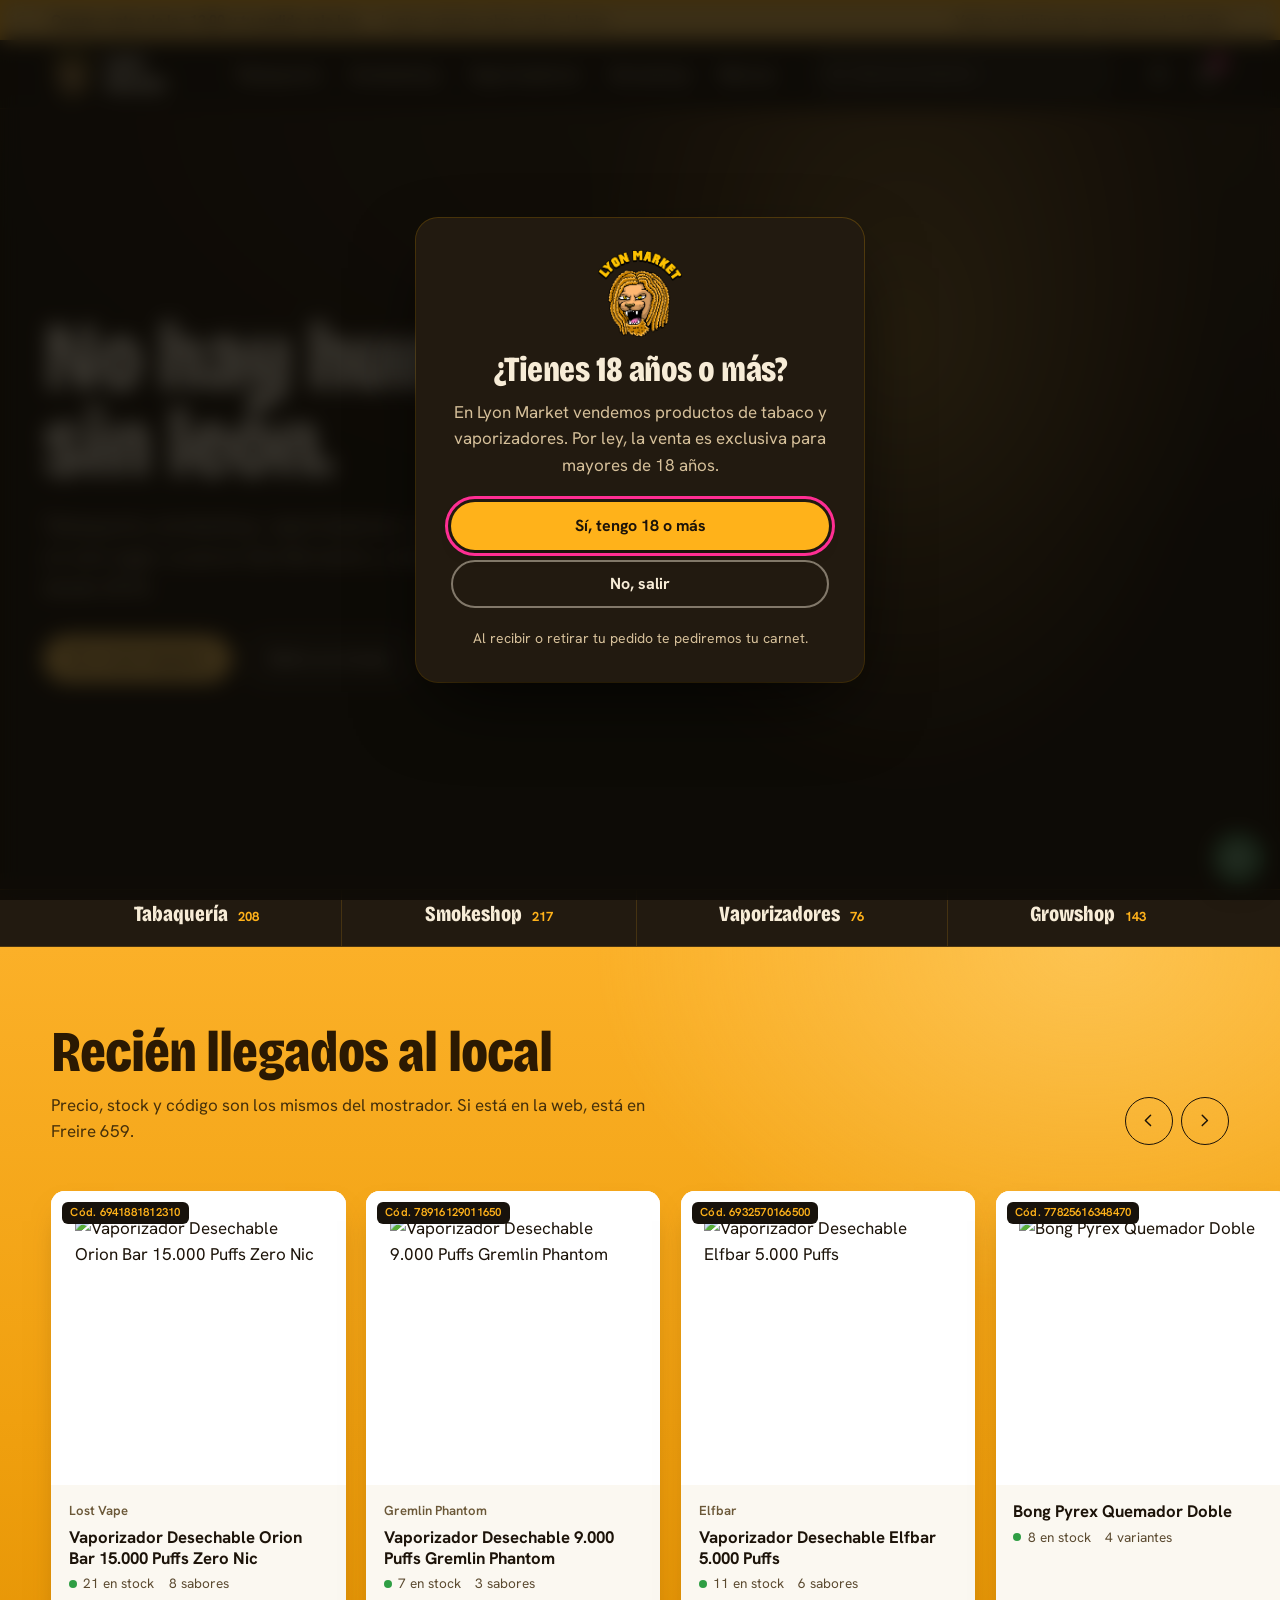
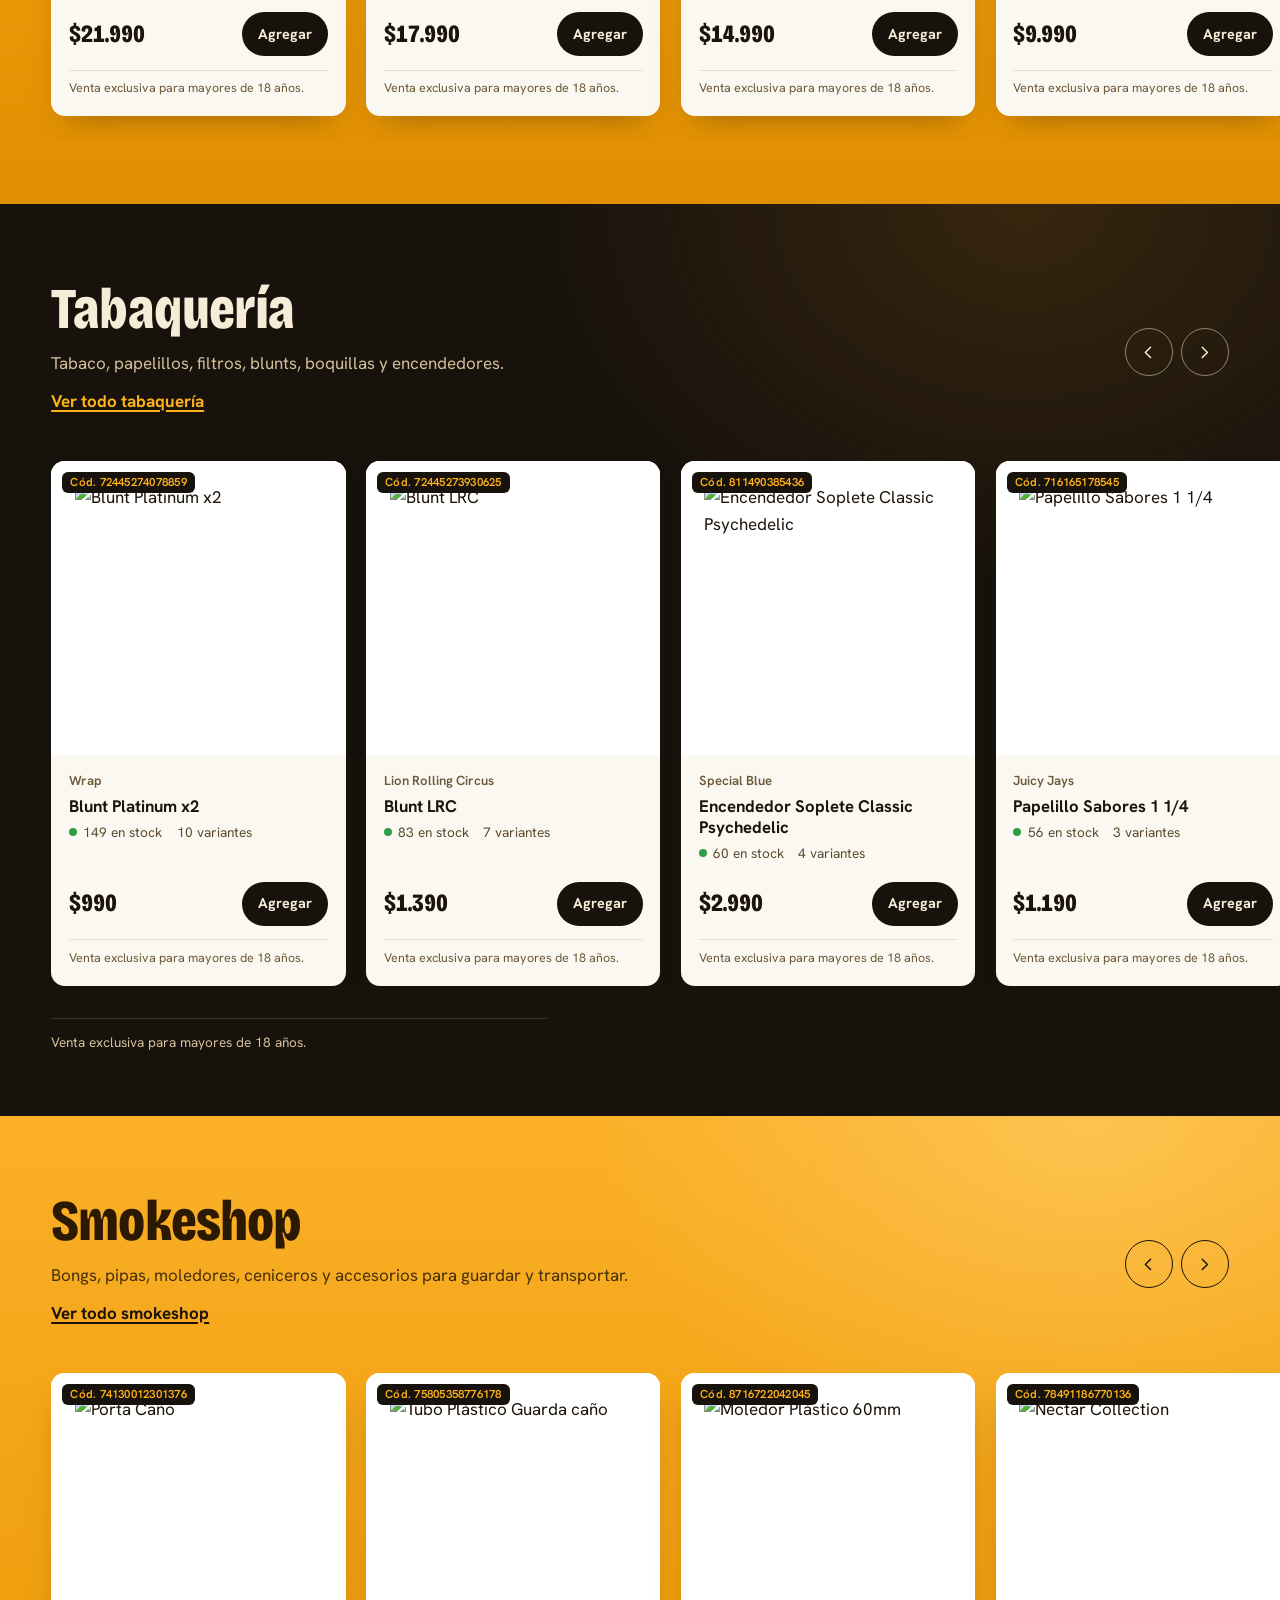
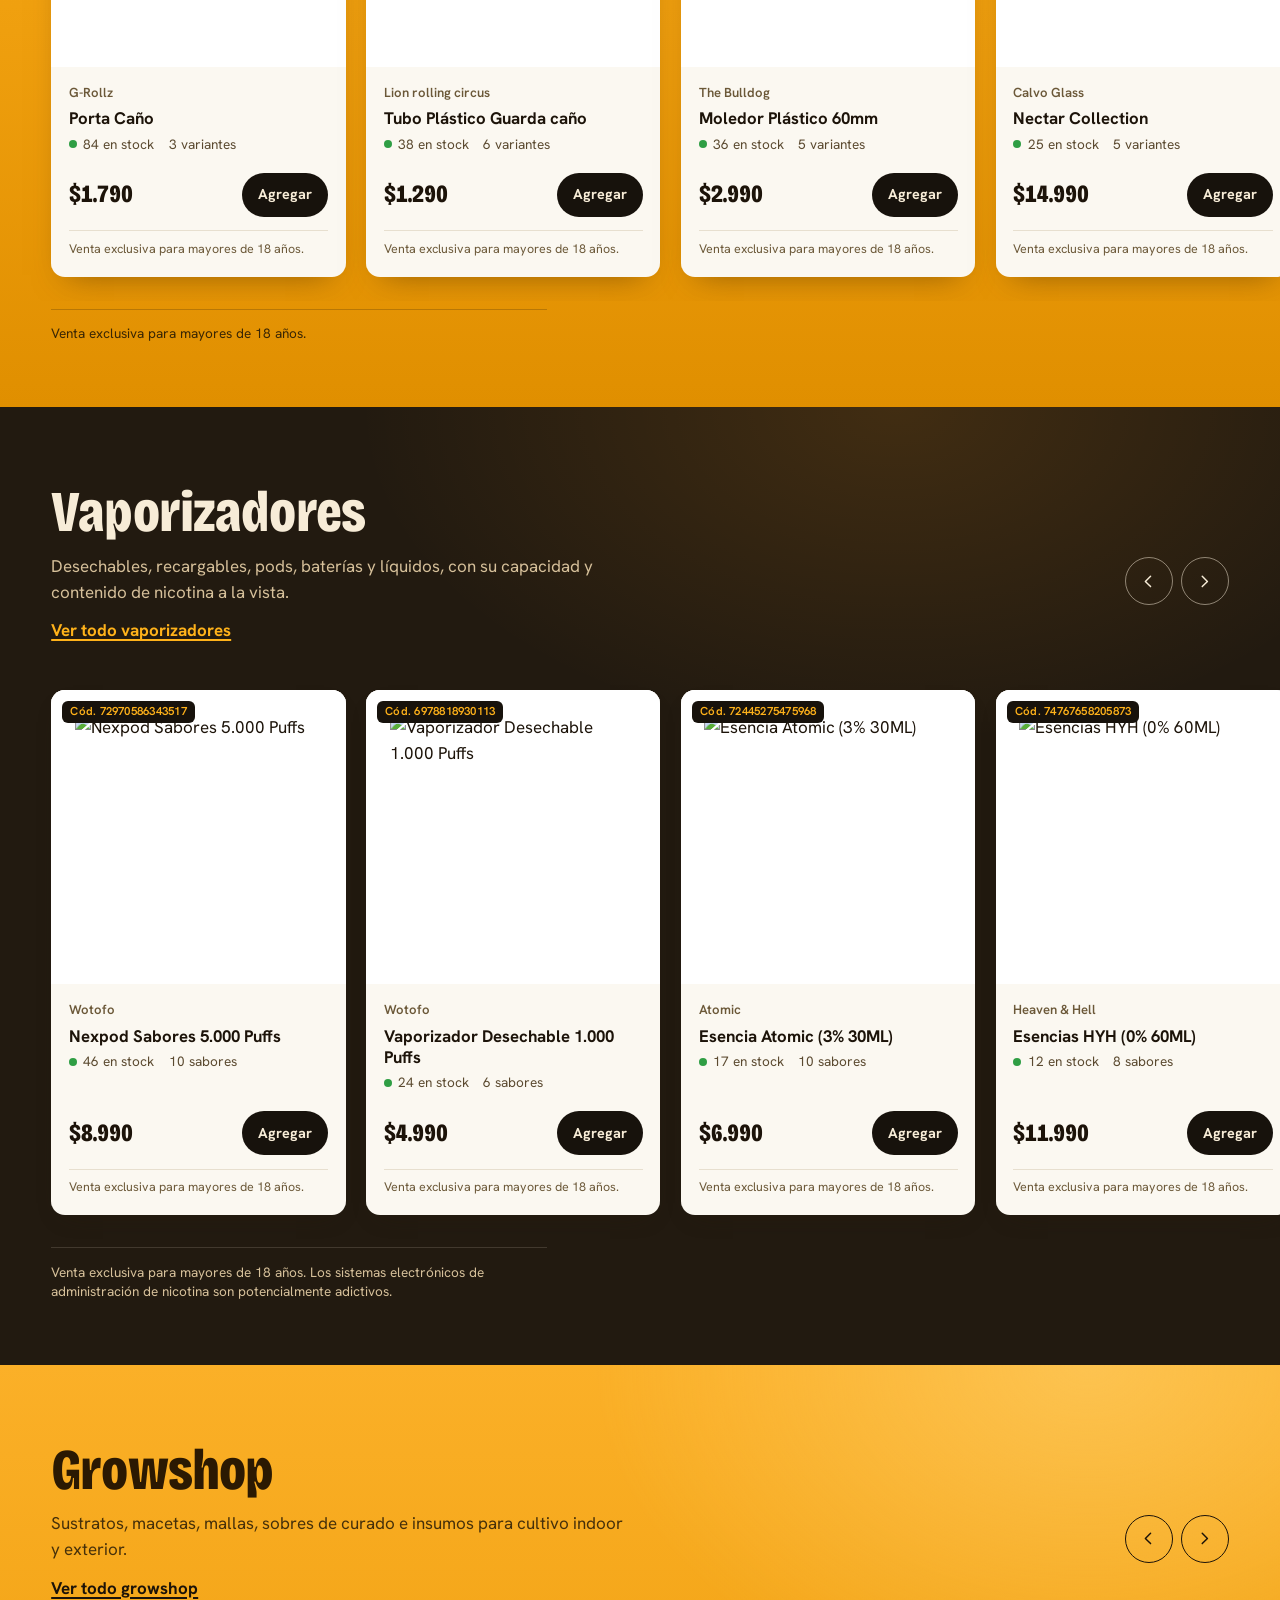
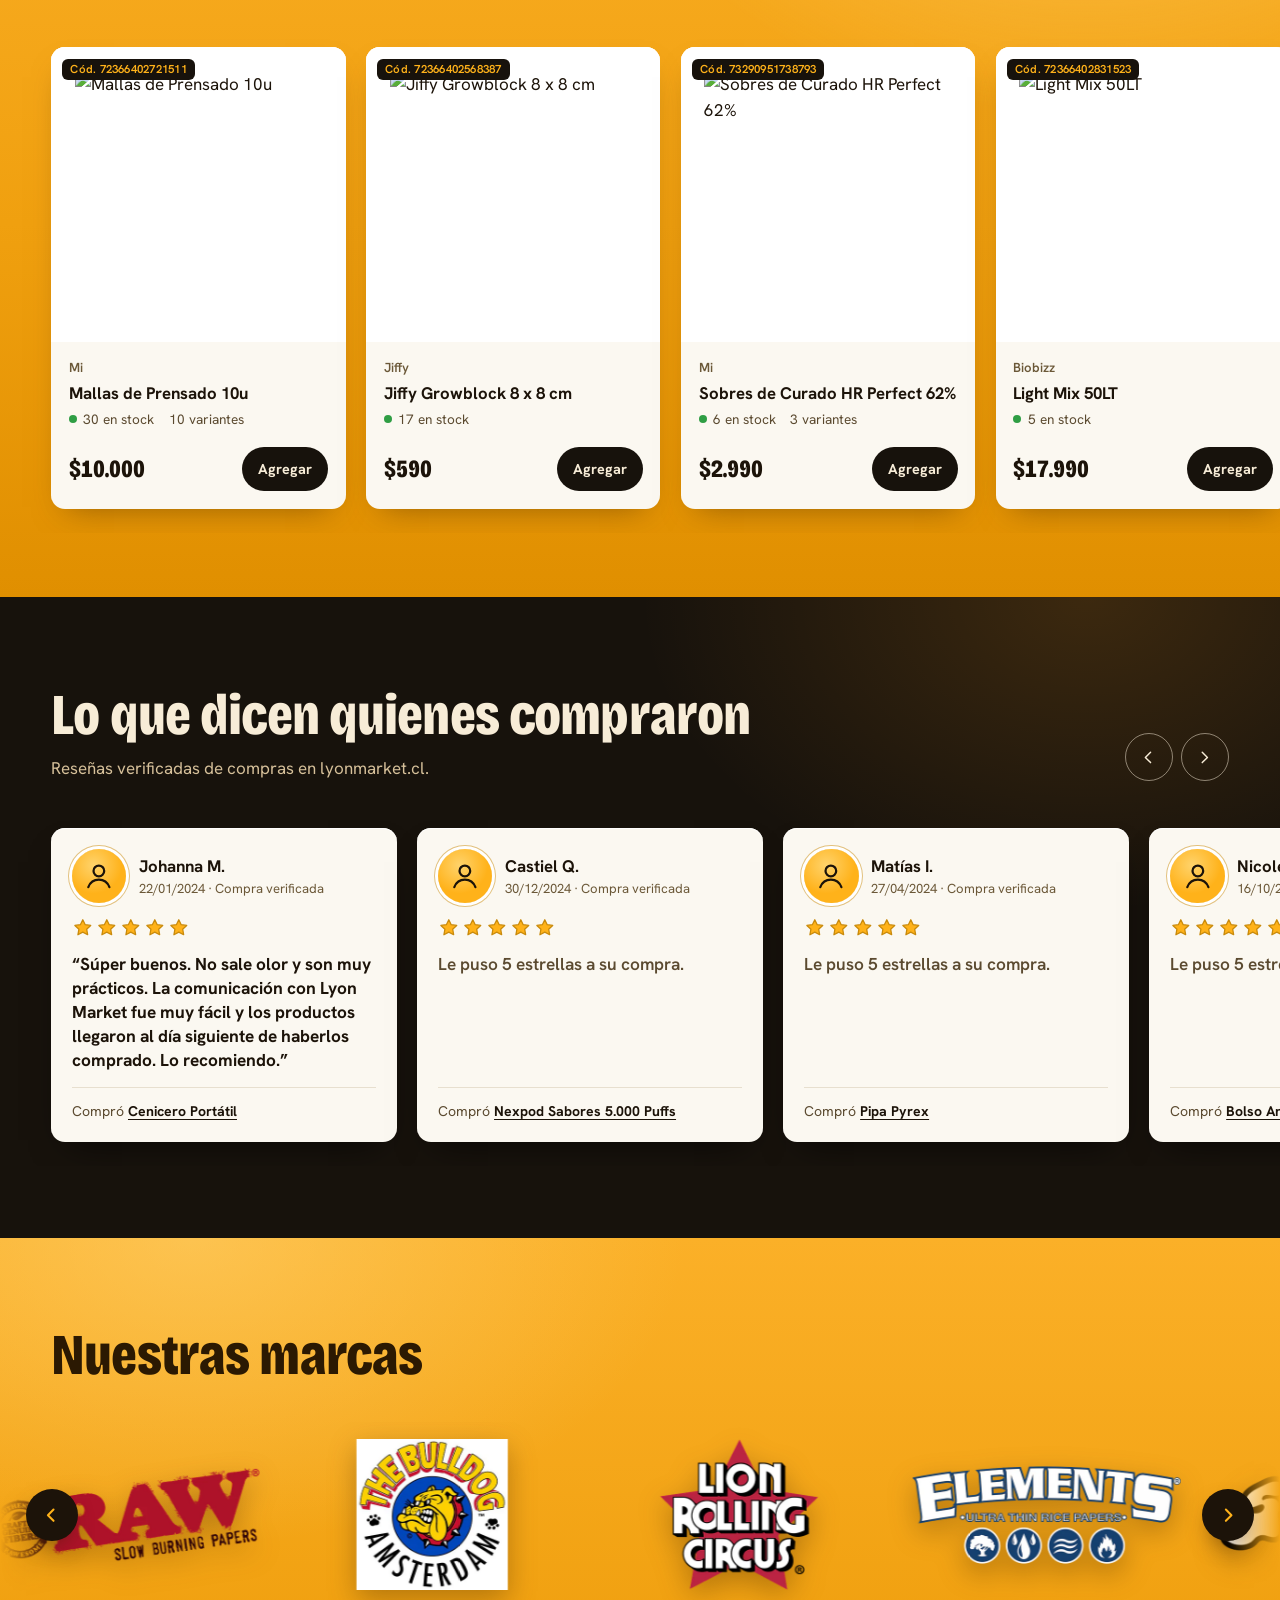
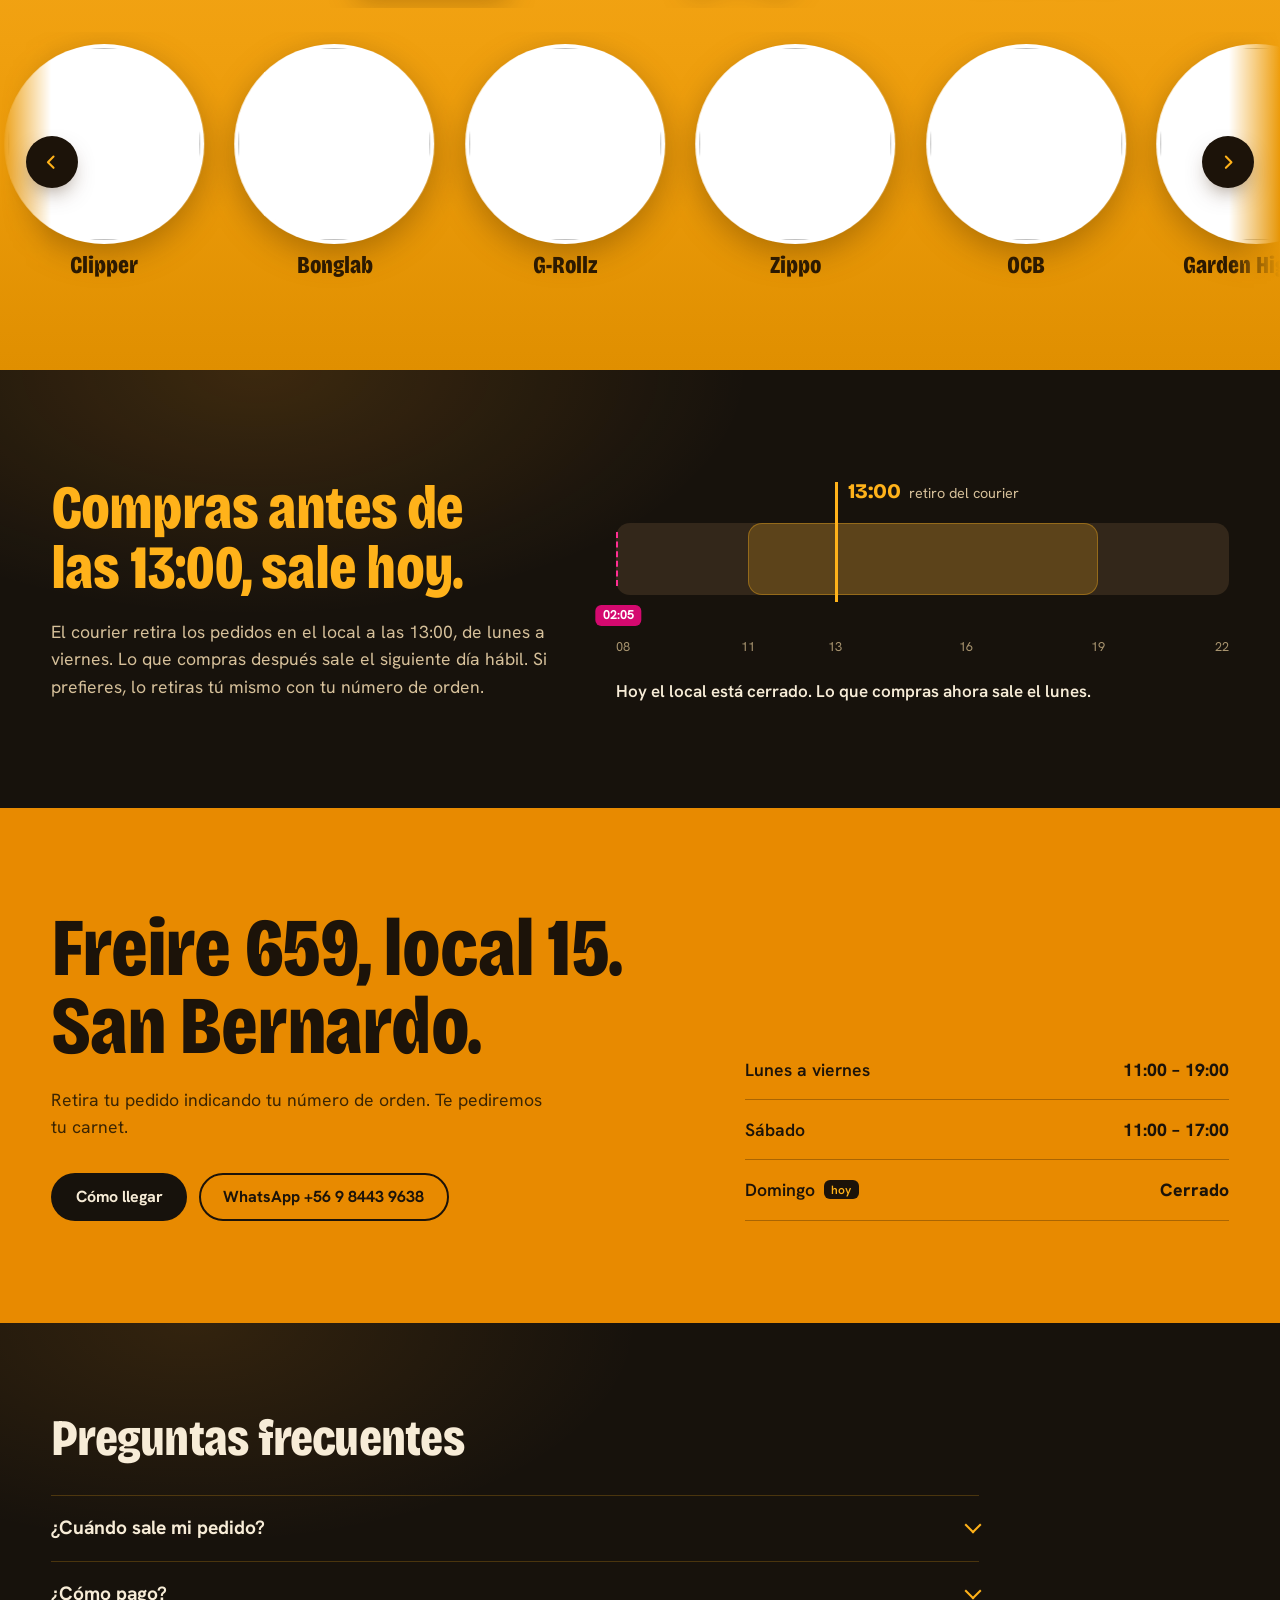
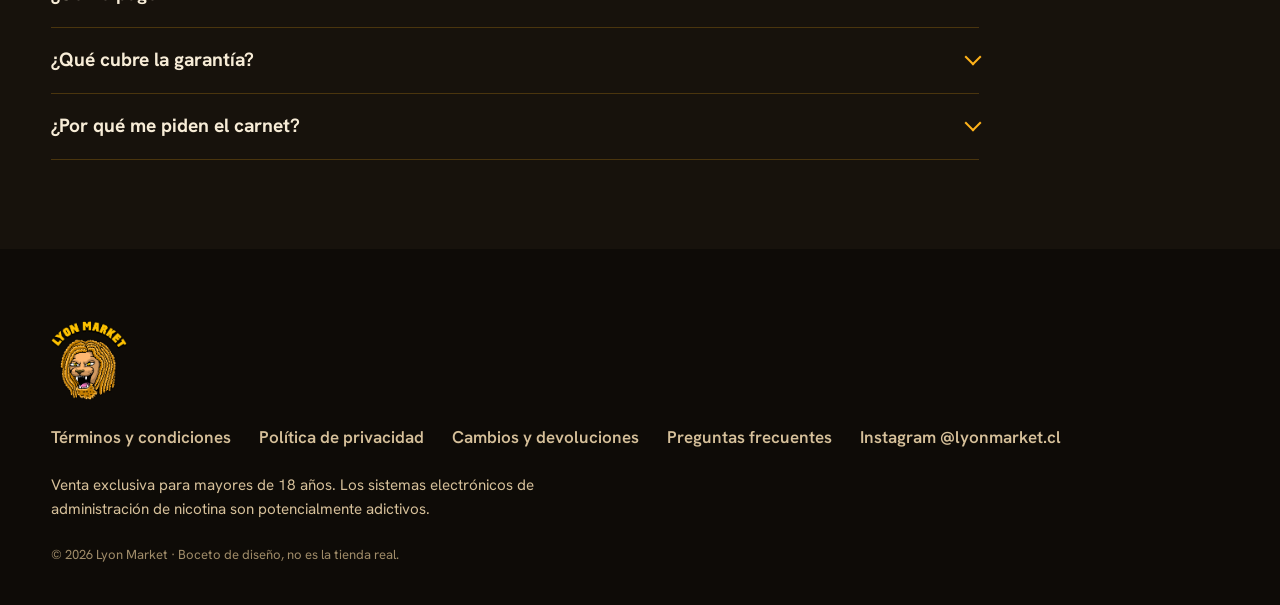
==== commit 2af5a1f7: "Boceto: mostaza/café alternados, categorías café, marcas táctiles Co-Authored-By: Claude Opus 5.5 <n" ====
--- a/index.html
+++ b/index.html
@@ -82,7 +82,7 @@
   </ul>
 </nav>
 
-<section class="estante estante--mylar" id="novedades" aria-labelledby="novedades-titulo">
+<section class="estante estante--mostaza" id="novedades" aria-labelledby="novedades-titulo">
   <div class="seccion__cabeza">
     <h2 id="novedades-titulo">Recién llegados al local</h2>
     <p>Precio, stock y código son los mismos del mostrador. Si está en la web, está en Freire 659.</p>
--- a/estilos.css
+++ b/estilos.css
@@ -164,18 +164,18 @@
 .portada__acciones { display: flex; flex-wrap: wrap; gap: .75rem; margin-top: 2rem; }
 
 /* Categorías: barra compacta en ámbar */
-.categorias { background: var(--ambar); color: var(--tinta); position: relative; z-index: 2; }
+.categorias { background: var(--grafito-2); color: var(--crema); position: relative; z-index: 2; border-top: 1px solid rgb(255 178 26 / .18); border-bottom: 1px solid rgb(255 178 26 / .18); }
 .categorias__lista { list-style: none; margin: 0; padding: 0 var(--sangria); display: flex; gap: 0; overflow-x: auto; scrollbar-width: none; }
 .categorias__lista::-webkit-scrollbar { display: none; }
 .categorias__lista li { flex: 1 0 auto; }
-.categorias__lista li + li { border-left: 1px solid rgb(28 19 9 / .22); }
+.categorias__lista li + li { border-left: 1px solid rgb(255 178 26 / .16); }
 .categorias__lista a {
   display: flex; align-items: baseline; justify-content: center; gap: .6rem; min-height: 3.5rem; padding: .9rem 1.25rem;
   text-decoration: none; transition: background-color .3s var(--sale);
 }
-.categorias__lista a:hover { background: var(--ambar-claro); }
+.categorias__lista a:hover { background: rgb(255 178 26 / .1); color: var(--ambar); }
 .categorias__nombre { font: 800 1.35rem/1 var(--display); font-stretch: 75%; font-variation-settings: "wdth" 75; }
-.categorias__n { font: 700 .82rem/1 var(--texto); font-variant-numeric: tabular-nums; color: var(--tinta-ambar); }
+.categorias__n { font: 700 .82rem/1 var(--texto); font-variant-numeric: tabular-nums; color: var(--ambar); }
 
 /* Encabezado de secciones */
 .seccion__cabeza { display: grid; grid-template-columns: 1fr auto; align-items: end; gap: .75rem 2rem; margin-bottom: clamp(1.5rem, 3vw, 2.5rem); }
@@ -361,7 +361,7 @@
   position: relative;
 }
 .marcas__ventana {
-  overflow: hidden; padding: 1rem 0;
+  overflow: hidden; padding: 1rem 0; touch-action: pan-y; cursor: grab; user-select: none; -webkit-user-select: none;
   mask-image: linear-gradient(90deg, transparent, #000 4%, #000 96%, transparent);
 }
 .marcas__flecha {
@@ -375,6 +375,8 @@
 .marcas__flecha:hover { background: #000; transform: scale(1.08); }
 .marcas__flecha--izq { left: max(.75rem, calc(var(--sangria) * .5)); }
 .marcas__flecha--der { right: max(.75rem, calc(var(--sangria) * .5)); }
+.marcas__ventana.arrastrando { cursor: grabbing; }
+.marcas__ventana img { -webkit-user-drag: none; pointer-events: none; }
 .marcas__pista + .marcas__pista { margin-top: clamp(.5rem, 2vw, 1.5rem); }
 .marcas__fila {
   list-style: none; margin: 0; padding: 0; display: flex; align-items: flex-start; gap: clamp(1.5rem, 3vw, 3rem); width: max-content;
